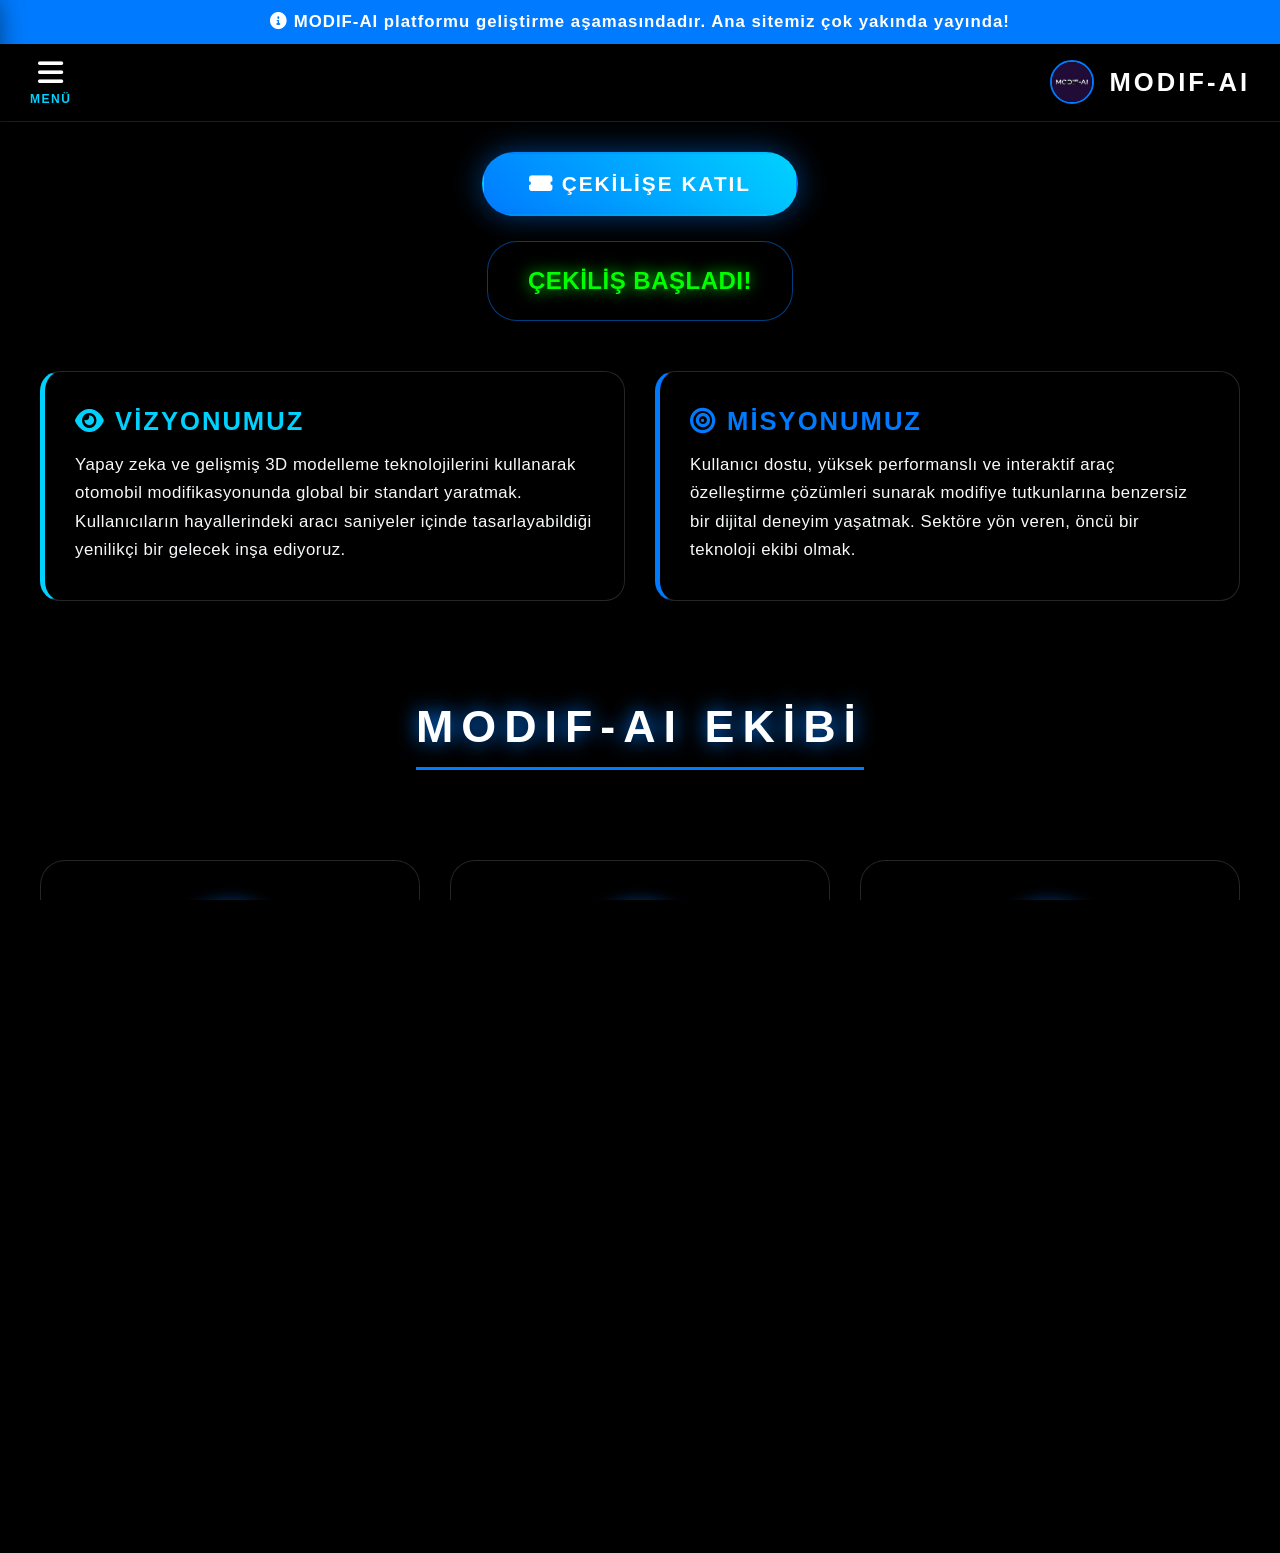
==== index.html @ bd285b69 "Update index.html" ====
<!DOCTYPE html>
<html lang="tr">
<head>
    <meta charset="UTF-8">
    <meta name="viewport" content="width=device-width, initial-scale=1.0">
    <title>MODIF-AI - Ekibimiz</title>
    <link rel="icon" href="logo.jpg" type="image/jpeg">
    <link rel="stylesheet" href="https://cdnjs.cloudflare.com/ajax/libs/font-awesome/6.0.0/css/all.min.css">
    
    <style>
        html { scroll-behavior: smooth; }
        /* Yazı tipi kalınlaştırıldı ve harf arası açıldı */
        body, html { margin: 0; padding: 0; height: 100%; font-family: 'Segoe UI', sans-serif; background-color: #000; color: white; overflow-x: hidden; transition: background-color 0.3s, color 0.3s; letter-spacing: 0.5px; }
        
        .bilgi-seridi { width: 100%; background-color: #007bff; color: white; text-align: center; padding: 12px 0; font-size: 1.05rem; font-weight: 600; letter-spacing: 1px; position: relative; z-index: 1000; }
        
        body { background-image: url('https://images.unsplash.com/photo-1503376780353-7e6692767b70?auto=format&fit=crop&q=80&w=1920'); background-size: cover; background-position: center; background-attachment: fixed; display: flex; flex-direction: column; align-items: center; }
        
        /* Arka plan biraz daha karartıldı ki yazılar parlasın */
        .garaj-katmani { position: fixed; top: 0; left: 0; width: 100%; height: 100%; background: rgba(0, 0, 0, 0.85); z-index: -1; transition: background 0.3s; }

        .ust-menu-cubugu { width: 100%; background: rgba(0, 0, 0, 0.6); backdrop-filter: blur(15px); border-bottom: 1px solid rgba(0, 123, 255, 0.3); display: flex; justify-content: space-between; align-items: center; padding: 15px 30px; box-sizing: border-box; position: sticky; top: 0; z-index: 900; transition: 0.3s; }
        
        /* LOGO TIKLANABİLİR YAPILDI */
        .ust-menu-sol { display: flex; align-items: center; gap: 15px; text-decoration: none; cursor: pointer; transition: 0.3s; }
        .ust-menu-sol:hover { transform: scale(1.02); }
        .ust-menu-logo { width: 40px; height: 40px; border-radius: 50%; border: 2px solid #007bff; }
        .ust-menu-baslik { font-size: 1.6rem; font-weight: 800; letter-spacing: 3px; color: white; text-shadow: 0 2px 5px rgba(0,0,0,0.8); transition: 0.3s; }
        
        .hamburger-buton { font-size: 1.8rem; color: white; transition: 0.3s; }
        
        /* YENİ EKLENEN MENÜ TETİKLEYİCİ STİLLERİ */
        .menu-tetikleyici { display: flex; flex-direction: column; align-items: center; cursor: pointer; }
        .menu-tetikleyici:hover .hamburger-buton { color: #00d2ff; transform: scale(1.1); }
        .menu-yazisi { font-size: 0.75rem; font-weight: 800; color: #00d2ff; letter-spacing: 1.5px; margin-top: 4px; }

        .yan-menu { position: fixed; top: 0; left: -320px; width: 300px; height: 100%; background: rgba(10, 10, 15, 0.95); backdrop-filter: blur(20px); border-right: 2px solid #007bff; box-shadow: 10px 0 30px rgba(0,0,0,0.8); z-index: 1000; transition: left 0.4s cubic-bezier(0.175, 0.885, 0.32, 1.275), background 0.3s; display: flex; flex-direction: column; padding-top: 80px; }
        .menu-kapat-buton { position: absolute; top: 25px; right: 25px; font-size: 2rem; color: white; cursor: pointer; transition: 0.3s; }
        .menu-kapat-buton:hover { color: red; transform: rotate(90deg); }
        .yan-menu a { color: white; text-decoration: none; font-size: 1.2rem; font-weight: 500; padding: 15px 30px; border-bottom: 1px solid rgba(255,255,255,0.05); transition: 0.3s; display: flex; align-items: center; gap: 15px; }
        .yan-menu a:hover { background: rgba(0, 123, 255, 0.2); padding-left: 40px; color: #00d2ff; border-left: 5px solid #00d2ff; }

        #ust_kisim { margin-top: 30px; text-align: center; z-index: 5; }
        .cekilis-yonlendirme-btn { display: inline-block; background: linear-gradient(45deg, #007bff, #00d2ff); color: white; text-decoration: none; padding: 18px 45px; border-radius: 50px; font-size: 1.3rem; font-weight: bold; letter-spacing: 2px; box-shadow: 0 0 30px rgba(0, 123, 255, 0.5); border: 2px solid transparent; transition: 0.3s; margin-bottom: 25px; }
        .cekilis-yonlendirme-btn:hover { transform: scale(1.1); box-shadow: 0 0 50px rgba(0, 123, 255, 0.8); border-color: white; }

        .geri-sayim-alani { background: rgba(0, 0, 0, 0.4); padding: 25px 40px; border-radius: 30px; border: 1px solid rgba(0, 123, 255, 0.5); backdrop-filter: blur(15px); display: inline-block; box-shadow: 0 10px 40px rgba(0,0,0,0.8); transition: 0.3s; }
        .sayac-baslik { font-size: 1rem; color: #00d2ff; letter-spacing: 4px; margin-bottom: 20px; text-transform: uppercase; font-weight: 800; text-shadow: 0 2px 4px rgba(0,0,0,0.8); }
        .ust-birim span { font-size: 4.5rem; font-weight: bold; color: white; text-shadow: 0 0 20px rgba(0, 123, 255, 1); line-height: 1; transition: 0.3s; }
        .alt-birimler { display: flex; gap: 30px; margin-top: 10px; }
        .alt-birim span { font-size: 2.2rem; font-weight: bold; color: #00d2ff; text-shadow: 0 2px 5px rgba(0,0,0,0.8); }
        .alt-birim small { font-weight: 600; color: #ccc; }

        .vizyon-misyon-alani { display: flex; justify-content: center; gap: 30px; width: 95%; max-width: 1200px; margin: 50px auto 20px; z-index: 5; }
        .v-m-kutu { background: rgba(0, 0, 0, 0.4); backdrop-filter: blur(15px); border: 1px solid rgba(255, 255, 255, 0.15); border-radius: 20px; padding: 35px 30px; flex: 1; box-shadow: 0 10px 30px rgba(0, 0, 0, 0.7); transition: 0.4s; text-align: left; }
        .v-m-kutu:hover { transform: translateY(-5px); box-shadow: 0 0 25px rgba(0, 123, 255, 0.4); border-color: rgba(0, 123, 255, 0.5); }
        .vizyon-kutu { border-left: 5px solid #00d2ff; }
        .misyon-kutu { border-left: 5px solid #007bff; } 
        .v-m-kutu h2 { font-size: 1.6rem; font-weight: 800; letter-spacing: 2px; margin-top: 0; margin-bottom: 15px; text-shadow: 0 2px 4px rgba(0,0,0,0.8); }
        .vizyon-kutu h2 { color: #00d2ff; }
        .misyon-kutu h2 { color: #007bff; }
        
        /* PARAGRAF METİNLERİ (DAHA NET VE PARLAK) */
        .v-m-kutu p { font-size: 1.05rem; font-weight: 500; line-height: 1.7; color: #f8f9fa; margin: 0; transition: 0.3s; text-shadow: 0 2px 4px rgba(0,0,0,0.8); }

        header { margin-top: 50px; margin-bottom: 40px; text-align: center; }
        .baslik { font-size: 2.8rem; font-weight: 800; letter-spacing: 8px; text-shadow: 0 0 20px #007bff; border-bottom: 3px solid #007bff; padding-bottom: 15px; display: inline-block; }

        .konteynir { display: flex; justify-content: center; gap: 30px; width: 95%; max-width: 1200px; padding: 20px; margin-bottom: 50px; }
        .kart { background: rgba(0, 0, 0, 0.4); backdrop-filter: blur(15px); border: 1px solid rgba(255, 255, 255, 0.15); border-radius: 25px; padding: 40px 30px; flex: 1; text-align: center; transition: 0.4s cubic-bezier(0.175, 0.885, 0.32, 1.275); box-shadow: 0 15px 35px rgba(0, 0, 0, 0.8); }
        .kart:hover { transform: translateY(-20px) scale(1.05); border-color: #00d2ff; box-shadow: 0 0 45px rgba(0, 210, 255, 0.6); }
        .profil-foto { width: 130px; height: 130px; border-radius: 50%; object-fit: cover; border: 3px solid #007bff; margin-bottom: 20px; box-shadow: 0 0 15px rgba(0,123,255,0.5); }
        .kart h2 { font-size: 1.8rem; font-weight: 700; margin-bottom: 5px; color: #fff; text-shadow: 0 2px 4px rgba(0,0,0,0.8); transition: 0.3s; }
        
        /* UNVAN (Görevler) STİLİ */
        .unvan { color: #00d2ff; font-size: 1.1rem; font-weight: 600; margin-top: 0; margin-bottom: 25px; letter-spacing: 1px; text-shadow: 0 1px 3px rgba(0,0,0,0.8); }

        .iletisim-baglantilari a { color: #fff; font-weight: 600; text-decoration: none; background: rgba(255, 255, 255, 0.1); padding: 12px; border-radius: 12px; transition: 0.3s; display: flex; align-items: center; justify-content: center; gap: 10px; margin-bottom: 10px; border: 1px solid rgba(255,255,255,0.05); }
        .iletisim-baglantilari a:hover { background: #007bff; transform: scale(1.05); border-color: #00d2ff; }

        footer { margin-top: auto; padding: 30px 20px; background: rgba(0,0,0,0.9); border-top: 1px solid #007bff; width: 100%; text-align: center; box-sizing: border-box; z-index: 5; transition: 0.3s; }
        .footer-metin { color: #bbb; font-size: 1rem; font-weight: 500; letter-spacing: 1px; transition: 0.3s; }
        .footer-metin span { color: white; font-weight: 800; transition: 0.3s; }

        /* --- AÇIK TEMA KODLARI --- */
        body.acik-tema { color: #111; font-weight: 600; }
        body.acik-tema .garaj-katmani { background: rgba(240, 245, 255, 0.95); }
        body.acik-tema .ust-menu-cubugu { background: rgba(255, 255, 255, 0.95); border-bottom: 2px solid #ccc; box-shadow: 0 5px 15px rgba(0,0,0,0.1); }
        body.acik-tema .ust-menu-baslik, body.acik-tema .hamburger-buton, body.acik-tema .menu-kapat-buton, body.acik-tema .menu-yazisi { color: #007bff; text-shadow: none; }
        body.acik-tema .yan-menu { background: rgba(255, 255, 255, 0.98); border-right: 2px solid #007bff; box-shadow: 10px 0 30px rgba(0,0,0,0.1); }
        body.acik-tema .yan-menu a { color: #222; border-bottom: 1px solid #ddd; font-weight: 600; }
        body.acik-tema .yan-menu a:hover { background: #e6f2ff; color: #007bff; }
        
        body.acik-tema .geri-sayim-alani, body.acik-tema .v-m-kutu, body.acik-tema .kart { background: rgba(255, 255, 255, 0.9); border: 1px solid #ccc; box-shadow: 0 10px 30px rgba(0,0,0,0.1); }
        body.acik-tema .v-m-kutu p { color: #333; text-shadow: none; font-weight: 600; }
        body.acik-tema .v-m-kutu h2 { text-shadow: none; }
        body.acik-tema .ust-birim span { color: #111; text-shadow: none; }
        body.acik-tema .alt-birim span { text-shadow: none; }
        body.acik-tema .alt-birim small { color: #555; }
        body.acik-tema .kart h2 { color: #111; text-shadow: none; }
        body.acik-tema .unvan { color: #007bff; text-shadow: none; }
        body.acik-tema .iletisim-baglantilari a { background: #f8f9fa; color: #222; border: 1px solid #ccc; }
        
        body.acik-tema footer { background: #ffffff; border-top: 2px solid #ddd; }
        body.acik-tema .footer-metin { color: #444; }
        body.acik-tema .footer-metin span { color: #007bff; }
        body.acik-tema .baslik { color: #111; text-shadow: none; border-bottom: 3px solid #007bff; }

        @media (max-width: 900px) { .konteynir, .vizyon-misyon-alani { flex-direction: column; align-items: center; } .kart { width: 100%; max-width: 350px; } }
    </style>
</head>
<body>

    <script>
        let a = localStorage.getItem("tema_gecici");
        if(a === "acik") { document.body.classList.add("acik-tema"); }
    </script>

    <div class="bilgi-seridi">
        <i class="fas fa-info-circle"></i> MODIF-AI platformu geliştirme aşamasındadır. Ana sitemiz çok yakında yayında!
    </div>

    <nav class="ust-menu-cubugu">
        <div class="menu-tetikleyici" onclick="menuKontrol_dugum()">
            <i class="fas fa-bars hamburger-buton"></i>
            <span class="menu-yazisi">MENÜ</span>
        </div>
        
        <a href="index.html" class="ust-menu-sol">
            <img src="logo.jpg" alt="Logo" class="ust-menu-logo">
            <span class="ust-menu-baslik">MODIF-AI</span>
        </a>
    </nav>

    <div id="yan_menu_dugum" class="yan-menu">
        <i class="fas fa-times menu-kapat-buton" onclick="menuKontrol_dugum()"></i>
        <a href="index.html" onclick="menuKontrol_dugum()"><i class="fas fa-home"></i> Ana Sayfa</a>
        <a href="detaylar.html"><i class="fas fa-rocket"></i> Proje Detayları</a>
        <a href="tasarimlar.html"><i class="fas fa-images"></i> Örnek Tasarımlar</a>
        <a href="mimari.html"><i class="fas fa-server"></i> Sistem Mimarisi</a>
        <a href="#ekip_alani" onclick="menuKontrol_dugum()"><i class="fas fa-users"></i> Geliştirici Ekip</a>
        <a href="oneriler.html"><i class="fas fa-lightbulb"></i> Önerileriniz</a>
        <a href="cekilis.html"><i class="fas fa-gift"></i> Büyük Çekiliş</a>
        <a href="sss.html"><i class="fas fa-question-circle"></i> SSS (Sıkça Sorulan Sorular)</a>
        <a href="ayarlar.html"><i class="fas fa-cog"></i> Ayarlar</a>
    </div>

    <div class="garaj-katmani"></div>

    <div id="ust_kisim" class="ust-aksiyon-alani">
        <a href="cekilis.html" class="cekilis-yonlendirme-btn">
            <i class="fas fa-ticket-alt"></i> ÇEKİLİŞE KATIL
        </a>
        <br>
        <div class="geri-sayim-alani" id="sayac_alani_dugum">
            <p class="sayac-baslik">Büyük Çekilişe Kalan Süre</p>
            <div class="sayac-merkez">
                <div class="ust-birim">
                    <span id="gun_dugum">0</span>
                    <small>GÜN</small>
                </div>
                <div class="alt-birimler">
                    <div class="alt-birim">
                        <span id="saat_dugum">00</span>
                        <small>SAAT</small>
                    </div>
                    <div class="alt-birim">
                        <span id="dakika_dugum">00</span>
                        <small>DAKİKA</small>
                    </div>
                    <div class="alt-birim">
                        <span id="saniye_dugum">00</span>
                        <small>SANİYE</small>
                    </div>
                </div>
            </div>
        </div>
    </div>

    <div class="vizyon-misyon-alani">
        <div class="v-m-kutu vizyon-kutu">
            <h2><i class="fas fa-eye"></i> VİZYONUMUZ</h2>
            <p>Yapay zeka ve gelişmiş 3D modelleme teknolojilerini kullanarak otomobil modifikasyonunda global bir standart yaratmak. Kullanıcıların hayallerindeki aracı saniyeler içinde tasarlayabildiği yenilikçi bir gelecek inşa ediyoruz.</p>
        </div>
        <div class="v-m-kutu misyon-kutu">
            <h2><i class="fas fa-bullseye"></i> MİSYONUMUZ</h2>
            <p>Kullanıcı dostu, yüksek performanslı ve interaktif araç özelleştirme çözümleri sunarak modifiye tutkunlarına benzersiz bir dijital deneyim yaşatmak. Sektöre yön veren, öncü bir teknoloji ekibi olmak.</p>
        </div>
    </div>

    <header id="ekip_alani">
        <h1 class="baslik">MODIF-AI EKİBİ</h1>
    </header>

    <div class="konteynir">
        <div class="kart">
            <img src="tevfik.jpeg" alt="Tevfik Üner" class="profil-foto">
            <h2>Tevfik Üner</h2>
            <p class="unvan">Frontend Developer</p>
            <div class="iletisim-baglantilari">
                <a href="mailto:tevfikuner0@gmail.com"><i class="fas fa-envelope"></i> Mail</a>
                <a href="https://www.linkedin.com/in/tevfikuner" target="_blank"><i class="fab fa-linkedin"></i> LinkedIn</a>
                <a href="https://github.com/TevfikUner" target="_blank"><i class="fab fa-github"></i> GitHub</a>
            </div>
        </div>
        <div class="kart">
            <img src="emirhan.jpeg" alt="Emirhan Kar" class="profil-foto">
            <h2>Emirhan Kar</h2>
            <p class="unvan">Backend Developer</p>
            <div class="iletisim-baglantilari">
                <a href="mailto:emirhankar5434@gmail.com"><i class="fas fa-envelope"></i> Mail</a>
                <a href="https://www.linkedin.com/in/emirhan-kar-9b9662208/" target="_blank"><i class="fab fa-linkedin"></i> LinkedIn</a>
                <a href="https://github.com/EmirhanKar" target="_blank"><i class="fab fa-github"></i> GitHub</a>
            </div>
        </div>
        <div class="kart">
            <img src="furkan.jpeg" alt="Furkan Genç" class="profil-foto">
            <h2>Furkan Genç</h2>
            <p class="unvan">Computer Vision Engineer</p>
            <div class="iletisim-baglantilari">
                <a href="mailto:furkann.gencc7@gmail.com"><i class="fas fa-envelope"></i> Mail</a>
                <a href="https://www.linkedin.com/in/furkan-gen%C3%A7-9b0784228/" target="_blank"><i class="fab fa-linkedin"></i> LinkedIn</a>
                <a href="https://github.com/FurkanGencc" target="_blank"><i class="fab fa-github"></i> GitHub</a>
            </div>
        </div>
    </div>

    <footer>
        <p class="footer-metin">
            &copy; 2026 MODIF-AI Tüm Hakları Saklıdır. | Designed & Developed by MODIF-AI TEAM
        </p>
    </footer>

    <script>
        function menuKontrol_dugum() {
            let dugum = document.getElementById("yan_menu_dugum");
            dugum.style.left = (dugum.style.left === "0px") ? "-320px" : "0px";
        }

        const hedefTarih = new Date("May 13, 2026 17:00:00 +0300").getTime(); 
        const sayacGecici = setInterval(function() {
            const simdi = new Date().getTime();
            const kalanZaman = hedefTarih - simdi;

            if (kalanZaman < 0) {
                clearInterval(sayacGecici);
                document.getElementById("sayac_alani_dugum").innerHTML = "<h2 style='color:#00ff00; margin:0; text-shadow: 0 0 15px #00ff00;'>ÇEKİLİŞ BAŞLADI!</h2>";
                return;
            }

            const gun = Math.floor(kalanZaman / (1000 * 60 * 60 * 24));
            const saat = Math.floor((kalanZaman % (1000 * 60 * 60 * 24)) / (1000 * 60 * 60));
            const dakika = Math.floor((kalanZaman % (1000 * 60 * 60)) / (1000 * 60));
            const saniye = Math.floor((kalanZaman % (1000 * 60)) / 1000);

            document.getElementById("gun_dugum").innerText = gun;
            document.getElementById("saat_dugum").innerText = saat < 10 ? "0" + saat : saat;
            document.getElementById("dakika_dugum").innerText = dakika < 10 ? "0" + dakika : dakika;
            document.getElementById("saniye_dugum").innerText = saniye < 10 ? "0" + saniye : saniye;
        }, 1000); 
    </script>
</body>
</html>
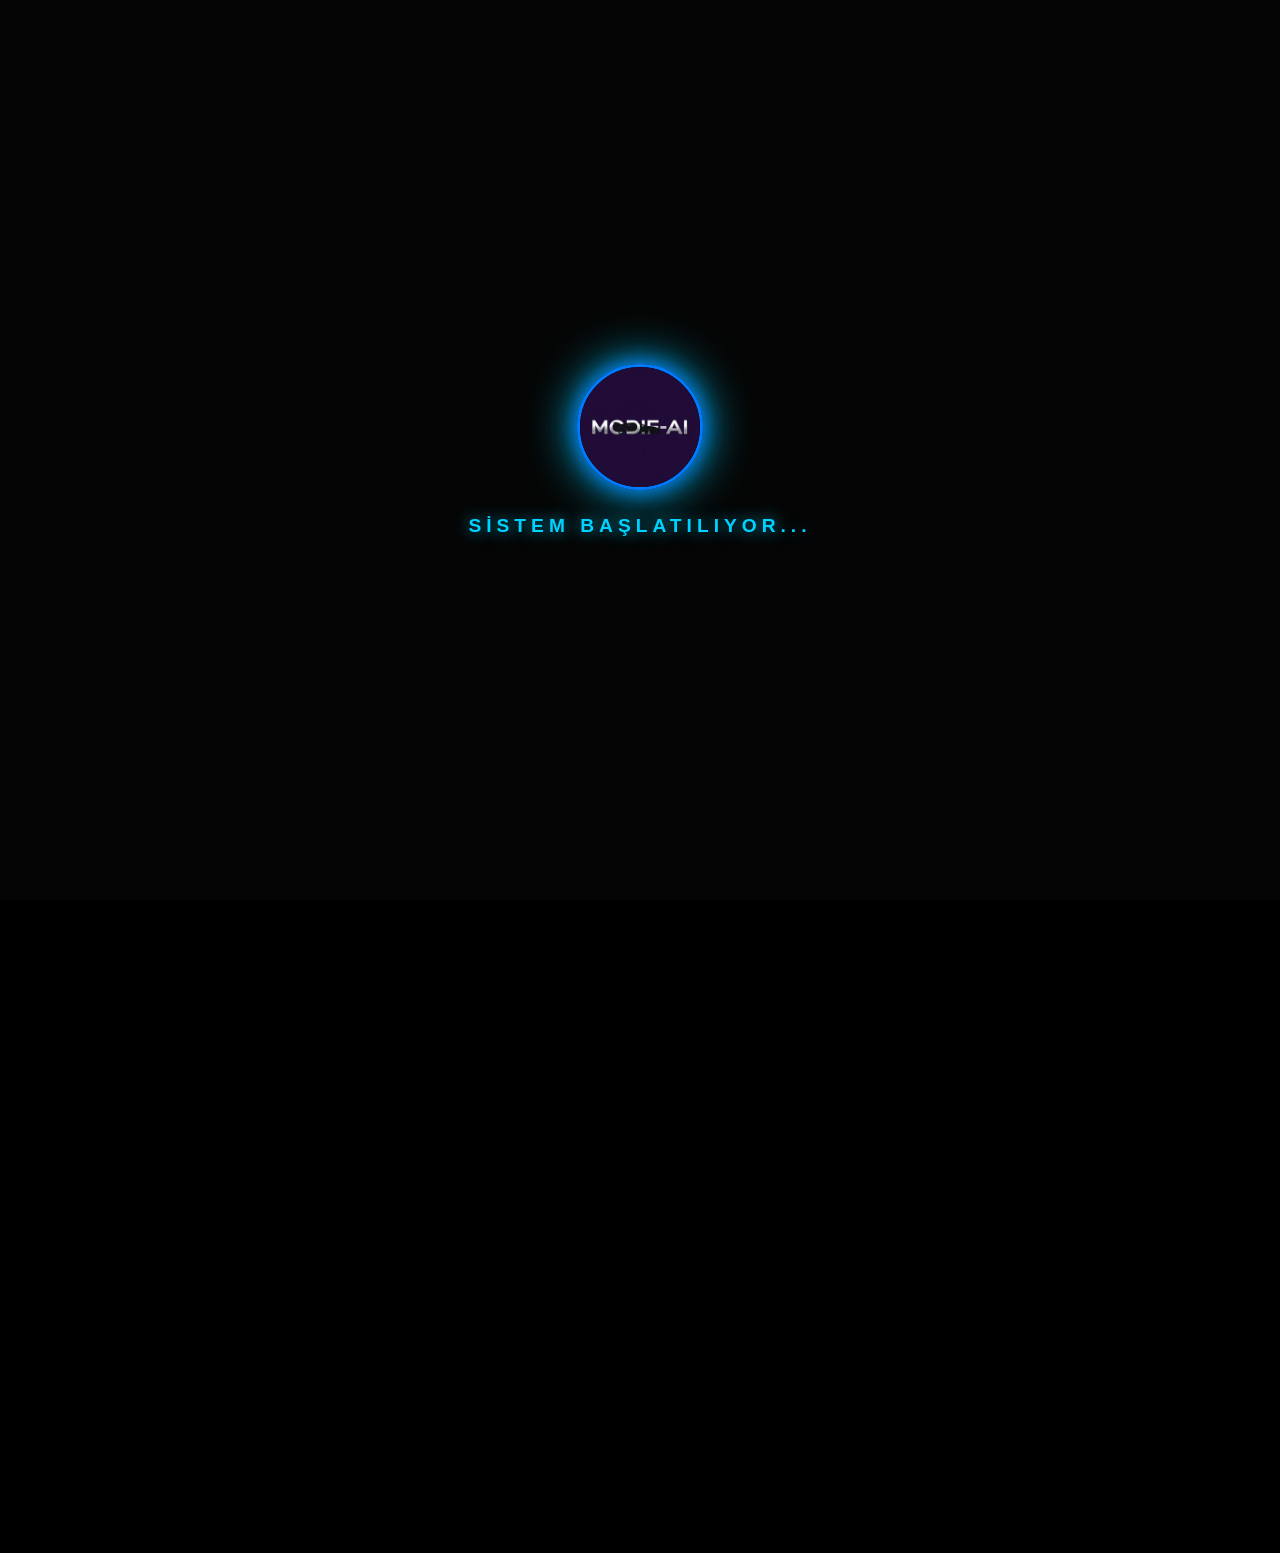
==== commit 56954536: "Update index.html" ====
--- a/index.html
+++ b/index.html
@@ -82,6 +82,20 @@
         .footer-metin { color: #bbb; font-size: 1rem; font-weight: 500; letter-spacing: 1px; transition: 0.3s; }
         .footer-metin span { color: white; font-weight: 800; transition: 0.3s; }
 
+        /* --- YENİ EKLENEN: SAYFA YÜKLEYİCİ (PRELOADER) STİLLERİ --- */
+        #sayfa_yukleyici { position: fixed; top: 0; left: 0; width: 100%; height: 100%; background: #050505; z-index: 9999; display: flex; flex-direction: column; justify-content: center; align-items: center; transition: opacity 0.8s ease, visibility 0.8s ease; }
+        .yukleyici-logo { width: 120px; height: 120px; border-radius: 50%; border: 3px solid #007bff; box-shadow: 0 0 20px #007bff, 0 0 50px #00d2ff; animation: nefes_alma 1.2s infinite alternate; margin-bottom: 25px; }
+        .yukleyici-metin { color: #00d2ff; font-size: 1.2rem; font-weight: 800; letter-spacing: 5px; text-shadow: 0 0 15px rgba(0, 210, 255, 0.8); animation: yazi_parlama 1.2s infinite alternate; }
+        
+        @keyframes nefes_alma {
+            0% { transform: scale(0.9); box-shadow: 0 0 15px #007bff, 0 0 30px #00d2ff; }
+            100% { transform: scale(1.1); box-shadow: 0 0 40px #007bff, 0 0 80px #00d2ff; }
+        }
+        @keyframes yazi_parlama {
+            0% { opacity: 0.5; }
+            100% { opacity: 1; }
+        }
+
         /* --- AÇIK TEMA KODLARI --- */
         body.acik-tema { color: #111; font-weight: 600; }
         body.acik-tema .garaj-katmani { background: rgba(240, 245, 255, 0.95); }
@@ -105,6 +119,9 @@
         body.acik-tema .footer-metin { color: #444; }
         body.acik-tema .footer-metin span { color: #007bff; }
         body.acik-tema .baslik { color: #111; text-shadow: none; border-bottom: 3px solid #007bff; }
+        
+        /* Açık Tema Yükleyici Arka Planı */
+        body.acik-tema #sayfa_yukleyici { background: #f4f7f6; }
 
         @media (max-width: 900px) { .konteynir, .vizyon-misyon-alani { flex-direction: column; align-items: center; } .kart { width: 100%; max-width: 350px; } }
     </style>
@@ -115,6 +132,11 @@
         let a = localStorage.getItem("tema_gecici");
         if(a === "acik") { document.body.classList.add("acik-tema"); }
     </script>
+
+    <div id="sayfa_yukleyici">
+        <img src="logo.jpg" alt="MODIF-AI" class="yukleyici-logo">
+        <div class="yukleyici-metin">SİSTEM BAŞLATILIYOR...</div>
+    </div>
 
     <div class="bilgi-seridi">
         <i class="fas fa-info-circle"></i> MODIF-AI platformu geliştirme aşamasındadır. Ana sitemiz çok yakında yayında!
@@ -258,6 +280,17 @@
             document.getElementById("dakika_dugum").innerText = dakika < 10 ? "0" + dakika : dakika;
             document.getElementById("saniye_dugum").innerText = saniye < 10 ? "0" + saniye : saniye;
         }, 1000); 
+
+        // YENİ EKLENEN: Yükleme Ekranı (Preloader) Kapatma İşlemi
+        window.addEventListener('load', function() {
+            // Sitenin hazır olması için çok kısa bir süre bekliyoruz
+            setTimeout(function() {
+                let yukleyici = document.getElementById("sayfa_yukleyici");
+                yukleyici.style.opacity = "0";
+                // Saydamlaştıktan sonra HTML'den tamamen gizliyoruz ki alttaki butonlara tıklanabilsin
+                setTimeout(() => { yukleyici.style.visibility = "hidden"; }, 800);
+            }, 1500); // Ekran 1.5 saniye boyunca tam kapasite görünsün
+        });
     </script>
 </body>
 </html>
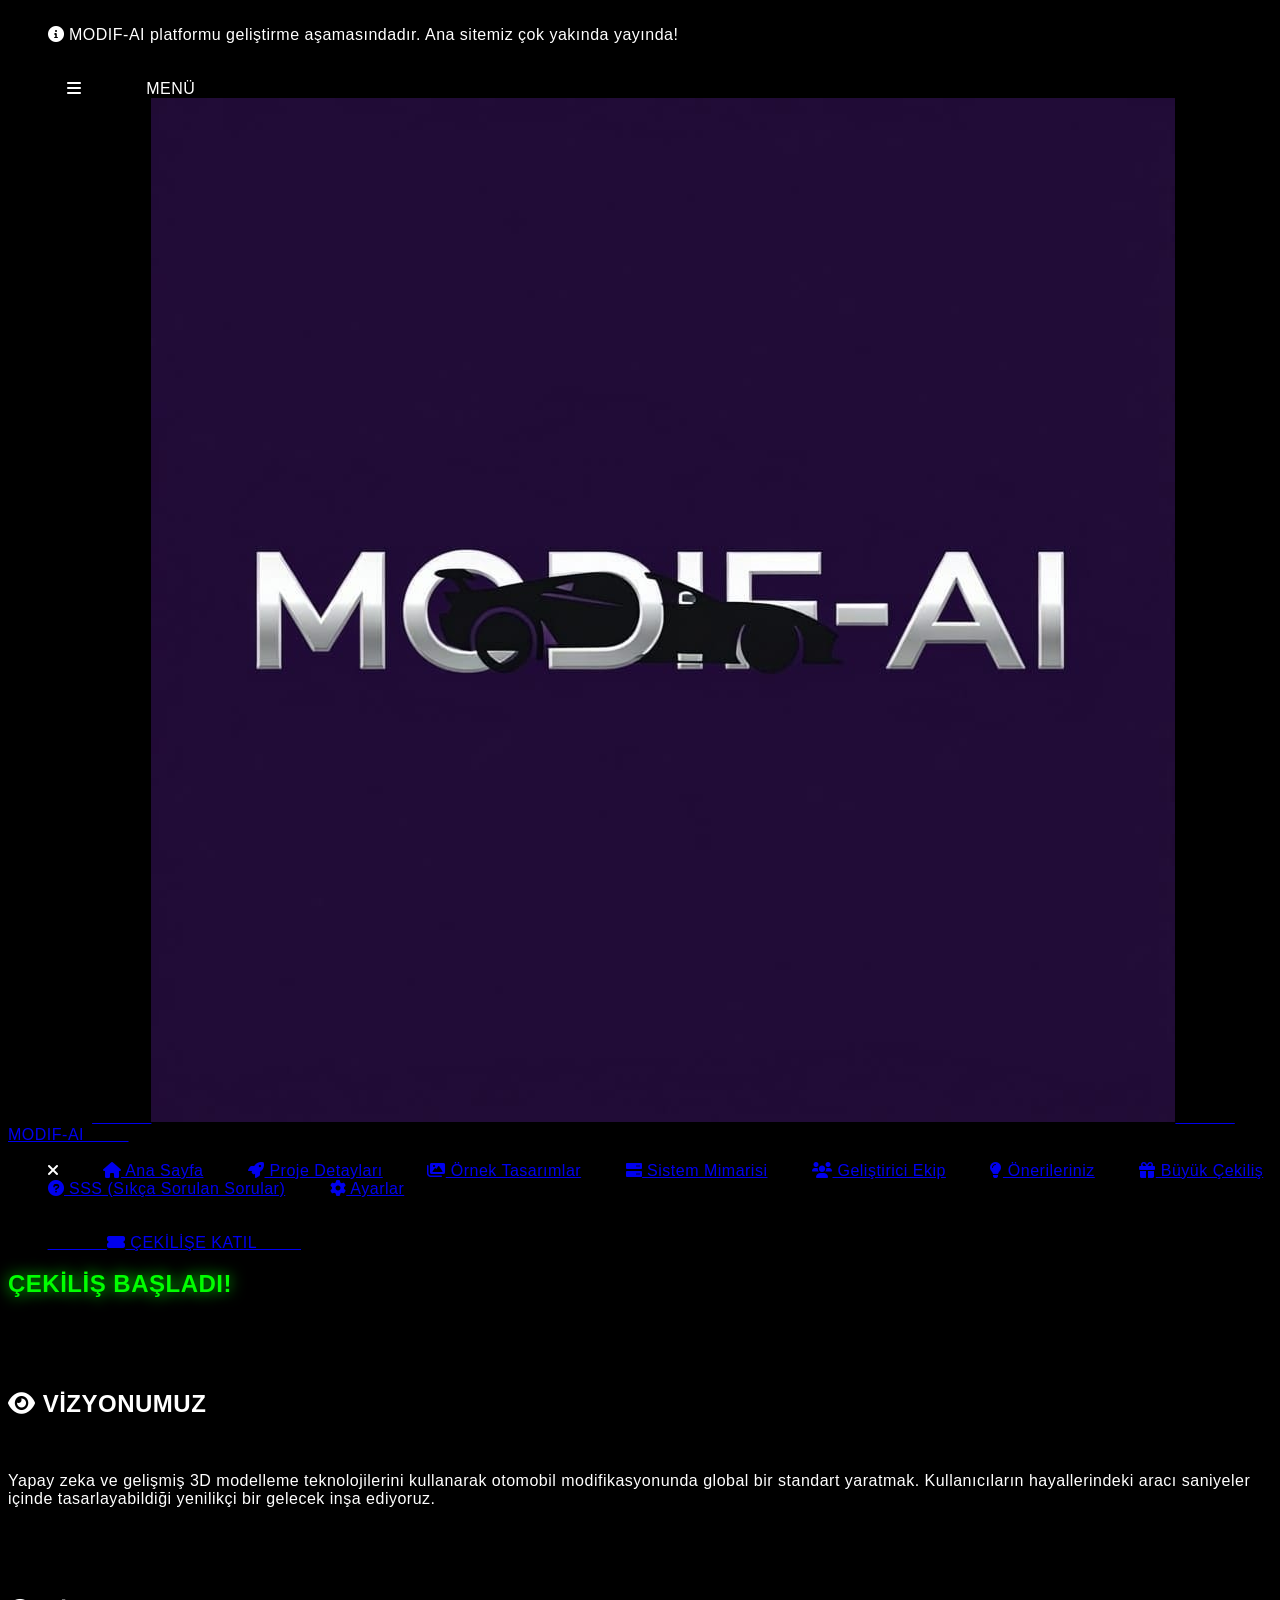
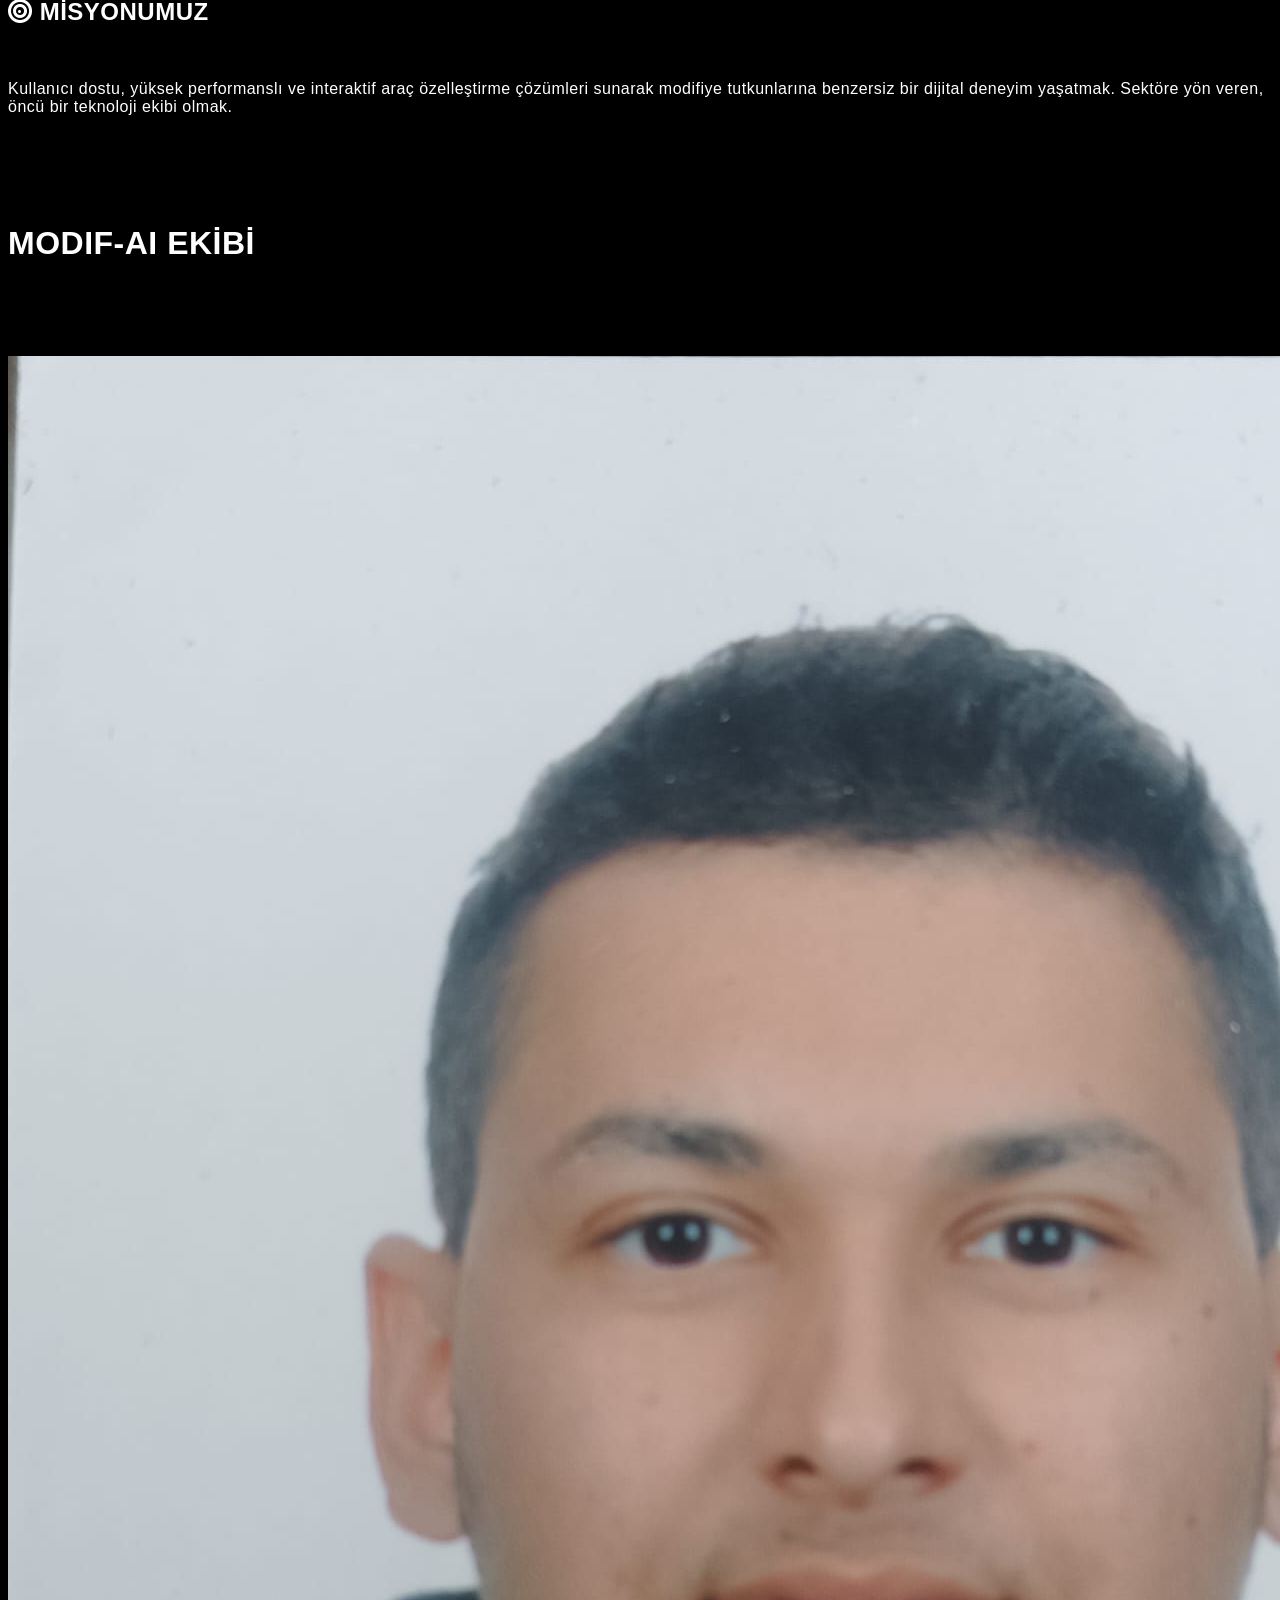
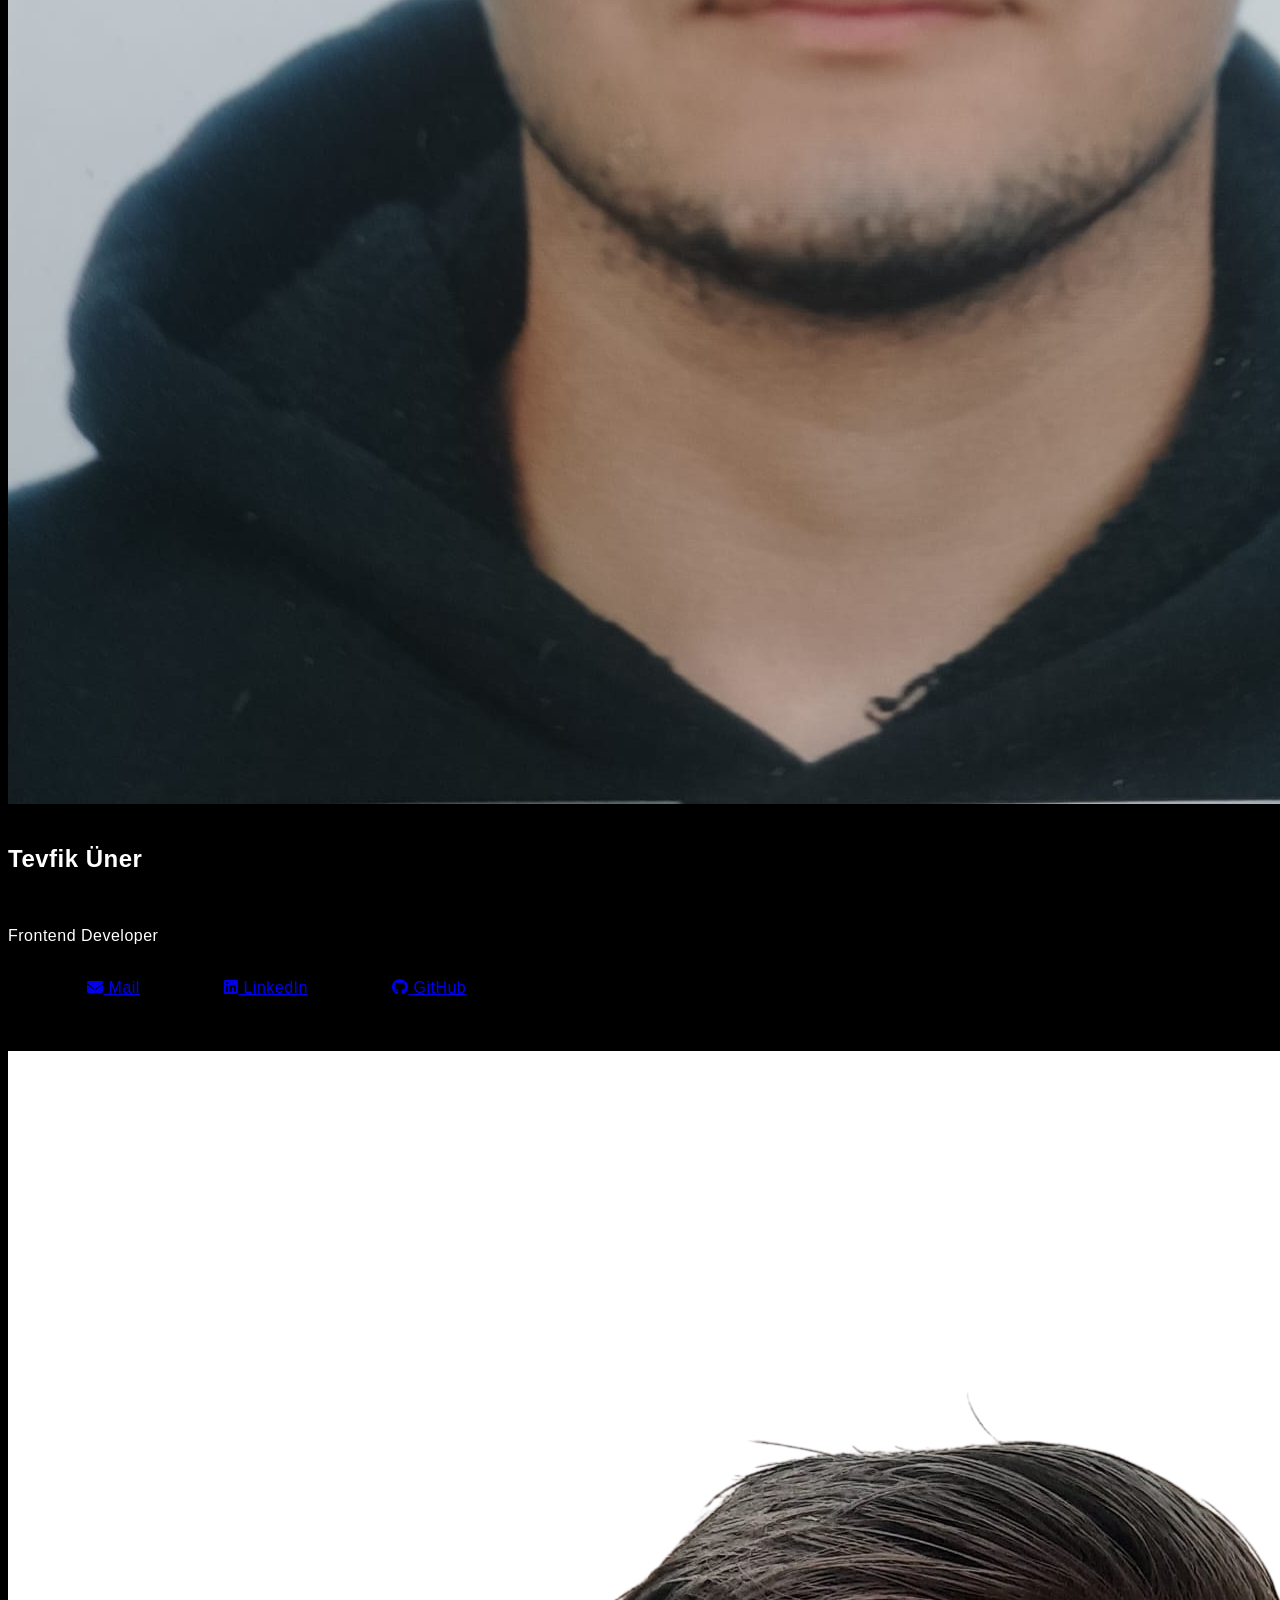
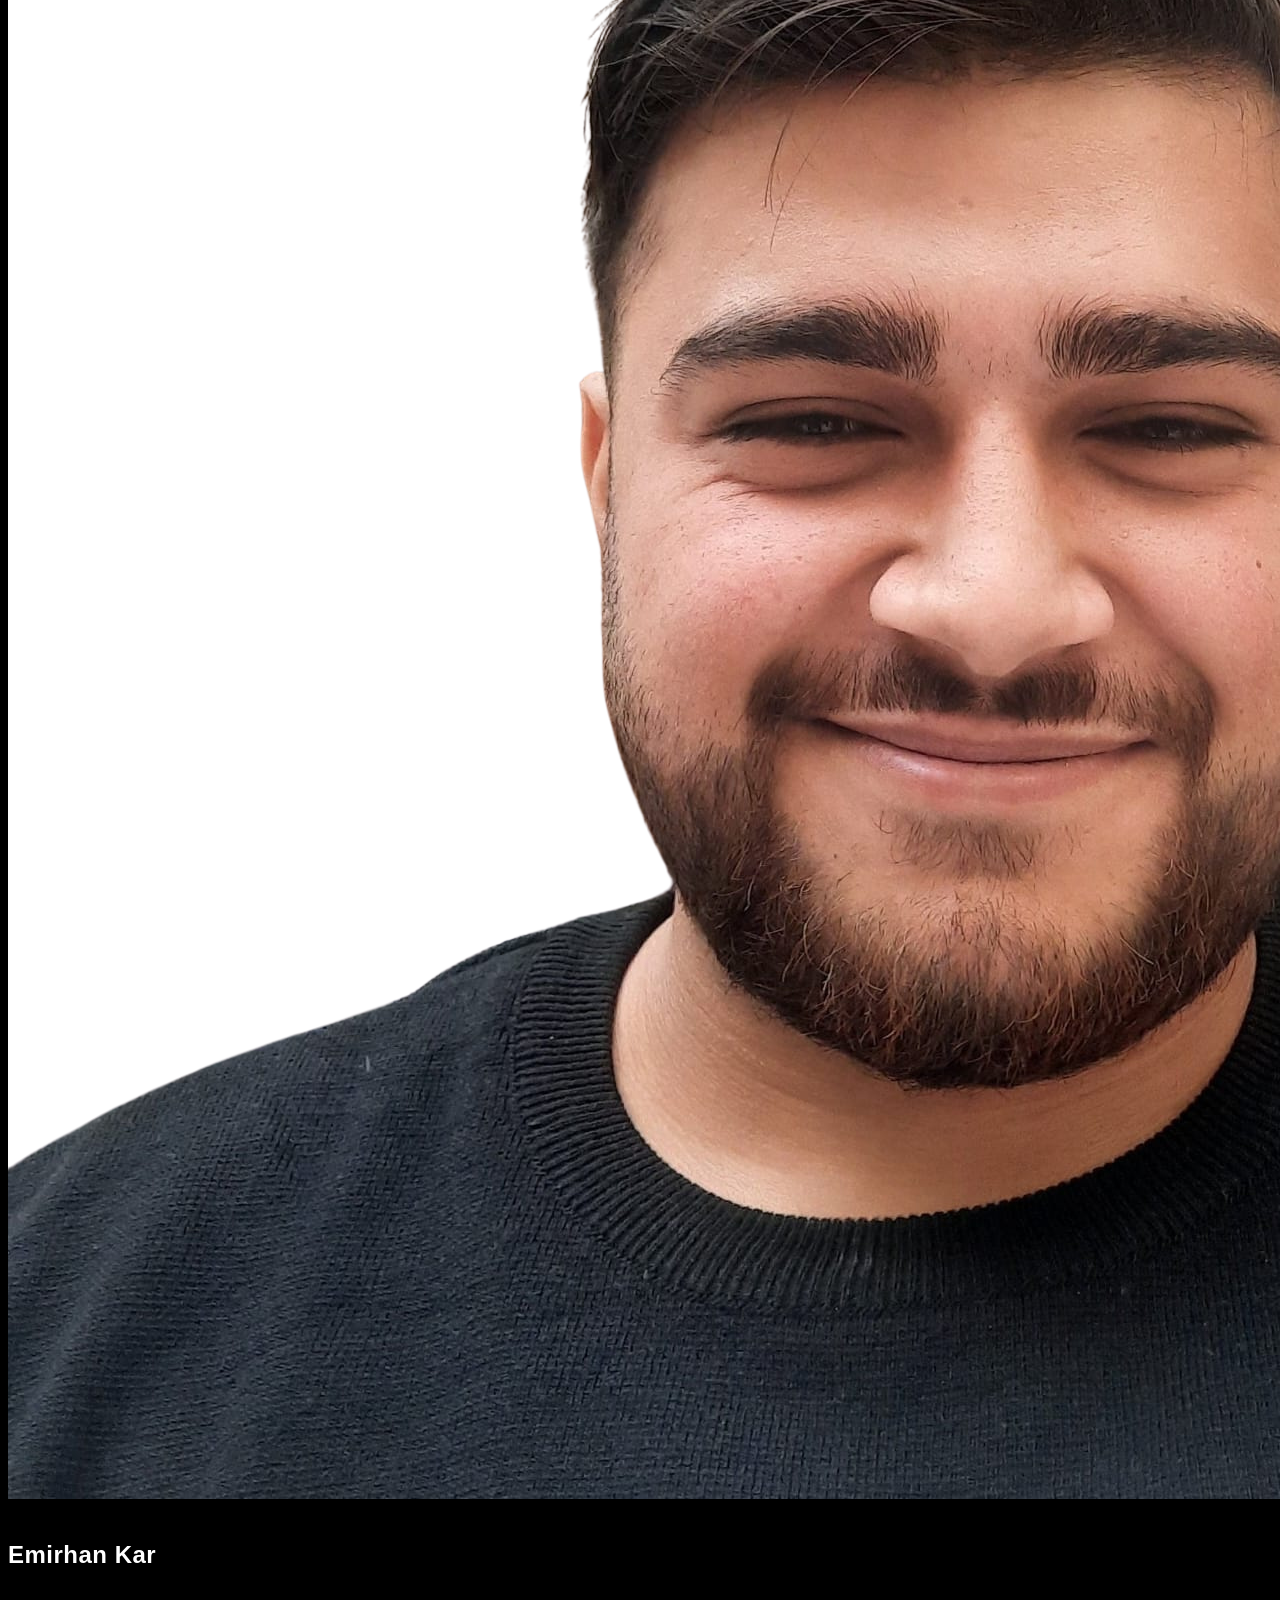
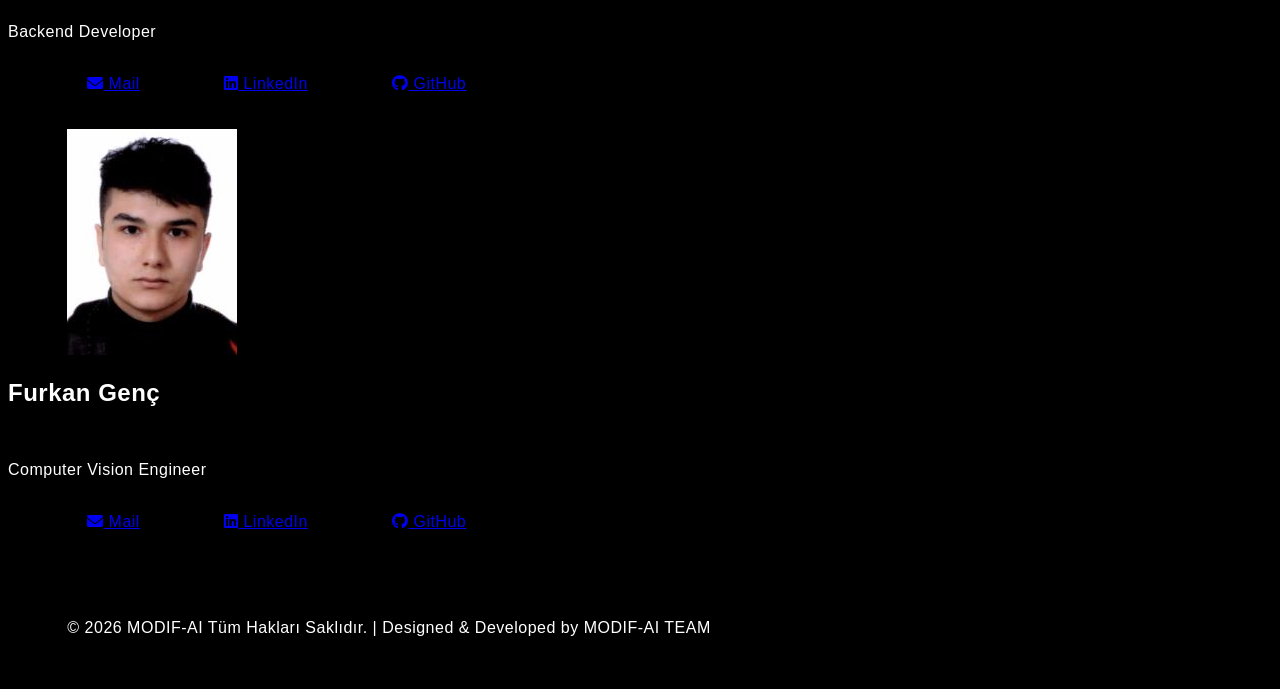
==== commit 18a0fcd1: "Update index.html" ====
--- a/index.html
+++ b/index.html
@@ -1,296 +1,263 @@
 <!DOCTYPE html>
 <html lang="tr">
 <head>
-    <meta charset="UTF-8">
-    <meta name="viewport" content="width=device-width, initial-scale=1.0">
-    <title>MODIF-AI - Ekibimiz</title>
-    <link rel="icon" href="logo.jpg" type="image/jpeg">
-    <link rel="stylesheet" href="https://cdnjs.cloudflare.com/ajax/libs/font-awesome/6.0.0/css/all.min.css">
-    
-    <style>
-        html { scroll-behavior: smooth; }
-        /* Yazı tipi kalınlaştırıldı ve harf arası açıldı */
-        body, html { margin: 0; padding: 0; height: 100%; font-family: 'Segoe UI', sans-serif; background-color: #000; color: white; overflow-x: hidden; transition: background-color 0.3s, color 0.3s; letter-spacing: 0.5px; }
-        
-        .bilgi-seridi { width: 100%; background-color: #007bff; color: white; text-align: center; padding: 12px 0; font-size: 1.05rem; font-weight: 600; letter-spacing: 1px; position: relative; z-index: 1000; }
-        
-        body { background-image: url('https://images.unsplash.com/photo-1503376780353-7e6692767b70?auto=format&fit=crop&q=80&w=1920'); background-size: cover; background-position: center; background-attachment: fixed; display: flex; flex-direction: column; align-items: center; }
-        
-        /* Arka plan biraz daha karartıldı ki yazılar parlasın */
-        .garaj-katmani { position: fixed; top: 0; left: 0; width: 100%; height: 100%; background: rgba(0, 0, 0, 0.85); z-index: -1; transition: background 0.3s; }
-
-        .ust-menu-cubugu { width: 100%; background: rgba(0, 0, 0, 0.6); backdrop-filter: blur(15px); border-bottom: 1px solid rgba(0, 123, 255, 0.3); display: flex; justify-content: space-between; align-items: center; padding: 15px 30px; box-sizing: border-box; position: sticky; top: 0; z-index: 900; transition: 0.3s; }
-        
-        /* LOGO TIKLANABİLİR YAPILDI */
-        .ust-menu-sol { display: flex; align-items: center; gap: 15px; text-decoration: none; cursor: pointer; transition: 0.3s; }
-        .ust-menu-sol:hover { transform: scale(1.02); }
-        .ust-menu-logo { width: 40px; height: 40px; border-radius: 50%; border: 2px solid #007bff; }
-        .ust-menu-baslik { font-size: 1.6rem; font-weight: 800; letter-spacing: 3px; color: white; text-shadow: 0 2px 5px rgba(0,0,0,0.8); transition: 0.3s; }
-        
-        .hamburger-buton { font-size: 1.8rem; color: white; transition: 0.3s; }
-        
-        /* YENİ EKLENEN MENÜ TETİKLEYİCİ STİLLERİ */
-        .menu-tetikleyici { display: flex; flex-direction: column; align-items: center; cursor: pointer; }
-        .menu-tetikleyici:hover .hamburger-buton { color: #00d2ff; transform: scale(1.1); }
-        .menu-yazisi { font-size: 0.75rem; font-weight: 800; color: #00d2ff; letter-spacing: 1.5px; margin-top: 4px; }
-
-        .yan-menu { position: fixed; top: 0; left: -320px; width: 300px; height: 100%; background: rgba(10, 10, 15, 0.95); backdrop-filter: blur(20px); border-right: 2px solid #007bff; box-shadow: 10px 0 30px rgba(0,0,0,0.8); z-index: 1000; transition: left 0.4s cubic-bezier(0.175, 0.885, 0.32, 1.275), background 0.3s; display: flex; flex-direction: column; padding-top: 80px; }
-        .menu-kapat-buton { position: absolute; top: 25px; right: 25px; font-size: 2rem; color: white; cursor: pointer; transition: 0.3s; }
-        .menu-kapat-buton:hover { color: red; transform: rotate(90deg); }
-        .yan-menu a { color: white; text-decoration: none; font-size: 1.2rem; font-weight: 500; padding: 15px 30px; border-bottom: 1px solid rgba(255,255,255,0.05); transition: 0.3s; display: flex; align-items: center; gap: 15px; }
-        .yan-menu a:hover { background: rgba(0, 123, 255, 0.2); padding-left: 40px; color: #00d2ff; border-left: 5px solid #00d2ff; }
-
-        #ust_kisim { margin-top: 30px; text-align: center; z-index: 5; }
-        .cekilis-yonlendirme-btn { display: inline-block; background: linear-gradient(45deg, #007bff, #00d2ff); color: white; text-decoration: none; padding: 18px 45px; border-radius: 50px; font-size: 1.3rem; font-weight: bold; letter-spacing: 2px; box-shadow: 0 0 30px rgba(0, 123, 255, 0.5); border: 2px solid transparent; transition: 0.3s; margin-bottom: 25px; }
-        .cekilis-yonlendirme-btn:hover { transform: scale(1.1); box-shadow: 0 0 50px rgba(0, 123, 255, 0.8); border-color: white; }
-
-        .geri-sayim-alani { background: rgba(0, 0, 0, 0.4); padding: 25px 40px; border-radius: 30px; border: 1px solid rgba(0, 123, 255, 0.5); backdrop-filter: blur(15px); display: inline-block; box-shadow: 0 10px 40px rgba(0,0,0,0.8); transition: 0.3s; }
-        .sayac-baslik { font-size: 1rem; color: #00d2ff; letter-spacing: 4px; margin-bottom: 20px; text-transform: uppercase; font-weight: 800; text-shadow: 0 2px 4px rgba(0,0,0,0.8); }
-        .ust-birim span { font-size: 4.5rem; font-weight: bold; color: white; text-shadow: 0 0 20px rgba(0, 123, 255, 1); line-height: 1; transition: 0.3s; }
-        .alt-birimler { display: flex; gap: 30px; margin-top: 10px; }
-        .alt-birim span { font-size: 2.2rem; font-weight: bold; color: #00d2ff; text-shadow: 0 2px 5px rgba(0,0,0,0.8); }
-        .alt-birim small { font-weight: 600; color: #ccc; }
-
-        .vizyon-misyon-alani { display: flex; justify-content: center; gap: 30px; width: 95%; max-width: 1200px; margin: 50px auto 20px; z-index: 5; }
-        .v-m-kutu { background: rgba(0, 0, 0, 0.4); backdrop-filter: blur(15px); border: 1px solid rgba(255, 255, 255, 0.15); border-radius: 20px; padding: 35px 30px; flex: 1; box-shadow: 0 10px 30px rgba(0, 0, 0, 0.7); transition: 0.4s; text-align: left; }
-        .v-m-kutu:hover { transform: translateY(-5px); box-shadow: 0 0 25px rgba(0, 123, 255, 0.4); border-color: rgba(0, 123, 255, 0.5); }
-        .vizyon-kutu { border-left: 5px solid #00d2ff; }
-        .misyon-kutu { border-left: 5px solid #007bff; } 
-        .v-m-kutu h2 { font-size: 1.6rem; font-weight: 800; letter-spacing: 2px; margin-top: 0; margin-bottom: 15px; text-shadow: 0 2px 4px rgba(0,0,0,0.8); }
-        .vizyon-kutu h2 { color: #00d2ff; }
-        .misyon-kutu h2 { color: #007bff; }
-        
-        /* PARAGRAF METİNLERİ (DAHA NET VE PARLAK) */
-        .v-m-kutu p { font-size: 1.05rem; font-weight: 500; line-height: 1.7; color: #f8f9fa; margin: 0; transition: 0.3s; text-shadow: 0 2px 4px rgba(0,0,0,0.8); }
-
-        header { margin-top: 50px; margin-bottom: 40px; text-align: center; }
-        .baslik { font-size: 2.8rem; font-weight: 800; letter-spacing: 8px; text-shadow: 0 0 20px #007bff; border-bottom: 3px solid #007bff; padding-bottom: 15px; display: inline-block; }
-
-        .konteynir { display: flex; justify-content: center; gap: 30px; width: 95%; max-width: 1200px; padding: 20px; margin-bottom: 50px; }
-        .kart { background: rgba(0, 0, 0, 0.4); backdrop-filter: blur(15px); border: 1px solid rgba(255, 255, 255, 0.15); border-radius: 25px; padding: 40px 30px; flex: 1; text-align: center; transition: 0.4s cubic-bezier(0.175, 0.885, 0.32, 1.275); box-shadow: 0 15px 35px rgba(0, 0, 0, 0.8); }
-        .kart:hover { transform: translateY(-20px) scale(1.05); border-color: #00d2ff; box-shadow: 0 0 45px rgba(0, 210, 255, 0.6); }
-        .profil-foto { width: 130px; height: 130px; border-radius: 50%; object-fit: cover; border: 3px solid #007bff; margin-bottom: 20px; box-shadow: 0 0 15px rgba(0,123,255,0.5); }
-        .kart h2 { font-size: 1.8rem; font-weight: 700; margin-bottom: 5px; color: #fff; text-shadow: 0 2px 4px rgba(0,0,0,0.8); transition: 0.3s; }
-        
-        /* UNVAN (Görevler) STİLİ */
-        .unvan { color: #00d2ff; font-size: 1.1rem; font-weight: 600; margin-top: 0; margin-bottom: 25px; letter-spacing: 1px; text-shadow: 0 1px 3px rgba(0,0,0,0.8); }
-
-        .iletisim-baglantilari a { color: #fff; font-weight: 600; text-decoration: none; background: rgba(255, 255, 255, 0.1); padding: 12px; border-radius: 12px; transition: 0.3s; display: flex; align-items: center; justify-content: center; gap: 10px; margin-bottom: 10px; border: 1px solid rgba(255,255,255,0.05); }
-        .iletisim-baglantilari a:hover { background: #007bff; transform: scale(1.05); border-color: #00d2ff; }
-
-        footer { margin-top: auto; padding: 30px 20px; background: rgba(0,0,0,0.9); border-top: 1px solid #007bff; width: 100%; text-align: center; box-sizing: border-box; z-index: 5; transition: 0.3s; }
-        .footer-metin { color: #bbb; font-size: 1rem; font-weight: 500; letter-spacing: 1px; transition: 0.3s; }
-        .footer-metin span { color: white; font-weight: 800; transition: 0.3s; }
-
-        /* --- YENİ EKLENEN: SAYFA YÜKLEYİCİ (PRELOADER) STİLLERİ --- */
-        #sayfa_yukleyici { position: fixed; top: 0; left: 0; width: 100%; height: 100%; background: #050505; z-index: 9999; display: flex; flex-direction: column; justify-content: center; align-items: center; transition: opacity 0.8s ease, visibility 0.8s ease; }
-        .yukleyici-logo { width: 120px; height: 120px; border-radius: 50%; border: 3px solid #007bff; box-shadow: 0 0 20px #007bff, 0 0 50px #00d2ff; animation: nefes_alma 1.2s infinite alternate; margin-bottom: 25px; }
-        .yukleyici-metin { color: #00d2ff; font-size: 1.2rem; font-weight: 800; letter-spacing: 5px; text-shadow: 0 0 15px rgba(0, 210, 255, 0.8); animation: yazi_parlama 1.2s infinite alternate; }
-        
-        @keyframes nefes_alma {
-            0% { transform: scale(0.9); box-shadow: 0 0 15px #007bff, 0 0 30px #00d2ff; }
-            100% { transform: scale(1.1); box-shadow: 0 0 40px #007bff, 0 0 80px #00d2ff; }
-        }
-        @keyframes yazi_parlama {
-            0% { opacity: 0.5; }
-            100% { opacity: 1; }
-        }
-
-        /* --- AÇIK TEMA KODLARI --- */
-        body.acik-tema { color: #111; font-weight: 600; }
-        body.acik-tema .garaj-katmani { background: rgba(240, 245, 255, 0.95); }
-        body.acik-tema .ust-menu-cubugu { background: rgba(255, 255, 255, 0.95); border-bottom: 2px solid #ccc; box-shadow: 0 5px 15px rgba(0,0,0,0.1); }
-        body.acik-tema .ust-menu-baslik, body.acik-tema .hamburger-buton, body.acik-tema .menu-kapat-buton, body.acik-tema .menu-yazisi { color: #007bff; text-shadow: none; }
-        body.acik-tema .yan-menu { background: rgba(255, 255, 255, 0.98); border-right: 2px solid #007bff; box-shadow: 10px 0 30px rgba(0,0,0,0.1); }
-        body.acik-tema .yan-menu a { color: #222; border-bottom: 1px solid #ddd; font-weight: 600; }
-        body.acik-tema .yan-menu a:hover { background: #e6f2ff; color: #007bff; }
-        
-        body.acik-tema .geri-sayim-alani, body.acik-tema .v-m-kutu, body.acik-tema .kart { background: rgba(255, 255, 255, 0.9); border: 1px solid #ccc; box-shadow: 0 10px 30px rgba(0,0,0,0.1); }
-        body.acik-tema .v-m-kutu p { color: #333; text-shadow: none; font-weight: 600; }
-        body.acik-tema .v-m-kutu h2 { text-shadow: none; }
-        body.acik-tema .ust-birim span { color: #111; text-shadow: none; }
-        body.acik-tema .alt-birim span { text-shadow: none; }
-        body.acik-tema .alt-birim small { color: #555; }
-        body.acik-tema .kart h2 { color: #111; text-shadow: none; }
-        body.acik-tema .unvan { color: #007bff; text-shadow: none; }
-        body.acik-tema .iletisim-baglantilari a { background: #f8f9fa; color: #222; border: 1px solid #ccc; }
-        
-        body.acik-tema footer { background: #ffffff; border-top: 2px solid #ddd; }
-        body.acik-tema .footer-metin { color: #444; }
-        body.acik-tema .footer-metin span { color: #007bff; }
-        body.acik-tema .baslik { color: #111; text-shadow: none; border-bottom: 3px solid #007bff; }
-        
-        /* Açık Tema Yükleyici Arka Planı */
-        body.acik-tema #sayfa_yukleyici { background: #f4f7f6; }
-
-        @media (max-width: 900px) { .konteynir, .vizyon-misyon-alani { flex-direction: column; align-items: center; } .kart { width: 100%; max-width: 350px; } }
-    </style>
+    <meta charset="UTF-8">
+    <meta name="viewport" content="width=device-width, initial-scale=1.0">
+    <title>MODIF-AI - Ekibimiz</title>
+    <link rel="icon" href="logo.jpg" type="image/jpeg">
+    <link rel="stylesheet" href="https://cdnjs.cloudflare.com/ajax/libs/font-awesome/6.0.0/css/all.min.css">
+    
+    <style>
+        html { scroll-behavior: smooth; }
+        /* Yazı tipi kalınlaştırıldı ve harf arası açıldı */
+        body, html { margin: 0; padding: 0; height: 100%; font-family: 'Segoe UI', sans-serif; background-color: #000; color: white; overflow-x: hidden; transition: background-color 0.3s, color 0.3s; letter-spacing: 0.5px; }
+        
+        .bilgi-seridi { width: 100%; background-color: #007bff; color: white; text-align: center; padding: 12px 0; font-size: 1.05rem; font-weight: 600; letter-spacing: 1px; position: relative; z-index: 1000; }
+        
+        body { background-image: url('https://images.unsplash.com/photo-1503376780353-7e6692767b70?auto=format&fit=crop&q=80&w=1920'); background-size: cover; background-position: center; background-attachment: fixed; display: flex; flex-direction: column; align-items: center; }
+        
+        /* Arka plan biraz daha karartıldı ki yazılar parlasın */
+        .garaj-katmani { position: fixed; top: 0; left: 0; width: 100%; height: 100%; background: rgba(0, 0, 0, 0.85); z-index: -1; transition: background 0.3s; }
+
+        .ust-menu-cubugu { width: 100%; background: rgba(0, 0, 0, 0.6); backdrop-filter: blur(15px); border-bottom: 1px solid rgba(0, 123, 255, 0.3); display: flex; justify-content: space-between; align-items: center; padding: 15px 30px; box-sizing: border-box; position: sticky; top: 0; z-index: 900; transition: 0.3s; }
+        
+        /* LOGO TIKLANABİLİR YAPILDI */
+        .ust-menu-sol { display: flex; align-items: center; gap: 15px; text-decoration: none; cursor: pointer; transition: 0.3s; }
+        .ust-menu-sol:hover { transform: scale(1.02); }
+        .ust-menu-logo { width: 40px; height: 40px; border-radius: 50%; border: 2px solid #007bff; }
+        .ust-menu-baslik { font-size: 1.6rem; font-weight: 800; letter-spacing: 3px; color: white; text-shadow: 0 2px 5px rgba(0,0,0,0.8); transition: 0.3s; }
+        
+        .hamburger-buton { font-size: 1.8rem; color: white; transition: 0.3s; }
+        
+        /* YENİ EKLENEN MENÜ TETİKLEYİCİ STİLLERİ */
+        .menu-tetikleyici { display: flex; flex-direction: column; align-items: center; cursor: pointer; }
+        .menu-tetikleyici:hover .hamburger-buton { color: #00d2ff; transform: scale(1.1); }
+        .menu-yazisi { font-size: 0.75rem; font-weight: 800; color: #00d2ff; letter-spacing: 1.5px; margin-top: 4px; }
+
+        .yan-menu { position: fixed; top: 0; left: -320px; width: 300px; height: 100%; background: rgba(10, 10, 15, 0.95); backdrop-filter: blur(20px); border-right: 2px solid #007bff; box-shadow: 10px 0 30px rgba(0,0,0,0.8); z-index: 1000; transition: left 0.4s cubic-bezier(0.175, 0.885, 0.32, 1.275), background 0.3s; display: flex; flex-direction: column; padding-top: 80px; }
+        .menu-kapat-buton { position: absolute; top: 25px; right: 25px; font-size: 2rem; color: white; cursor: pointer; transition: 0.3s; }
+        .menu-kapat-buton:hover { color: red; transform: rotate(90deg); }
+        .yan-menu a { color: white; text-decoration: none; font-size: 1.2rem; font-weight: 500; padding: 15px 30px; border-bottom: 1px solid rgba(255,255,255,0.05); transition: 0.3s; display: flex; align-items: center; gap: 15px; }
+        .yan-menu a:hover { background: rgba(0, 123, 255, 0.2); padding-left: 40px; color: #00d2ff; border-left: 5px solid #00d2ff; }
+
+        #ust_kisim { margin-top: 30px; text-align: center; z-index: 5; }
+        .cekilis-yonlendirme-btn { display: inline-block; background: linear-gradient(45deg, #007bff, #00d2ff); color: white; text-decoration: none; padding: 18px 45px; border-radius: 50px; font-size: 1.3rem; font-weight: bold; letter-spacing: 2px; box-shadow: 0 0 30px rgba(0, 123, 255, 0.5); border: 2px solid transparent; transition: 0.3s; margin-bottom: 25px; }
+        .cekilis-yonlendirme-btn:hover { transform: scale(1.1); box-shadow: 0 0 50px rgba(0, 123, 255, 0.8); border-color: white; }
+
+        .geri-sayim-alani { background: rgba(0, 0, 0, 0.4); padding: 25px 40px; border-radius: 30px; border: 1px solid rgba(0, 123, 255, 0.5); backdrop-filter: blur(15px); display: inline-block; box-shadow: 0 10px 40px rgba(0,0,0,0.8); transition: 0.3s; }
+        .sayac-baslik { font-size: 1rem; color: #00d2ff; letter-spacing: 4px; margin-bottom: 20px; text-transform: uppercase; font-weight: 800; text-shadow: 0 2px 4px rgba(0,0,0,0.8); }
+        .ust-birim span { font-size: 4.5rem; font-weight: bold; color: white; text-shadow: 0 0 20px rgba(0, 123, 255, 1); line-height: 1; transition: 0.3s; }
+        .alt-birimler { display: flex; gap: 30px; margin-top: 10px; }
+        .alt-birim span { font-size: 2.2rem; font-weight: bold; color: #00d2ff; text-shadow: 0 2px 5px rgba(0,0,0,0.8); }
+        .alt-birim small { font-weight: 600; color: #ccc; }
+
+        .vizyon-misyon-alani { display: flex; justify-content: center; gap: 30px; width: 95%; max-width: 1200px; margin: 50px auto 20px; z-index: 5; }
+        .v-m-kutu { background: rgba(0, 0, 0, 0.4); backdrop-filter: blur(15px); border: 1px solid rgba(255, 255, 255, 0.15); border-radius: 20px; padding: 35px 30px; flex: 1; box-shadow: 0 10px 30px rgba(0, 0, 0, 0.7); transition: 0.4s; text-align: left; }
+        .v-m-kutu:hover { transform: translateY(-5px); box-shadow: 0 0 25px rgba(0, 123, 255, 0.4); border-color: rgba(0, 123, 255, 0.5); }
+        .vizyon-kutu { border-left: 5px solid #00d2ff; }
+        .misyon-kutu { border-left: 5px solid #007bff; } 
+        .v-m-kutu h2 { font-size: 1.6rem; font-weight: 800; letter-spacing: 2px; margin-top: 0; margin-bottom: 15px; text-shadow: 0 2px 4px rgba(0,0,0,0.8); }
+        .vizyon-kutu h2 { color: #00d2ff; }
+        .misyon-kutu h2 { color: #007bff; }
+        
+        /* PARAGRAF METİNLERİ (DAHA NET VE PARLAK) */
+        .v-m-kutu p { font-size: 1.05rem; font-weight: 500; line-height: 1.7; color: #f8f9fa; margin: 0; transition: 0.3s; text-shadow: 0 2px 4px rgba(0,0,0,0.8); }
+
+        header { margin-top: 50px; margin-bottom: 40px; text-align: center; }
+        .baslik { font-size: 2.8rem; font-weight: 800; letter-spacing: 8px; text-shadow: 0 0 20px #007bff; border-bottom: 3px solid #007bff; padding-bottom: 15px; display: inline-block; }
+
+        .konteynir { display: flex; justify-content: center; gap: 30px; width: 95%; max-width: 1200px; padding: 20px; margin-bottom: 50px; }
+        .kart { background: rgba(0, 0, 0, 0.4); backdrop-filter: blur(15px); border: 1px solid rgba(255, 255, 255, 0.15); border-radius: 25px; padding: 40px 30px; flex: 1; text-align: center; transition: 0.4s cubic-bezier(0.175, 0.885, 0.32, 1.275); box-shadow: 0 15px 35px rgba(0, 0, 0, 0.8); }
+        .kart:hover { transform: translateY(-20px) scale(1.05); border-color: #00d2ff; box-shadow: 0 0 45px rgba(0, 210, 255, 0.6); }
+        .profil-foto { width: 130px; height: 130px; border-radius: 50%; object-fit: cover; border: 3px solid #007bff; margin-bottom: 20px; box-shadow: 0 0 15px rgba(0,123,255,0.5); }
+        .kart h2 { font-size: 1.8rem; font-weight: 700; margin-bottom: 5px; color: #fff; text-shadow: 0 2px 4px rgba(0,0,0,0.8); transition: 0.3s; }
+        
+        /* UNVAN (Görevler) STİLİ */
+        .unvan { color: #00d2ff; font-size: 1.1rem; font-weight: 600; margin-top: 0; margin-bottom: 25px; letter-spacing: 1px; text-shadow: 0 1px 3px rgba(0,0,0,0.8); }
+
+        .iletisim-baglantilari a { color: #fff; font-weight: 600; text-decoration: none; background: rgba(255, 255, 255, 0.1); padding: 12px; border-radius: 12px; transition: 0.3s; display: flex; align-items: center; justify-content: center; gap: 10px; margin-bottom: 10px; border: 1px solid rgba(255,255,255,0.05); }
+        .iletisim-baglantilari a:hover { background: #007bff; transform: scale(1.05); border-color: #00d2ff; }
+
+        footer { margin-top: auto; padding: 30px 20px; background: rgba(0,0,0,0.9); border-top: 1px solid #007bff; width: 100%; text-align: center; box-sizing: border-box; z-index: 5; transition: 0.3s; }
+        .footer-metin { color: #bbb; font-size: 1rem; font-weight: 500; letter-spacing: 1px; transition: 0.3s; }
+        .footer-metin span { color: white; font-weight: 800; transition: 0.3s; }
+
+        /* --- AÇIK TEMA KODLARI --- */
+        body.acik-tema { color: #111; font-weight: 600; }
+        body.acik-tema .garaj-katmani { background: rgba(240, 245, 255, 0.95); }
+        body.acik-tema .ust-menu-cubugu { background: rgba(255, 255, 255, 0.95); border-bottom: 2px solid #ccc; box-shadow: 0 5px 15px rgba(0,0,0,0.1); }
+        body.acik-tema .ust-menu-baslik, body.acik-tema .hamburger-buton, body.acik-tema .menu-kapat-buton, body.acik-tema .menu-yazisi { color: #007bff; text-shadow: none; }
+        body.acik-tema .yan-menu { background: rgba(255, 255, 255, 0.98); border-right: 2px solid #007bff; box-shadow: 10px 0 30px rgba(0,0,0,0.1); }
+        body.acik-tema .yan-menu a { color: #222; border-bottom: 1px solid #ddd; font-weight: 600; }
+        body.acik-tema .yan-menu a:hover { background: #e6f2ff; color: #007bff; }
+        
+        body.acik-tema .geri-sayim-alani, body.acik-tema .v-m-kutu, body.acik-tema .kart { background: rgba(255, 255, 255, 0.9); border: 1px solid #ccc; box-shadow: 0 10px 30px rgba(0,0,0,0.1); }
+        body.acik-tema .v-m-kutu p { color: #333; text-shadow: none; font-weight: 600; }
+        body.acik-tema .v-m-kutu h2 { text-shadow: none; }
+        body.acik-tema .ust-birim span { color: #111; text-shadow: none; }
+        body.acik-tema .alt-birim span { text-shadow: none; }
+        body.acik-tema .alt-birim small { color: #555; }
+        body.acik-tema .kart h2 { color: #111; text-shadow: none; }
+        body.acik-tema .unvan { color: #007bff; text-shadow: none; }
+        body.acik-tema .iletisim-baglantilari a { background: #f8f9fa; color: #222; border: 1px solid #ccc; }
+        
+        body.acik-tema footer { background: #ffffff; border-top: 2px solid #ddd; }
+        body.acik-tema .footer-metin { color: #444; }
+        body.acik-tema .footer-metin span { color: #007bff; }
+        body.acik-tema .baslik { color: #111; text-shadow: none; border-bottom: 3px solid #007bff; }
+
+        @media (max-width: 900px) { .konteynir, .vizyon-misyon-alani { flex-direction: column; align-items: center; } .kart { width: 100%; max-width: 350px; } }
+    </style>
 </head>
 <body>
 
-    <script>
-        let a = localStorage.getItem("tema_gecici");
-        if(a === "acik") { document.body.classList.add("acik-tema"); }
-    </script>
-
-    <div id="sayfa_yukleyici">
-        <img src="logo.jpg" alt="MODIF-AI" class="yukleyici-logo">
-        <div class="yukleyici-metin">SİSTEM BAŞLATILIYOR...</div>
-    </div>
-
-    <div class="bilgi-seridi">
-        <i class="fas fa-info-circle"></i> MODIF-AI platformu geliştirme aşamasındadır. Ana sitemiz çok yakında yayında!
-    </div>
-
-    <nav class="ust-menu-cubugu">
-        <div class="menu-tetikleyici" onclick="menuKontrol_dugum()">
-            <i class="fas fa-bars hamburger-buton"></i>
-            <span class="menu-yazisi">MENÜ</span>
-        </div>
-        
-        <a href="index.html" class="ust-menu-sol">
-            <img src="logo.jpg" alt="Logo" class="ust-menu-logo">
-            <span class="ust-menu-baslik">MODIF-AI</span>
-        </a>
-    </nav>
-
-    <div id="yan_menu_dugum" class="yan-menu">
-        <i class="fas fa-times menu-kapat-buton" onclick="menuKontrol_dugum()"></i>
-        <a href="index.html" onclick="menuKontrol_dugum()"><i class="fas fa-home"></i> Ana Sayfa</a>
-        <a href="detaylar.html"><i class="fas fa-rocket"></i> Proje Detayları</a>
-        <a href="tasarimlar.html"><i class="fas fa-images"></i> Örnek Tasarımlar</a>
-        <a href="mimari.html"><i class="fas fa-server"></i> Sistem Mimarisi</a>
-        <a href="#ekip_alani" onclick="menuKontrol_dugum()"><i class="fas fa-users"></i> Geliştirici Ekip</a>
-        <a href="oneriler.html"><i class="fas fa-lightbulb"></i> Önerileriniz</a>
-        <a href="cekilis.html"><i class="fas fa-gift"></i> Büyük Çekiliş</a>
-        <a href="sss.html"><i class="fas fa-question-circle"></i> SSS (Sıkça Sorulan Sorular)</a>
-        <a href="ayarlar.html"><i class="fas fa-cog"></i> Ayarlar</a>
-    </div>
-
-    <div class="garaj-katmani"></div>
-
-    <div id="ust_kisim" class="ust-aksiyon-alani">
-        <a href="cekilis.html" class="cekilis-yonlendirme-btn">
-            <i class="fas fa-ticket-alt"></i> ÇEKİLİŞE KATIL
-        </a>
-        <br>
-        <div class="geri-sayim-alani" id="sayac_alani_dugum">
-            <p class="sayac-baslik">Büyük Çekilişe Kalan Süre</p>
-            <div class="sayac-merkez">
-                <div class="ust-birim">
-                    <span id="gun_dugum">0</span>
-                    <small>GÜN</small>
-                </div>
-                <div class="alt-birimler">
-                    <div class="alt-birim">
-                        <span id="saat_dugum">00</span>
-                        <small>SAAT</small>
-                    </div>
-                    <div class="alt-birim">
-                        <span id="dakika_dugum">00</span>
-                        <small>DAKİKA</small>
-                    </div>
-                    <div class="alt-birim">
-                        <span id="saniye_dugum">00</span>
-                        <small>SANİYE</small>
-                    </div>
-                </div>
-            </div>
-        </div>
-    </div>
-
-    <div class="vizyon-misyon-alani">
-        <div class="v-m-kutu vizyon-kutu">
-            <h2><i class="fas fa-eye"></i> VİZYONUMUZ</h2>
-            <p>Yapay zeka ve gelişmiş 3D modelleme teknolojilerini kullanarak otomobil modifikasyonunda global bir standart yaratmak. Kullanıcıların hayallerindeki aracı saniyeler içinde tasarlayabildiği yenilikçi bir gelecek inşa ediyoruz.</p>
-        </div>
-        <div class="v-m-kutu misyon-kutu">
-            <h2><i class="fas fa-bullseye"></i> MİSYONUMUZ</h2>
-            <p>Kullanıcı dostu, yüksek performanslı ve interaktif araç özelleştirme çözümleri sunarak modifiye tutkunlarına benzersiz bir dijital deneyim yaşatmak. Sektöre yön veren, öncü bir teknoloji ekibi olmak.</p>
-        </div>
-    </div>
-
-    <header id="ekip_alani">
-        <h1 class="baslik">MODIF-AI EKİBİ</h1>
-    </header>
-
-    <div class="konteynir">
-        <div class="kart">
-            <img src="tevfik.jpeg" alt="Tevfik Üner" class="profil-foto">
-            <h2>Tevfik Üner</h2>
-            <p class="unvan">Frontend Developer</p>
-            <div class="iletisim-baglantilari">
-                <a href="mailto:tevfikuner0@gmail.com"><i class="fas fa-envelope"></i> Mail</a>
-                <a href="https://www.linkedin.com/in/tevfikuner" target="_blank"><i class="fab fa-linkedin"></i> LinkedIn</a>
-                <a href="https://github.com/TevfikUner" target="_blank"><i class="fab fa-github"></i> GitHub</a>
-            </div>
-        </div>
-        <div class="kart">
-            <img src="emirhan.jpeg" alt="Emirhan Kar" class="profil-foto">
-            <h2>Emirhan Kar</h2>
-            <p class="unvan">Backend Developer</p>
-            <div class="iletisim-baglantilari">
-                <a href="mailto:emirhankar5434@gmail.com"><i class="fas fa-envelope"></i> Mail</a>
-                <a href="https://www.linkedin.com/in/emirhan-kar-9b9662208/" target="_blank"><i class="fab fa-linkedin"></i> LinkedIn</a>
-                <a href="https://github.com/EmirhanKar" target="_blank"><i class="fab fa-github"></i> GitHub</a>
-            </div>
-        </div>
-        <div class="kart">
-            <img src="furkan.jpeg" alt="Furkan Genç" class="profil-foto">
-            <h2>Furkan Genç</h2>
-            <p class="unvan">Computer Vision Engineer</p>
-            <div class="iletisim-baglantilari">
-                <a href="mailto:furkann.gencc7@gmail.com"><i class="fas fa-envelope"></i> Mail</a>
-                <a href="https://www.linkedin.com/in/furkan-gen%C3%A7-9b0784228/" target="_blank"><i class="fab fa-linkedin"></i> LinkedIn</a>
-                <a href="https://github.com/FurkanGencc" target="_blank"><i class="fab fa-github"></i> GitHub</a>
-            </div>
-        </div>
-    </div>
-
-    <footer>
-        <p class="footer-metin">
-            &copy; 2026 MODIF-AI Tüm Hakları Saklıdır. | Designed & Developed by MODIF-AI TEAM
-        </p>
-    </footer>
-
-    <script>
-        function menuKontrol_dugum() {
-            let dugum = document.getElementById("yan_menu_dugum");
-            dugum.style.left = (dugum.style.left === "0px") ? "-320px" : "0px";
-        }
-
-        const hedefTarih = new Date("May 13, 2026 17:00:00 +0300").getTime(); 
-        const sayacGecici = setInterval(function() {
-            const simdi = new Date().getTime();
-            const kalanZaman = hedefTarih - simdi;
-
-            if (kalanZaman < 0) {
-                clearInterval(sayacGecici);
-                document.getElementById("sayac_alani_dugum").innerHTML = "<h2 style='color:#00ff00; margin:0; text-shadow: 0 0 15px #00ff00;'>ÇEKİLİŞ BAŞLADI!</h2>";
-                return;
-            }
-
-            const gun = Math.floor(kalanZaman / (1000 * 60 * 60 * 24));
-            const saat = Math.floor((kalanZaman % (1000 * 60 * 60 * 24)) / (1000 * 60 * 60));
-            const dakika = Math.floor((kalanZaman % (1000 * 60 * 60)) / (1000 * 60));
-            const saniye = Math.floor((kalanZaman % (1000 * 60)) / 1000);
-
-            document.getElementById("gun_dugum").innerText = gun;
-            document.getElementById("saat_dugum").innerText = saat < 10 ? "0" + saat : saat;
-            document.getElementById("dakika_dugum").innerText = dakika < 10 ? "0" + dakika : dakika;
-            document.getElementById("saniye_dugum").innerText = saniye < 10 ? "0" + saniye : saniye;
-        }, 1000); 
-
-        // YENİ EKLENEN: Yükleme Ekranı (Preloader) Kapatma İşlemi
-        window.addEventListener('load', function() {
-            // Sitenin hazır olması için çok kısa bir süre bekliyoruz
-            setTimeout(function() {
-                let yukleyici = document.getElementById("sayfa_yukleyici");
-                yukleyici.style.opacity = "0";
-                // Saydamlaştıktan sonra HTML'den tamamen gizliyoruz ki alttaki butonlara tıklanabilsin
-                setTimeout(() => { yukleyici.style.visibility = "hidden"; }, 800);
-            }, 1500); // Ekran 1.5 saniye boyunca tam kapasite görünsün
-        });
-    </script>
+    <script>
+        let a = localStorage.getItem("tema_gecici");
+        if(a === "acik") { document.body.classList.add("acik-tema"); }
+    </script>
+
+    <div class="bilgi-seridi">
+        <i class="fas fa-info-circle"></i> MODIF-AI platformu geliştirme aşamasındadır. Ana sitemiz çok yakında yayında!
+    </div>
+
+    <nav class="ust-menu-cubugu">
+        <div class="menu-tetikleyici" onclick="menuKontrol_dugum()">
+            <i class="fas fa-bars hamburger-buton"></i>
+            <span class="menu-yazisi">MENÜ</span>
+        </div>
+        
+        <a href="index.html" class="ust-menu-sol">
+            <img src="logo.jpg" alt="Logo" class="ust-menu-logo">
+            <span class="ust-menu-baslik">MODIF-AI</span>
+        </a>
+    </nav>
+
+    <div id="yan_menu_dugum" class="yan-menu">
+        <i class="fas fa-times menu-kapat-buton" onclick="menuKontrol_dugum()"></i>
+        <a href="index.html" onclick="menuKontrol_dugum()"><i class="fas fa-home"></i> Ana Sayfa</a>
+        <a href="detaylar.html"><i class="fas fa-rocket"></i> Proje Detayları</a>
+        <a href="tasarimlar.html"><i class="fas fa-images"></i> Örnek Tasarımlar</a>
+        <a href="mimari.html"><i class="fas fa-server"></i> Sistem Mimarisi</a>
+        <a href="#ekip_alani" onclick="menuKontrol_dugum()"><i class="fas fa-users"></i> Geliştirici Ekip</a>
+        <a href="oneriler.html"><i class="fas fa-lightbulb"></i> Önerileriniz</a>
+        <a href="cekilis.html"><i class="fas fa-gift"></i> Büyük Çekiliş</a>
+        <a href="sss.html"><i class="fas fa-question-circle"></i> SSS (Sıkça Sorulan Sorular)</a>
+        <a href="ayarlar.html"><i class="fas fa-cog"></i> Ayarlar</a>
+    </div>
+
+    <div class="garaj-katmani"></div>
+
+    <div id="ust_kisim" class="ust-aksiyon-alani">
+        <a href="cekilis.html" class="cekilis-yonlendirme-btn">
+            <i class="fas fa-ticket-alt"></i> ÇEKİLİŞE KATIL
+        </a>
+        <br>
+        <div class="geri-sayim-alani" id="sayac_alani_dugum">
+            <p class="sayac-baslik">Büyük Çekilişe Kalan Süre</p>
+            <div class="sayac-merkez">
+                <div class="ust-birim">
+                    <span id="gun_dugum">0</span>
+                    <small>GÜN</small>
+                </div>
+                <div class="alt-birimler">
+                    <div class="alt-birim">
+                        <span id="saat_dugum">00</span>
+                        <small>SAAT</small>
+                    </div>
+                    <div class="alt-birim">
+                        <span id="dakika_dugum">00</span>
+                        <small>DAKİKA</small>
+                    </div>
+                    <div class="alt-birim">
+                        <span id="saniye_dugum">00</span>
+                        <small>SANİYE</small>
+                    </div>
+                </div>
+            </div>
+        </div>
+    </div>
+
+    <div class="vizyon-misyon-alani">
+        <div class="v-m-kutu vizyon-kutu">
+            <h2><i class="fas fa-eye"></i> VİZYONUMUZ</h2>
+            <p>Yapay zeka ve gelişmiş 3D modelleme teknolojilerini kullanarak otomobil modifikasyonunda global bir standart yaratmak. Kullanıcıların hayallerindeki aracı saniyeler içinde tasarlayabildiği yenilikçi bir gelecek inşa ediyoruz.</p>
+        </div>
+        <div class="v-m-kutu misyon-kutu">
+            <h2><i class="fas fa-bullseye"></i> MİSYONUMUZ</h2>
+            <p>Kullanıcı dostu, yüksek performanslı ve interaktif araç özelleştirme çözümleri sunarak modifiye tutkunlarına benzersiz bir dijital deneyim yaşatmak. Sektöre yön veren, öncü bir teknoloji ekibi olmak.</p>
+        </div>
+    </div>
+
+    <header id="ekip_alani">
+        <h1 class="baslik">MODIF-AI EKİBİ</h1>
+    </header>
+
+    <div class="konteynir">
+        <div class="kart">
+            <img src="tevfik.jpeg" alt="Tevfik Üner" class="profil-foto">
+            <h2>Tevfik Üner</h2>
+            <p class="unvan">Frontend Developer</p>
+            <div class="iletisim-baglantilari">
+                <a href="mailto:tevfikuner0@gmail.com"><i class="fas fa-envelope"></i> Mail</a>
+                <a href="https://www.linkedin.com/in/tevfikuner" target="_blank"><i class="fab fa-linkedin"></i> LinkedIn</a>
+                <a href="https://github.com/TevfikUner" target="_blank"><i class="fab fa-github"></i> GitHub</a>
+            </div>
+        </div>
+        <div class="kart">
+            <img src="emirhan.jpeg" alt="Emirhan Kar" class="profil-foto">
+            <h2>Emirhan Kar</h2>
+            <p class="unvan">Backend Developer</p>
+            <div class="iletisim-baglantilari">
+                <a href="mailto:emirhankar5434@gmail.com"><i class="fas fa-envelope"></i> Mail</a>
+                <a href="https://www.linkedin.com/in/emirhan-kar-9b9662208/" target="_blank"><i class="fab fa-linkedin"></i> LinkedIn</a>
+                <a href="https://github.com/EmirhanKar" target="_blank"><i class="fab fa-github"></i> GitHub</a>
+            </div>
+        </div>
+        <div class="kart">
+            <img src="furkan.jpeg" alt="Furkan Genç" class="profil-foto">
+            <h2>Furkan Genç</h2>
+            <p class="unvan">Computer Vision Engineer</p>
+            <div class="iletisim-baglantilari">
+                <a href="mailto:furkann.gencc7@gmail.com"><i class="fas fa-envelope"></i> Mail</a>
+                <a href="https://www.linkedin.com/in/furkan-gen%C3%A7-9b0784228/" target="_blank"><i class="fab fa-linkedin"></i> LinkedIn</a>
+                <a href="https://github.com/FurkanGencc" target="_blank"><i class="fab fa-github"></i> GitHub</a>
+            </div>
+        </div>
+    </div>
+
+    <footer>
+        <p class="footer-metin">
+            &copy; 2026 MODIF-AI Tüm Hakları Saklıdır. | Designed & Developed by MODIF-AI TEAM
+        </p>
+    </footer>
+
+    <script>
+        function menuKontrol_dugum() {
+            let dugum = document.getElementById("yan_menu_dugum");
+            dugum.style.left = (dugum.style.left === "0px") ? "-320px" : "0px";
+        }
+
+        const hedefTarih = new Date("May 13, 2026 17:00:00 +0300").getTime(); 
+        const sayacGecici = setInterval(function() {
+            const simdi = new Date().getTime();
+            const kalanZaman = hedefTarih - simdi;
+
+            if (kalanZaman < 0) {
+                clearInterval(sayacGecici);
+                document.getElementById("sayac_alani_dugum").innerHTML = "<h2 style='color:#00ff00; margin:0; text-shadow: 0 0 15px #00ff00;'>ÇEKİLİŞ BAŞLADI!</h2>";
+                return;
+            }
+
+            const gun = Math.floor(kalanZaman / (1000 * 60 * 60 * 24));
+            const saat = Math.floor((kalanZaman % (1000 * 60 * 60 * 24)) / (1000 * 60 * 60));
+            const dakika = Math.floor((kalanZaman % (1000 * 60 * 60)) / (1000 * 60));
+            const saniye = Math.floor((kalanZaman % (1000 * 60)) / 1000);
+
+            document.getElementById("gun_dugum").innerText = gun;
+            document.getElementById("saat_dugum").innerText = saat < 10 ? "0" + saat : saat;
+            document.getElementById("dakika_dugum").innerText = dakika < 10 ? "0" + dakika : dakika;
+            document.getElementById("saniye_dugum").innerText = saniye < 10 ? "0" + saniye : saniye;
+        }, 1000); 
+    </script>
 </body>
 </html>
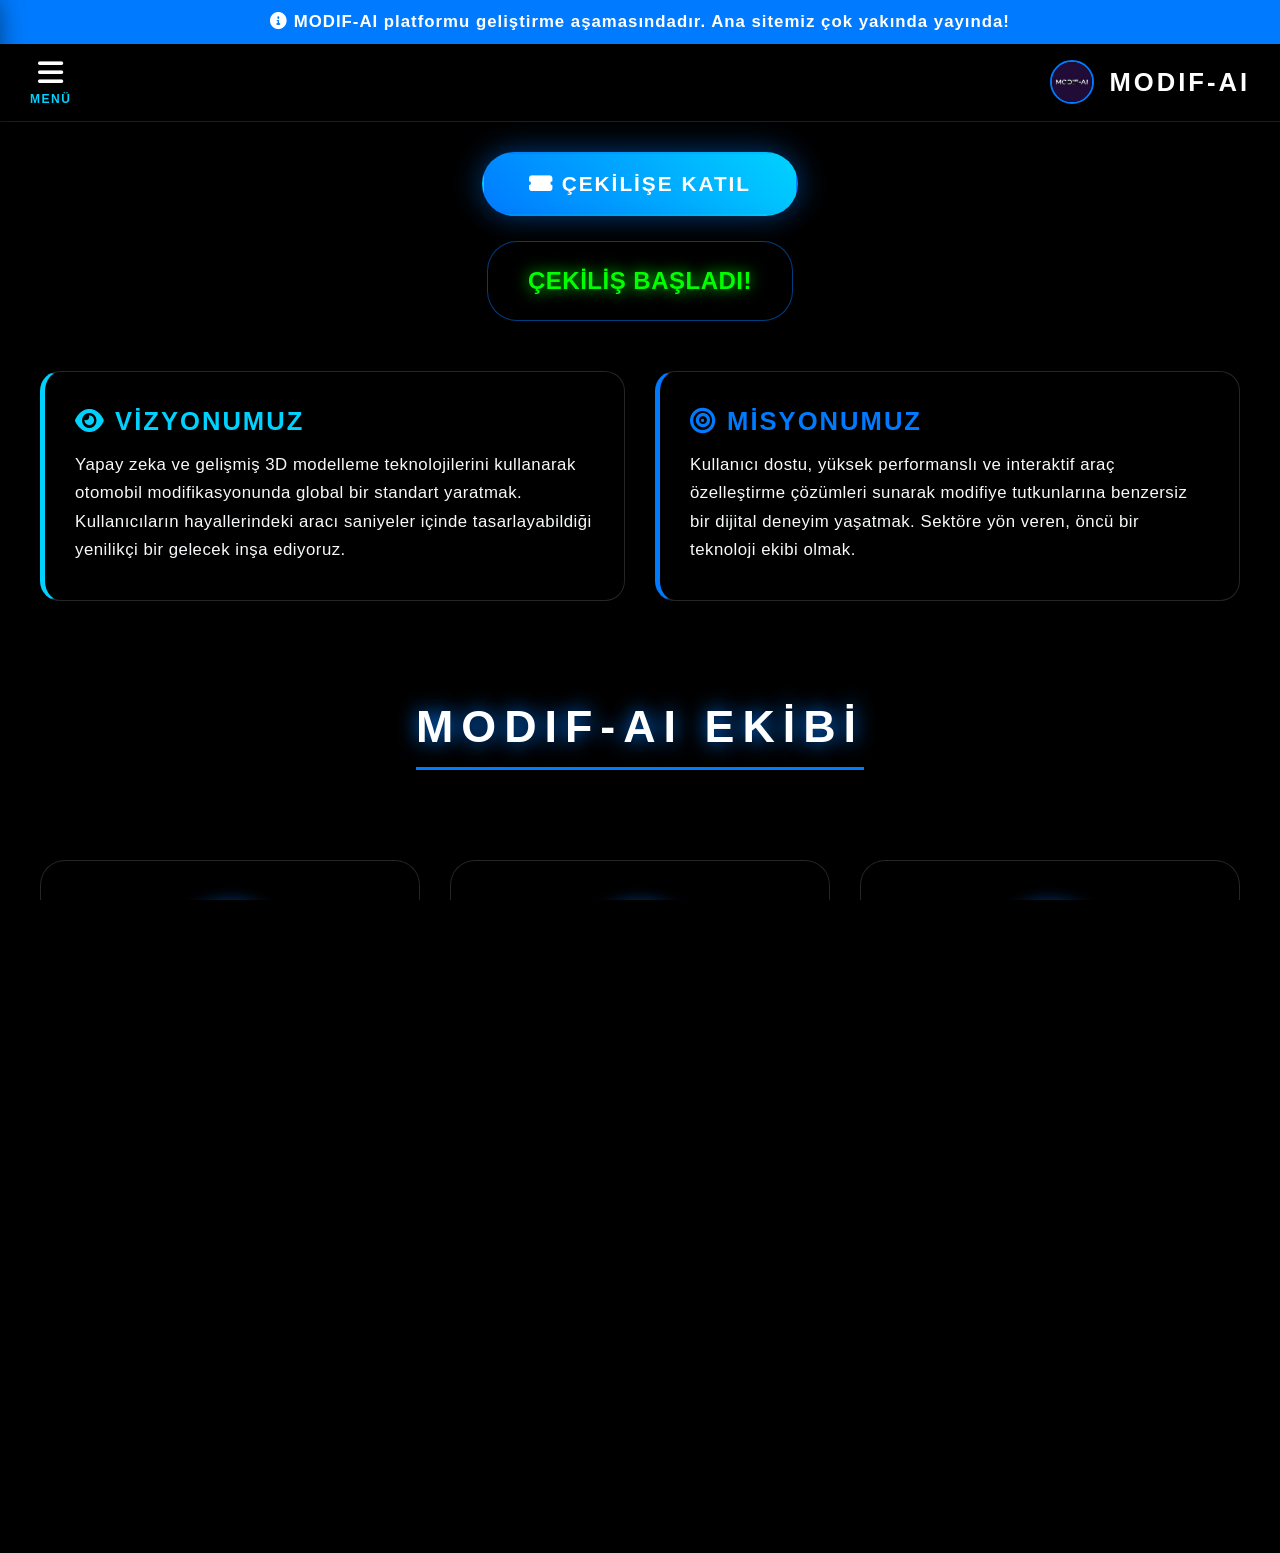
==== commit 53a5091f: "Update print statement from 'Hello' to 'Goodbye'" ====
--- a/index.html
+++ b/index.html
@@ -1,263 +1,263 @@
 <!DOCTYPE html>
 <html lang="tr">
 <head>
-    <meta charset="UTF-8">
-    <meta name="viewport" content="width=device-width, initial-scale=1.0">
-    <title>MODIF-AI - Ekibimiz</title>
-    <link rel="icon" href="logo.jpg" type="image/jpeg">
-    <link rel="stylesheet" href="https://cdnjs.cloudflare.com/ajax/libs/font-awesome/6.0.0/css/all.min.css">
-    
-    <style>
-        html { scroll-behavior: smooth; }
-        /* Yazı tipi kalınlaştırıldı ve harf arası açıldı */
-        body, html { margin: 0; padding: 0; height: 100%; font-family: 'Segoe UI', sans-serif; background-color: #000; color: white; overflow-x: hidden; transition: background-color 0.3s, color 0.3s; letter-spacing: 0.5px; }
-        
-        .bilgi-seridi { width: 100%; background-color: #007bff; color: white; text-align: center; padding: 12px 0; font-size: 1.05rem; font-weight: 600; letter-spacing: 1px; position: relative; z-index: 1000; }
-        
-        body { background-image: url('https://images.unsplash.com/photo-1503376780353-7e6692767b70?auto=format&fit=crop&q=80&w=1920'); background-size: cover; background-position: center; background-attachment: fixed; display: flex; flex-direction: column; align-items: center; }
-        
-        /* Arka plan biraz daha karartıldı ki yazılar parlasın */
-        .garaj-katmani { position: fixed; top: 0; left: 0; width: 100%; height: 100%; background: rgba(0, 0, 0, 0.85); z-index: -1; transition: background 0.3s; }
-
-        .ust-menu-cubugu { width: 100%; background: rgba(0, 0, 0, 0.6); backdrop-filter: blur(15px); border-bottom: 1px solid rgba(0, 123, 255, 0.3); display: flex; justify-content: space-between; align-items: center; padding: 15px 30px; box-sizing: border-box; position: sticky; top: 0; z-index: 900; transition: 0.3s; }
-        
-        /* LOGO TIKLANABİLİR YAPILDI */
-        .ust-menu-sol { display: flex; align-items: center; gap: 15px; text-decoration: none; cursor: pointer; transition: 0.3s; }
-        .ust-menu-sol:hover { transform: scale(1.02); }
-        .ust-menu-logo { width: 40px; height: 40px; border-radius: 50%; border: 2px solid #007bff; }
-        .ust-menu-baslik { font-size: 1.6rem; font-weight: 800; letter-spacing: 3px; color: white; text-shadow: 0 2px 5px rgba(0,0,0,0.8); transition: 0.3s; }
-        
-        .hamburger-buton { font-size: 1.8rem; color: white; transition: 0.3s; }
-        
-        /* YENİ EKLENEN MENÜ TETİKLEYİCİ STİLLERİ */
-        .menu-tetikleyici { display: flex; flex-direction: column; align-items: center; cursor: pointer; }
-        .menu-tetikleyici:hover .hamburger-buton { color: #00d2ff; transform: scale(1.1); }
-        .menu-yazisi { font-size: 0.75rem; font-weight: 800; color: #00d2ff; letter-spacing: 1.5px; margin-top: 4px; }
-
-        .yan-menu { position: fixed; top: 0; left: -320px; width: 300px; height: 100%; background: rgba(10, 10, 15, 0.95); backdrop-filter: blur(20px); border-right: 2px solid #007bff; box-shadow: 10px 0 30px rgba(0,0,0,0.8); z-index: 1000; transition: left 0.4s cubic-bezier(0.175, 0.885, 0.32, 1.275), background 0.3s; display: flex; flex-direction: column; padding-top: 80px; }
-        .menu-kapat-buton { position: absolute; top: 25px; right: 25px; font-size: 2rem; color: white; cursor: pointer; transition: 0.3s; }
-        .menu-kapat-buton:hover { color: red; transform: rotate(90deg); }
-        .yan-menu a { color: white; text-decoration: none; font-size: 1.2rem; font-weight: 500; padding: 15px 30px; border-bottom: 1px solid rgba(255,255,255,0.05); transition: 0.3s; display: flex; align-items: center; gap: 15px; }
-        .yan-menu a:hover { background: rgba(0, 123, 255, 0.2); padding-left: 40px; color: #00d2ff; border-left: 5px solid #00d2ff; }
-
-        #ust_kisim { margin-top: 30px; text-align: center; z-index: 5; }
-        .cekilis-yonlendirme-btn { display: inline-block; background: linear-gradient(45deg, #007bff, #00d2ff); color: white; text-decoration: none; padding: 18px 45px; border-radius: 50px; font-size: 1.3rem; font-weight: bold; letter-spacing: 2px; box-shadow: 0 0 30px rgba(0, 123, 255, 0.5); border: 2px solid transparent; transition: 0.3s; margin-bottom: 25px; }
-        .cekilis-yonlendirme-btn:hover { transform: scale(1.1); box-shadow: 0 0 50px rgba(0, 123, 255, 0.8); border-color: white; }
-
-        .geri-sayim-alani { background: rgba(0, 0, 0, 0.4); padding: 25px 40px; border-radius: 30px; border: 1px solid rgba(0, 123, 255, 0.5); backdrop-filter: blur(15px); display: inline-block; box-shadow: 0 10px 40px rgba(0,0,0,0.8); transition: 0.3s; }
-        .sayac-baslik { font-size: 1rem; color: #00d2ff; letter-spacing: 4px; margin-bottom: 20px; text-transform: uppercase; font-weight: 800; text-shadow: 0 2px 4px rgba(0,0,0,0.8); }
-        .ust-birim span { font-size: 4.5rem; font-weight: bold; color: white; text-shadow: 0 0 20px rgba(0, 123, 255, 1); line-height: 1; transition: 0.3s; }
-        .alt-birimler { display: flex; gap: 30px; margin-top: 10px; }
-        .alt-birim span { font-size: 2.2rem; font-weight: bold; color: #00d2ff; text-shadow: 0 2px 5px rgba(0,0,0,0.8); }
-        .alt-birim small { font-weight: 600; color: #ccc; }
-
-        .vizyon-misyon-alani { display: flex; justify-content: center; gap: 30px; width: 95%; max-width: 1200px; margin: 50px auto 20px; z-index: 5; }
-        .v-m-kutu { background: rgba(0, 0, 0, 0.4); backdrop-filter: blur(15px); border: 1px solid rgba(255, 255, 255, 0.15); border-radius: 20px; padding: 35px 30px; flex: 1; box-shadow: 0 10px 30px rgba(0, 0, 0, 0.7); transition: 0.4s; text-align: left; }
-        .v-m-kutu:hover { transform: translateY(-5px); box-shadow: 0 0 25px rgba(0, 123, 255, 0.4); border-color: rgba(0, 123, 255, 0.5); }
-        .vizyon-kutu { border-left: 5px solid #00d2ff; }
-        .misyon-kutu { border-left: 5px solid #007bff; } 
-        .v-m-kutu h2 { font-size: 1.6rem; font-weight: 800; letter-spacing: 2px; margin-top: 0; margin-bottom: 15px; text-shadow: 0 2px 4px rgba(0,0,0,0.8); }
-        .vizyon-kutu h2 { color: #00d2ff; }
-        .misyon-kutu h2 { color: #007bff; }
-        
-        /* PARAGRAF METİNLERİ (DAHA NET VE PARLAK) */
-        .v-m-kutu p { font-size: 1.05rem; font-weight: 500; line-height: 1.7; color: #f8f9fa; margin: 0; transition: 0.3s; text-shadow: 0 2px 4px rgba(0,0,0,0.8); }
-
-        header { margin-top: 50px; margin-bottom: 40px; text-align: center; }
-        .baslik { font-size: 2.8rem; font-weight: 800; letter-spacing: 8px; text-shadow: 0 0 20px #007bff; border-bottom: 3px solid #007bff; padding-bottom: 15px; display: inline-block; }
-
-        .konteynir { display: flex; justify-content: center; gap: 30px; width: 95%; max-width: 1200px; padding: 20px; margin-bottom: 50px; }
-        .kart { background: rgba(0, 0, 0, 0.4); backdrop-filter: blur(15px); border: 1px solid rgba(255, 255, 255, 0.15); border-radius: 25px; padding: 40px 30px; flex: 1; text-align: center; transition: 0.4s cubic-bezier(0.175, 0.885, 0.32, 1.275); box-shadow: 0 15px 35px rgba(0, 0, 0, 0.8); }
-        .kart:hover { transform: translateY(-20px) scale(1.05); border-color: #00d2ff; box-shadow: 0 0 45px rgba(0, 210, 255, 0.6); }
-        .profil-foto { width: 130px; height: 130px; border-radius: 50%; object-fit: cover; border: 3px solid #007bff; margin-bottom: 20px; box-shadow: 0 0 15px rgba(0,123,255,0.5); }
-        .kart h2 { font-size: 1.8rem; font-weight: 700; margin-bottom: 5px; color: #fff; text-shadow: 0 2px 4px rgba(0,0,0,0.8); transition: 0.3s; }
-        
-        /* UNVAN (Görevler) STİLİ */
-        .unvan { color: #00d2ff; font-size: 1.1rem; font-weight: 600; margin-top: 0; margin-bottom: 25px; letter-spacing: 1px; text-shadow: 0 1px 3px rgba(0,0,0,0.8); }
-
-        .iletisim-baglantilari a { color: #fff; font-weight: 600; text-decoration: none; background: rgba(255, 255, 255, 0.1); padding: 12px; border-radius: 12px; transition: 0.3s; display: flex; align-items: center; justify-content: center; gap: 10px; margin-bottom: 10px; border: 1px solid rgba(255,255,255,0.05); }
-        .iletisim-baglantilari a:hover { background: #007bff; transform: scale(1.05); border-color: #00d2ff; }
-
-        footer { margin-top: auto; padding: 30px 20px; background: rgba(0,0,0,0.9); border-top: 1px solid #007bff; width: 100%; text-align: center; box-sizing: border-box; z-index: 5; transition: 0.3s; }
-        .footer-metin { color: #bbb; font-size: 1rem; font-weight: 500; letter-spacing: 1px; transition: 0.3s; }
-        .footer-metin span { color: white; font-weight: 800; transition: 0.3s; }
-
-        /* --- AÇIK TEMA KODLARI --- */
-        body.acik-tema { color: #111; font-weight: 600; }
-        body.acik-tema .garaj-katmani { background: rgba(240, 245, 255, 0.95); }
-        body.acik-tema .ust-menu-cubugu { background: rgba(255, 255, 255, 0.95); border-bottom: 2px solid #ccc; box-shadow: 0 5px 15px rgba(0,0,0,0.1); }
-        body.acik-tema .ust-menu-baslik, body.acik-tema .hamburger-buton, body.acik-tema .menu-kapat-buton, body.acik-tema .menu-yazisi { color: #007bff; text-shadow: none; }
-        body.acik-tema .yan-menu { background: rgba(255, 255, 255, 0.98); border-right: 2px solid #007bff; box-shadow: 10px 0 30px rgba(0,0,0,0.1); }
-        body.acik-tema .yan-menu a { color: #222; border-bottom: 1px solid #ddd; font-weight: 600; }
-        body.acik-tema .yan-menu a:hover { background: #e6f2ff; color: #007bff; }
-        
-        body.acik-tema .geri-sayim-alani, body.acik-tema .v-m-kutu, body.acik-tema .kart { background: rgba(255, 255, 255, 0.9); border: 1px solid #ccc; box-shadow: 0 10px 30px rgba(0,0,0,0.1); }
-        body.acik-tema .v-m-kutu p { color: #333; text-shadow: none; font-weight: 600; }
-        body.acik-tema .v-m-kutu h2 { text-shadow: none; }
-        body.acik-tema .ust-birim span { color: #111; text-shadow: none; }
-        body.acik-tema .alt-birim span { text-shadow: none; }
-        body.acik-tema .alt-birim small { color: #555; }
-        body.acik-tema .kart h2 { color: #111; text-shadow: none; }
-        body.acik-tema .unvan { color: #007bff; text-shadow: none; }
-        body.acik-tema .iletisim-baglantilari a { background: #f8f9fa; color: #222; border: 1px solid #ccc; }
-        
-        body.acik-tema footer { background: #ffffff; border-top: 2px solid #ddd; }
-        body.acik-tema .footer-metin { color: #444; }
-        body.acik-tema .footer-metin span { color: #007bff; }
-        body.acik-tema .baslik { color: #111; text-shadow: none; border-bottom: 3px solid #007bff; }
-
-        @media (max-width: 900px) { .konteynir, .vizyon-misyon-alani { flex-direction: column; align-items: center; } .kart { width: 100%; max-width: 350px; } }
-    </style>
+    <meta charset="UTF-8">
+    <meta name="viewport" content="width=device-width, initial-scale=1.0">
+    <title>MODIF-AI - Ekibimiz</title>
+    <link rel="icon" href="logo.jpg" type="image/jpeg">
+    <link rel="stylesheet" href="https://cdnjs.cloudflare.com/ajax/libs/font-awesome/6.0.0/css/all.min.css">
+    
+    <style>
+        html { scroll-behavior: smooth; }
+        /* Yazı tipi kalınlaştırıldı ve harf arası açıldı */
+        body, html { margin: 0; padding: 0; height: 100%; font-family: 'Segoe UI', sans-serif; background-color: #000; color: white; overflow-x: hidden; transition: background-color 0.3s, color 0.3s; letter-spacing: 0.5px; }
+        
+        .bilgi-seridi { width: 100%; background-color: #007bff; color: white; text-align: center; padding: 12px 0; font-size: 1.05rem; font-weight: 600; letter-spacing: 1px; position: relative; z-index: 1000; }
+        
+        body { background-image: url('https://images.unsplash.com/photo-1503376780353-7e6692767b70?auto=format&fit=crop&q=80&w=1920'); background-size: cover; background-position: center; background-attachment: fixed; display: flex; flex-direction: column; align-items: center; }
+        
+        /* Arka plan biraz daha karartıldı ki yazılar parlasın */
+        .garaj-katmani { position: fixed; top: 0; left: 0; width: 100%; height: 100%; background: rgba(0, 0, 0, 0.85); z-index: -1; transition: background 0.3s; }
+
+        .ust-menu-cubugu { width: 100%; background: rgba(0, 0, 0, 0.6); backdrop-filter: blur(15px); border-bottom: 1px solid rgba(0, 123, 255, 0.3); display: flex; justify-content: space-between; align-items: center; padding: 15px 30px; box-sizing: border-box; position: sticky; top: 0; z-index: 900; transition: 0.3s; }
+        
+        /* LOGO TIKLANABİLİR YAPILDI */
+        .ust-menu-sol { display: flex; align-items: center; gap: 15px; text-decoration: none; cursor: pointer; transition: 0.3s; }
+        .ust-menu-sol:hover { transform: scale(1.02); }
+        .ust-menu-logo { width: 40px; height: 40px; border-radius: 50%; border: 2px solid #007bff; }
+        .ust-menu-baslik { font-size: 1.6rem; font-weight: 800; letter-spacing: 3px; color: white; text-shadow: 0 2px 5px rgba(0,0,0,0.8); transition: 0.3s; }
+        
+        .hamburger-buton { font-size: 1.8rem; color: white; transition: 0.3s; }
+        
+        /* YENİ EKLENEN MENÜ TETİKLEYİCİ STİLLERİ */
+        .menu-tetikleyici { display: flex; flex-direction: column; align-items: center; cursor: pointer; }
+        .menu-tetikleyici:hover .hamburger-buton { color: #00d2ff; transform: scale(1.1); }
+        .menu-yazisi { font-size: 0.75rem; font-weight: 800; color: #00d2ff; letter-spacing: 1.5px; margin-top: 4px; }
+
+        .yan-menu { position: fixed; top: 0; left: -320px; width: 300px; height: 100%; background: rgba(10, 10, 15, 0.95); backdrop-filter: blur(20px); border-right: 2px solid #007bff; box-shadow: 10px 0 30px rgba(0,0,0,0.8); z-index: 1000; transition: left 0.4s cubic-bezier(0.175, 0.885, 0.32, 1.275), background 0.3s; display: flex; flex-direction: column; padding-top: 80px; }
+        .menu-kapat-buton { position: absolute; top: 25px; right: 25px; font-size: 2rem; color: white; cursor: pointer; transition: 0.3s; }
+        .menu-kapat-buton:hover { color: red; transform: rotate(90deg); }
+        .yan-menu a { color: white; text-decoration: none; font-size: 1.2rem; font-weight: 500; padding: 15px 30px; border-bottom: 1px solid rgba(255,255,255,0.05); transition: 0.3s; display: flex; align-items: center; gap: 15px; }
+        .yan-menu a:hover { background: rgba(0, 123, 255, 0.2); padding-left: 40px; color: #00d2ff; border-left: 5px solid #00d2ff; }
+
+        #ust_kisim { margin-top: 30px; text-align: center; z-index: 5; }
+        .cekilis-yonlendirme-btn { display: inline-block; background: linear-gradient(45deg, #007bff, #00d2ff); color: white; text-decoration: none; padding: 18px 45px; border-radius: 50px; font-size: 1.3rem; font-weight: bold; letter-spacing: 2px; box-shadow: 0 0 30px rgba(0, 123, 255, 0.5); border: 2px solid transparent; transition: 0.3s; margin-bottom: 25px; }
+        .cekilis-yonlendirme-btn:hover { transform: scale(1.1); box-shadow: 0 0 50px rgba(0, 123, 255, 0.8); border-color: white; }
+
+        .geri-sayim-alani { background: rgba(0, 0, 0, 0.4); padding: 25px 40px; border-radius: 30px; border: 1px solid rgba(0, 123, 255, 0.5); backdrop-filter: blur(15px); display: inline-block; box-shadow: 0 10px 40px rgba(0,0,0,0.8); transition: 0.3s; }
+        .sayac-baslik { font-size: 1rem; color: #00d2ff; letter-spacing: 4px; margin-bottom: 20px; text-transform: uppercase; font-weight: 800; text-shadow: 0 2px 4px rgba(0,0,0,0.8); }
+        .ust-birim span { font-size: 4.5rem; font-weight: bold; color: white; text-shadow: 0 0 20px rgba(0, 123, 255, 1); line-height: 1; transition: 0.3s; }
+        .alt-birimler { display: flex; gap: 30px; margin-top: 10px; }
+        .alt-birim span { font-size: 2.2rem; font-weight: bold; color: #00d2ff; text-shadow: 0 2px 5px rgba(0,0,0,0.8); }
+        .alt-birim small { font-weight: 600; color: #ccc; }
+
+        .vizyon-misyon-alani { display: flex; justify-content: center; gap: 30px; width: 95%; max-width: 1200px; margin: 50px auto 20px; z-index: 5; }
+        .v-m-kutu { background: rgba(0, 0, 0, 0.4); backdrop-filter: blur(15px); border: 1px solid rgba(255, 255, 255, 0.15); border-radius: 20px; padding: 35px 30px; flex: 1; box-shadow: 0 10px 30px rgba(0, 0, 0, 0.7); transition: 0.4s; text-align: left; }
+        .v-m-kutu:hover { transform: translateY(-5px); box-shadow: 0 0 25px rgba(0, 123, 255, 0.4); border-color: rgba(0, 123, 255, 0.5); }
+        .vizyon-kutu { border-left: 5px solid #00d2ff; }
+        .misyon-kutu { border-left: 5px solid #007bff; } 
+        .v-m-kutu h2 { font-size: 1.6rem; font-weight: 800; letter-spacing: 2px; margin-top: 0; margin-bottom: 15px; text-shadow: 0 2px 4px rgba(0,0,0,0.8); }
+        .vizyon-kutu h2 { color: #00d2ff; }
+        .misyon-kutu h2 { color: #007bff; }
+        
+        /* PARAGRAF METİNLERİ (DAHA NET VE PARLAK) */
+        .v-m-kutu p { font-size: 1.05rem; font-weight: 500; line-height: 1.7; color: #f8f9fa; margin: 0; transition: 0.3s; text-shadow: 0 2px 4px rgba(0,0,0,0.8); }
+
+        header { margin-top: 50px; margin-bottom: 40px; text-align: center; }
+        .baslik { font-size: 2.8rem; font-weight: 800; letter-spacing: 8px; text-shadow: 0 0 20px #007bff; border-bottom: 3px solid #007bff; padding-bottom: 15px; display: inline-block; }
+
+        .konteynir { display: flex; justify-content: center; gap: 30px; width: 95%; max-width: 1200px; padding: 20px; margin-bottom: 50px; }
+        .kart { background: rgba(0, 0, 0, 0.4); backdrop-filter: blur(15px); border: 1px solid rgba(255, 255, 255, 0.15); border-radius: 25px; padding: 40px 30px; flex: 1; text-align: center; transition: 0.4s cubic-bezier(0.175, 0.885, 0.32, 1.275); box-shadow: 0 15px 35px rgba(0, 0, 0, 0.8); }
+        .kart:hover { transform: translateY(-20px) scale(1.05); border-color: #00d2ff; box-shadow: 0 0 45px rgba(0, 210, 255, 0.6); }
+        .profil-foto { width: 130px; height: 130px; border-radius: 50%; object-fit: cover; border: 3px solid #007bff; margin-bottom: 20px; box-shadow: 0 0 15px rgba(0,123,255,0.5); }
+        .kart h2 { font-size: 1.8rem; font-weight: 700; margin-bottom: 5px; color: #fff; text-shadow: 0 2px 4px rgba(0,0,0,0.8); transition: 0.3s; }
+        
+        /* UNVAN (Görevler) STİLİ */
+        .unvan { color: #00d2ff; font-size: 1.1rem; font-weight: 600; margin-top: 0; margin-bottom: 25px; letter-spacing: 1px; text-shadow: 0 1px 3px rgba(0,0,0,0.8); }
+
+        .iletisim-baglantilari a { color: #fff; font-weight: 600; text-decoration: none; background: rgba(255, 255, 255, 0.1); padding: 12px; border-radius: 12px; transition: 0.3s; display: flex; align-items: center; justify-content: center; gap: 10px; margin-bottom: 10px; border: 1px solid rgba(255,255,255,0.05); }
+        .iletisim-baglantilari a:hover { background: #007bff; transform: scale(1.05); border-color: #00d2ff; }
+
+        footer { margin-top: auto; padding: 30px 20px; background: rgba(0,0,0,0.9); border-top: 1px solid #007bff; width: 100%; text-align: center; box-sizing: border-box; z-index: 5; transition: 0.3s; }
+        .footer-metin { color: #bbb; font-size: 1rem; font-weight: 500; letter-spacing: 1px; transition: 0.3s; }
+        .footer-metin span { color: white; font-weight: 800; transition: 0.3s; }
+
+        /* --- AÇIK TEMA KODLARI --- */
+        body.acik-tema { color: #111; font-weight: 600; }
+        body.acik-tema .garaj-katmani { background: rgba(240, 245, 255, 0.95); }
+        body.acik-tema .ust-menu-cubugu { background: rgba(255, 255, 255, 0.95); border-bottom: 2px solid #ccc; box-shadow: 0 5px 15px rgba(0,0,0,0.1); }
+        body.acik-tema .ust-menu-baslik, body.acik-tema .hamburger-buton, body.acik-tema .menu-kapat-buton, body.acik-tema .menu-yazisi { color: #007bff; text-shadow: none; }
+        body.acik-tema .yan-menu { background: rgba(255, 255, 255, 0.98); border-right: 2px solid #007bff; box-shadow: 10px 0 30px rgba(0,0,0,0.1); }
+        body.acik-tema .yan-menu a { color: #222; border-bottom: 1px solid #ddd; font-weight: 600; }
+        body.acik-tema .yan-menu a:hover { background: #e6f2ff; color: #007bff; }
+        
+        body.acik-tema .geri-sayim-alani, body.acik-tema .v-m-kutu, body.acik-tema .kart { background: rgba(255, 255, 255, 0.9); border: 1px solid #ccc; box-shadow: 0 10px 30px rgba(0,0,0,0.1); }
+        body.acik-tema .v-m-kutu p { color: #333; text-shadow: none; font-weight: 600; }
+        body.acik-tema .v-m-kutu h2 { text-shadow: none; }
+        body.acik-tema .ust-birim span { color: #111; text-shadow: none; }
+        body.acik-tema .alt-birim span { text-shadow: none; }
+        body.acik-tema .alt-birim small { color: #555; }
+        body.acik-tema .kart h2 { color: #111; text-shadow: none; }
+        body.acik-tema .unvan { color: #007bff; text-shadow: none; }
+        body.acik-tema .iletisim-baglantilari a { background: #f8f9fa; color: #222; border: 1px solid #ccc; }
+        
+        body.acik-tema footer { background: #ffffff; border-top: 2px solid #ddd; }
+        body.acik-tema .footer-metin { color: #444; }
+        body.acik-tema .footer-metin span { color: #007bff; }
+        body.acik-tema .baslik { color: #111; text-shadow: none; border-bottom: 3px solid #007bff; }
+
+        @media (max-width: 900px) { .konteynir, .vizyon-misyon-alani { flex-direction: column; align-items: center; } .kart { width: 100%; max-width: 350px; } }
+    </style>
 </head>
 <body>
 
-    <script>
-        let a = localStorage.getItem("tema_gecici");
-        if(a === "acik") { document.body.classList.add("acik-tema"); }
-    </script>
-
-    <div class="bilgi-seridi">
-        <i class="fas fa-info-circle"></i> MODIF-AI platformu geliştirme aşamasındadır. Ana sitemiz çok yakında yayında!
-    </div>
-
-    <nav class="ust-menu-cubugu">
-        <div class="menu-tetikleyici" onclick="menuKontrol_dugum()">
-            <i class="fas fa-bars hamburger-buton"></i>
-            <span class="menu-yazisi">MENÜ</span>
-        </div>
-        
-        <a href="index.html" class="ust-menu-sol">
-            <img src="logo.jpg" alt="Logo" class="ust-menu-logo">
-            <span class="ust-menu-baslik">MODIF-AI</span>
-        </a>
-    </nav>
-
-    <div id="yan_menu_dugum" class="yan-menu">
-        <i class="fas fa-times menu-kapat-buton" onclick="menuKontrol_dugum()"></i>
-        <a href="index.html" onclick="menuKontrol_dugum()"><i class="fas fa-home"></i> Ana Sayfa</a>
-        <a href="detaylar.html"><i class="fas fa-rocket"></i> Proje Detayları</a>
-        <a href="tasarimlar.html"><i class="fas fa-images"></i> Örnek Tasarımlar</a>
-        <a href="mimari.html"><i class="fas fa-server"></i> Sistem Mimarisi</a>
-        <a href="#ekip_alani" onclick="menuKontrol_dugum()"><i class="fas fa-users"></i> Geliştirici Ekip</a>
-        <a href="oneriler.html"><i class="fas fa-lightbulb"></i> Önerileriniz</a>
-        <a href="cekilis.html"><i class="fas fa-gift"></i> Büyük Çekiliş</a>
-        <a href="sss.html"><i class="fas fa-question-circle"></i> SSS (Sıkça Sorulan Sorular)</a>
-        <a href="ayarlar.html"><i class="fas fa-cog"></i> Ayarlar</a>
-    </div>
-
-    <div class="garaj-katmani"></div>
-
-    <div id="ust_kisim" class="ust-aksiyon-alani">
-        <a href="cekilis.html" class="cekilis-yonlendirme-btn">
-            <i class="fas fa-ticket-alt"></i> ÇEKİLİŞE KATIL
-        </a>
-        <br>
-        <div class="geri-sayim-alani" id="sayac_alani_dugum">
-            <p class="sayac-baslik">Büyük Çekilişe Kalan Süre</p>
-            <div class="sayac-merkez">
-                <div class="ust-birim">
-                    <span id="gun_dugum">0</span>
-                    <small>GÜN</small>
-                </div>
-                <div class="alt-birimler">
-                    <div class="alt-birim">
-                        <span id="saat_dugum">00</span>
-                        <small>SAAT</small>
-                    </div>
-                    <div class="alt-birim">
-                        <span id="dakika_dugum">00</span>
-                        <small>DAKİKA</small>
-                    </div>
-                    <div class="alt-birim">
-                        <span id="saniye_dugum">00</span>
-                        <small>SANİYE</small>
-                    </div>
-                </div>
-            </div>
-        </div>
-    </div>
-
-    <div class="vizyon-misyon-alani">
-        <div class="v-m-kutu vizyon-kutu">
-            <h2><i class="fas fa-eye"></i> VİZYONUMUZ</h2>
-            <p>Yapay zeka ve gelişmiş 3D modelleme teknolojilerini kullanarak otomobil modifikasyonunda global bir standart yaratmak. Kullanıcıların hayallerindeki aracı saniyeler içinde tasarlayabildiği yenilikçi bir gelecek inşa ediyoruz.</p>
-        </div>
-        <div class="v-m-kutu misyon-kutu">
-            <h2><i class="fas fa-bullseye"></i> MİSYONUMUZ</h2>
-            <p>Kullanıcı dostu, yüksek performanslı ve interaktif araç özelleştirme çözümleri sunarak modifiye tutkunlarına benzersiz bir dijital deneyim yaşatmak. Sektöre yön veren, öncü bir teknoloji ekibi olmak.</p>
-        </div>
-    </div>
-
-    <header id="ekip_alani">
-        <h1 class="baslik">MODIF-AI EKİBİ</h1>
-    </header>
-
-    <div class="konteynir">
-        <div class="kart">
-            <img src="tevfik.jpeg" alt="Tevfik Üner" class="profil-foto">
-            <h2>Tevfik Üner</h2>
-            <p class="unvan">Frontend Developer</p>
-            <div class="iletisim-baglantilari">
-                <a href="mailto:tevfikuner0@gmail.com"><i class="fas fa-envelope"></i> Mail</a>
-                <a href="https://www.linkedin.com/in/tevfikuner" target="_blank"><i class="fab fa-linkedin"></i> LinkedIn</a>
-                <a href="https://github.com/TevfikUner" target="_blank"><i class="fab fa-github"></i> GitHub</a>
-            </div>
-        </div>
-        <div class="kart">
-            <img src="emirhan.jpeg" alt="Emirhan Kar" class="profil-foto">
-            <h2>Emirhan Kar</h2>
-            <p class="unvan">Backend Developer</p>
-            <div class="iletisim-baglantilari">
-                <a href="mailto:emirhankar5434@gmail.com"><i class="fas fa-envelope"></i> Mail</a>
-                <a href="https://www.linkedin.com/in/emirhan-kar-9b9662208/" target="_blank"><i class="fab fa-linkedin"></i> LinkedIn</a>
-                <a href="https://github.com/EmirhanKar" target="_blank"><i class="fab fa-github"></i> GitHub</a>
-            </div>
-        </div>
-        <div class="kart">
-            <img src="furkan.jpeg" alt="Furkan Genç" class="profil-foto">
-            <h2>Furkan Genç</h2>
-            <p class="unvan">Computer Vision Engineer</p>
-            <div class="iletisim-baglantilari">
-                <a href="mailto:furkann.gencc7@gmail.com"><i class="fas fa-envelope"></i> Mail</a>
-                <a href="https://www.linkedin.com/in/furkan-gen%C3%A7-9b0784228/" target="_blank"><i class="fab fa-linkedin"></i> LinkedIn</a>
-                <a href="https://github.com/FurkanGencc" target="_blank"><i class="fab fa-github"></i> GitHub</a>
-            </div>
-        </div>
-    </div>
-
-    <footer>
-        <p class="footer-metin">
-            &copy; 2026 MODIF-AI Tüm Hakları Saklıdır. | Designed & Developed by MODIF-AI TEAM
-        </p>
-    </footer>
-
-    <script>
-        function menuKontrol_dugum() {
-            let dugum = document.getElementById("yan_menu_dugum");
-            dugum.style.left = (dugum.style.left === "0px") ? "-320px" : "0px";
-        }
-
-        const hedefTarih = new Date("May 13, 2026 17:00:00 +0300").getTime(); 
-        const sayacGecici = setInterval(function() {
-            const simdi = new Date().getTime();
-            const kalanZaman = hedefTarih - simdi;
-
-            if (kalanZaman < 0) {
-                clearInterval(sayacGecici);
-                document.getElementById("sayac_alani_dugum").innerHTML = "<h2 style='color:#00ff00; margin:0; text-shadow: 0 0 15px #00ff00;'>ÇEKİLİŞ BAŞLADI!</h2>";
-                return;
-            }
-
-            const gun = Math.floor(kalanZaman / (1000 * 60 * 60 * 24));
-            const saat = Math.floor((kalanZaman % (1000 * 60 * 60 * 24)) / (1000 * 60 * 60));
-            const dakika = Math.floor((kalanZaman % (1000 * 60 * 60)) / (1000 * 60));
-            const saniye = Math.floor((kalanZaman % (1000 * 60)) / 1000);
-
-            document.getElementById("gun_dugum").innerText = gun;
-            document.getElementById("saat_dugum").innerText = saat < 10 ? "0" + saat : saat;
-            document.getElementById("dakika_dugum").innerText = dakika < 10 ? "0" + dakika : dakika;
-            document.getElementById("saniye_dugum").innerText = saniye < 10 ? "0" + saniye : saniye;
-        }, 1000); 
-    </script>
+    <script>
+        let a = localStorage.getItem("tema_gecici");
+        if(a === "acik") { document.body.classList.add("acik-tema"); }
+    </script>
+
+    <div class="bilgi-seridi">
+        <i class="fas fa-info-circle"></i> MODIF-AI platformu geliştirme aşamasındadır. Ana sitemiz çok yakında yayında!
+    </div>
+
+    <nav class="ust-menu-cubugu">
+        <div class="menu-tetikleyici" onclick="menuKontrol_dugum()">
+            <i class="fas fa-bars hamburger-buton"></i>
+            <span class="menu-yazisi">MENÜ</span>
+        </div>
+        
+        <a href="index.html" class="ust-menu-sol">
+            <img src="logo.jpg" alt="Logo" class="ust-menu-logo">
+            <span class="ust-menu-baslik">MODIF-AI</span>
+        </a>
+    </nav>
+
+    <div id="yan_menu_dugum" class="yan-menu">
+        <i class="fas fa-times menu-kapat-buton" onclick="menuKontrol_dugum()"></i>
+        <a href="index.html" onclick="menuKontrol_dugum()"><i class="fas fa-home"></i> Ana Sayfa</a>
+        <a href="detaylar.html"><i class="fas fa-rocket"></i> Proje Detayları</a>
+        <a href="tasarimlar.html"><i class="fas fa-images"></i> Örnek Tasarımlar</a>
+        <a href="mimari.html"><i class="fas fa-server"></i> Sistem Mimarisi</a>
+        <a href="#ekip_alani" onclick="menuKontrol_dugum()"><i class="fas fa-users"></i> Geliştirici Ekip</a>
+        <a href="oneriler.html"><i class="fas fa-lightbulb"></i> Önerileriniz</a>
+        <a href="cekilis.html"><i class="fas fa-gift"></i> Büyük Çekiliş</a>
+        <a href="sss.html"><i class="fas fa-question-circle"></i> SSS (Sıkça Sorulan Sorular)</a>
+        <a href="ayarlar.html"><i class="fas fa-cog"></i> Ayarlar</a>
+    </div>
+
+    <div class="garaj-katmani"></div>
+
+    <div id="ust_kisim" class="ust-aksiyon-alani">
+        <a href="cekilis.html" class="cekilis-yonlendirme-btn">
+            <i class="fas fa-ticket-alt"></i> ÇEKİLİŞE KATIL
+        </a>
+        <br>
+        <div class="geri-sayim-alani" id="sayac_alani_dugum">
+            <p class="sayac-baslik">Büyük Çekilişe Kalan Süre</p>
+            <div class="sayac-merkez">
+                <div class="ust-birim">
+                    <span id="gun_dugum">0</span>
+                    <small>GÜN</small>
+                </div>
+                <div class="alt-birimler">
+                    <div class="alt-birim">
+                        <span id="saat_dugum">00</span>
+                        <small>SAAT</small>
+                    </div>
+                    <div class="alt-birim">
+                        <span id="dakika_dugum">00</span>
+                        <small>DAKİKA</small>
+                    </div>
+                    <div class="alt-birim">
+                        <span id="saniye_dugum">00</span>
+                        <small>SANİYE</small>
+                    </div>
+                </div>
+            </div>
+        </div>
+    </div>
+
+    <div class="vizyon-misyon-alani">
+        <div class="v-m-kutu vizyon-kutu">
+            <h2><i class="fas fa-eye"></i> VİZYONUMUZ</h2>
+            <p>Yapay zeka ve gelişmiş 3D modelleme teknolojilerini kullanarak otomobil modifikasyonunda global bir standart yaratmak. Kullanıcıların hayallerindeki aracı saniyeler içinde tasarlayabildiği yenilikçi bir gelecek inşa ediyoruz.</p>
+        </div>
+        <div class="v-m-kutu misyon-kutu">
+            <h2><i class="fas fa-bullseye"></i> MİSYONUMUZ</h2>
+            <p>Kullanıcı dostu, yüksek performanslı ve interaktif araç özelleştirme çözümleri sunarak modifiye tutkunlarına benzersiz bir dijital deneyim yaşatmak. Sektöre yön veren, öncü bir teknoloji ekibi olmak.</p>
+        </div>
+    </div>
+
+    <header id="ekip_alani">
+        <h1 class="baslik">MODIF-AI EKİBİ</h1>
+    </header>
+
+    <div class="konteynir">
+        <div class="kart">
+            <img src="tevfik.jpeg" alt="Tevfik Üner" class="profil-foto">
+            <h2>Tevfik Üner</h2>
+            <p class="unvan">Frontend Developer</p>
+            <div class="iletisim-baglantilari">
+                <a href="mailto:tevfikuner0@gmail.com"><i class="fas fa-envelope"></i> Mail</a>
+                <a href="https://www.linkedin.com/in/tevfikuner" target="_blank"><i class="fab fa-linkedin"></i> LinkedIn</a>
+                <a href="https://github.com/TevfikUner" target="_blank"><i class="fab fa-github"></i> GitHub</a>
+            </div>
+        </div>
+        <div class="kart">
+            <img src="emirhan.jpeg" alt="Emirhan Kar" class="profil-foto">
+            <h2>Emirhan Kar</h2>
+            <p class="unvan">Backend Developer</p>
+            <div class="iletisim-baglantilari">
+                <a href="mailto:emirhankar5434@gmail.com"><i class="fas fa-envelope"></i> Mail</a>
+                <a href="https://www.linkedin.com/in/emirhan-kar-9b9662208/" target="_blank"><i class="fab fa-linkedin"></i> LinkedIn</a>
+                <a href="https://github.com/EmirhanKar" target="_blank"><i class="fab fa-github"></i> GitHub</a>
+            </div>
+        </div>
+        <div class="kart">
+            <img src="furkan.jpeg" alt="Furkan Genç" class="profil-foto">
+            <h2>Furkan Genç</h2>
+            <p class="unvan">Computer Vision Engineer</p>
+            <div class="iletisim-baglantilari">
+                <a href="mailto:furkann.gencc7@gmail.com"><i class="fas fa-envelope"></i> Mail</a>
+                <a href="https://www.linkedin.com/in/furkan-gen%C3%A7-9b0784228/" target="_blank"><i class="fab fa-linkedin"></i> LinkedIn</a>
+                <a href="https://github.com/FurkanGencc" target="_blank"><i class="fab fa-github"></i> GitHub</a>
+            </div>
+        </div>
+    </div>
+
+    <footer>
+        <p class="footer-metin">
+            &copy; 2026 MODIF-AI Tüm Hakları Saklıdır. | Designed & Developed by MODIF-AI TEAM
+        </p>
+    </footer>
+
+    <script>
+        function menuKontrol_dugum() {
+            let dugum = document.getElementById("yan_menu_dugum");
+            dugum.style.left = (dugum.style.left === "0px") ? "-320px" : "0px";
+        }
+
+        const hedefTarih = new Date("May 13, 2026 17:00:00 +0300").getTime(); 
+        const sayacGecici = setInterval(function() {
+            const simdi = new Date().getTime();
+            const kalanZaman = hedefTarih - simdi;
+
+            if (kalanZaman < 0) {
+                clearInterval(sayacGecici);
+                document.getElementById("sayac_alani_dugum").innerHTML = "<h2 style='color:#00ff00; margin:0; text-shadow: 0 0 15px #00ff00;'>ÇEKİLİŞ BAŞLADI!</h2>";
+                return;
+            }
+
+            const gun = Math.floor(kalanZaman / (1000 * 60 * 60 * 24));
+            const saat = Math.floor((kalanZaman % (1000 * 60 * 60 * 24)) / (1000 * 60 * 60));
+            const dakika = Math.floor((kalanZaman % (1000 * 60 * 60)) / (1000 * 60));
+            const saniye = Math.floor((kalanZaman % (1000 * 60)) / 1000);
+
+            document.getElementById("gun_dugum").innerText = gun;
+            document.getElementById("saat_dugum").innerText = saat < 10 ? "0" + saat : saat;
+            document.getElementById("dakika_dugum").innerText = dakika < 10 ? "0" + dakika : dakika;
+            document.getElementById("saniye_dugum").innerText = saniye < 10 ? "0" + saniye : saniye;
+        }, 1000); 
+    </script>
 </body>
 </html>
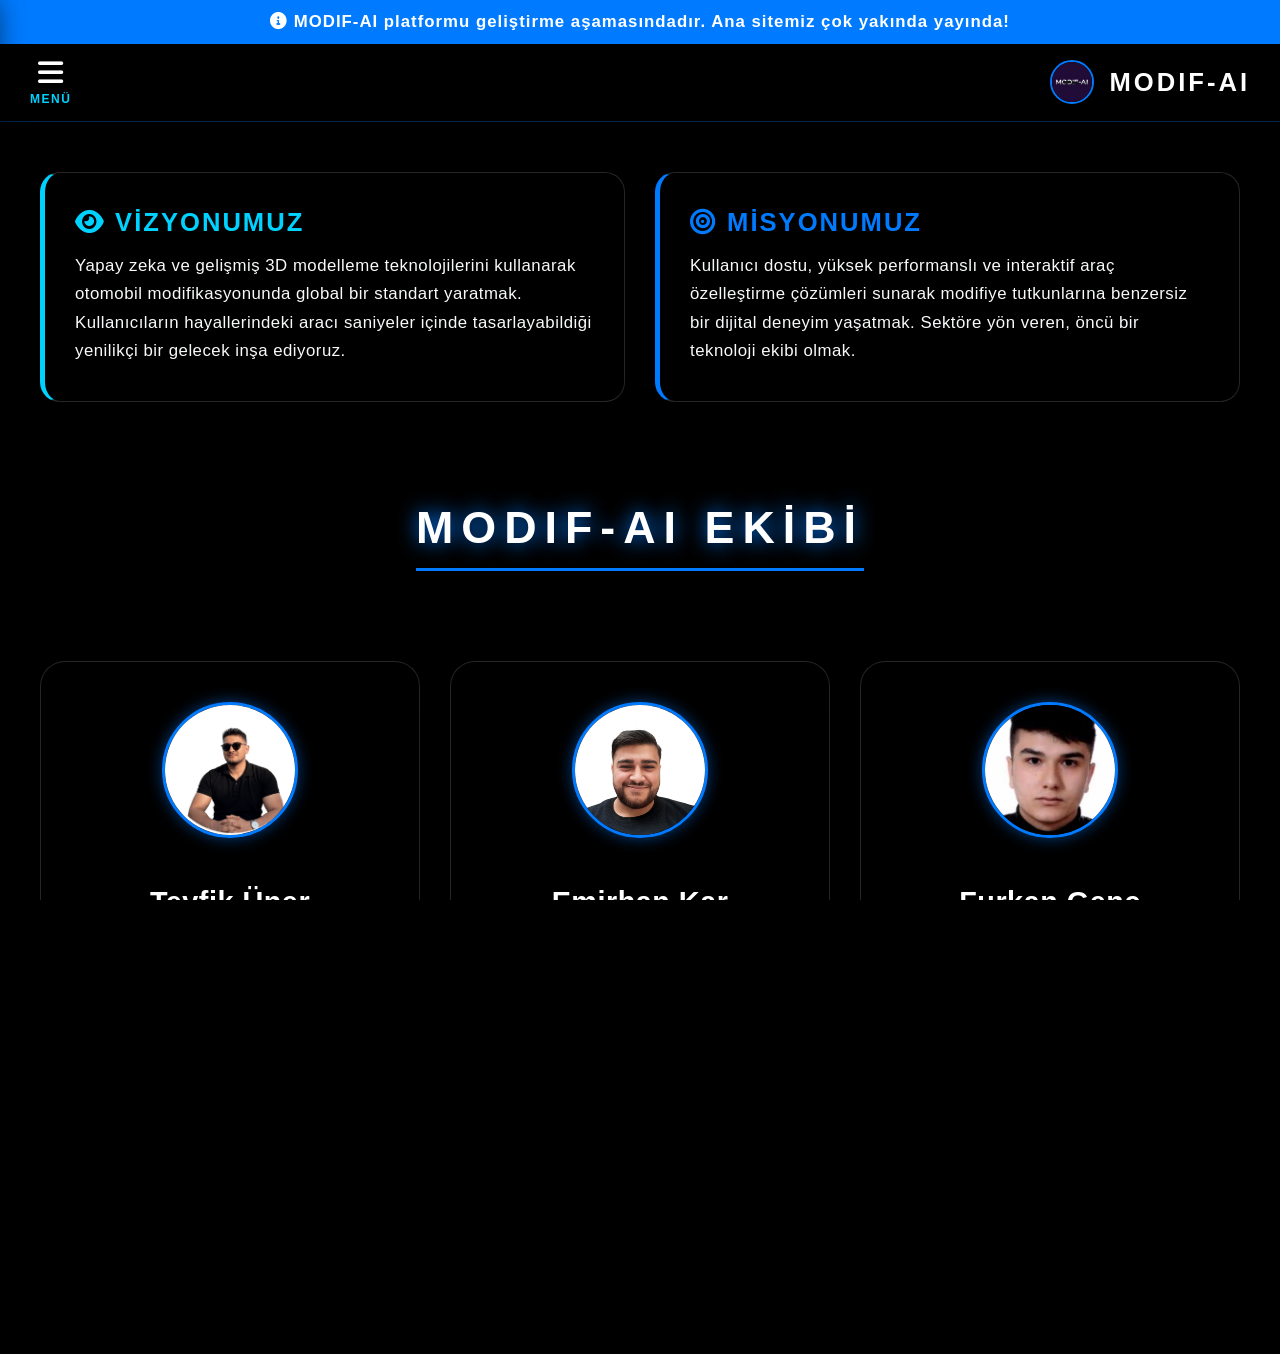
==== commit baebf22c: "Update index.html" ====
--- a/index.html
+++ b/index.html
@@ -3,25 +3,22 @@
 <head>
     <meta charset="UTF-8">
     <meta name="viewport" content="width=device-width, initial-scale=1.0">
-    <title>MODIF-AI - Ekibimiz</title>
+    <title>MODIF-AI - Ana Sayfa</title>
     <link rel="icon" href="logo.jpg" type="image/jpeg">
     <link rel="stylesheet" href="https://cdnjs.cloudflare.com/ajax/libs/font-awesome/6.0.0/css/all.min.css">
     
     <style>
         html { scroll-behavior: smooth; }
-        /* Yazı tipi kalınlaştırıldı ve harf arası açıldı */
         body, html { margin: 0; padding: 0; height: 100%; font-family: 'Segoe UI', sans-serif; background-color: #000; color: white; overflow-x: hidden; transition: background-color 0.3s, color 0.3s; letter-spacing: 0.5px; }
         
         .bilgi-seridi { width: 100%; background-color: #007bff; color: white; text-align: center; padding: 12px 0; font-size: 1.05rem; font-weight: 600; letter-spacing: 1px; position: relative; z-index: 1000; }
         
         body { background-image: url('https://images.unsplash.com/photo-1503376780353-7e6692767b70?auto=format&fit=crop&q=80&w=1920'); background-size: cover; background-position: center; background-attachment: fixed; display: flex; flex-direction: column; align-items: center; }
         
-        /* Arka plan biraz daha karartıldı ki yazılar parlasın */
         .garaj-katmani { position: fixed; top: 0; left: 0; width: 100%; height: 100%; background: rgba(0, 0, 0, 0.85); z-index: -1; transition: background 0.3s; }
 
         .ust-menu-cubugu { width: 100%; background: rgba(0, 0, 0, 0.6); backdrop-filter: blur(15px); border-bottom: 1px solid rgba(0, 123, 255, 0.3); display: flex; justify-content: space-between; align-items: center; padding: 15px 30px; box-sizing: border-box; position: sticky; top: 0; z-index: 900; transition: 0.3s; }
         
-        /* LOGO TIKLANABİLİR YAPILDI */
         .ust-menu-sol { display: flex; align-items: center; gap: 15px; text-decoration: none; cursor: pointer; transition: 0.3s; }
         .ust-menu-sol:hover { transform: scale(1.02); }
         .ust-menu-logo { width: 40px; height: 40px; border-radius: 50%; border: 2px solid #007bff; }
@@ -29,7 +26,6 @@
         
         .hamburger-buton { font-size: 1.8rem; color: white; transition: 0.3s; }
         
-        /* YENİ EKLENEN MENÜ TETİKLEYİCİ STİLLERİ */
         .menu-tetikleyici { display: flex; flex-direction: column; align-items: center; cursor: pointer; }
         .menu-tetikleyici:hover .hamburger-buton { color: #00d2ff; transform: scale(1.1); }
         .menu-yazisi { font-size: 0.75rem; font-weight: 800; color: #00d2ff; letter-spacing: 1.5px; margin-top: 4px; }
@@ -40,17 +36,6 @@
         .yan-menu a { color: white; text-decoration: none; font-size: 1.2rem; font-weight: 500; padding: 15px 30px; border-bottom: 1px solid rgba(255,255,255,0.05); transition: 0.3s; display: flex; align-items: center; gap: 15px; }
         .yan-menu a:hover { background: rgba(0, 123, 255, 0.2); padding-left: 40px; color: #00d2ff; border-left: 5px solid #00d2ff; }
 
-        #ust_kisim { margin-top: 30px; text-align: center; z-index: 5; }
-        .cekilis-yonlendirme-btn { display: inline-block; background: linear-gradient(45deg, #007bff, #00d2ff); color: white; text-decoration: none; padding: 18px 45px; border-radius: 50px; font-size: 1.3rem; font-weight: bold; letter-spacing: 2px; box-shadow: 0 0 30px rgba(0, 123, 255, 0.5); border: 2px solid transparent; transition: 0.3s; margin-bottom: 25px; }
-        .cekilis-yonlendirme-btn:hover { transform: scale(1.1); box-shadow: 0 0 50px rgba(0, 123, 255, 0.8); border-color: white; }
-
-        .geri-sayim-alani { background: rgba(0, 0, 0, 0.4); padding: 25px 40px; border-radius: 30px; border: 1px solid rgba(0, 123, 255, 0.5); backdrop-filter: blur(15px); display: inline-block; box-shadow: 0 10px 40px rgba(0,0,0,0.8); transition: 0.3s; }
-        .sayac-baslik { font-size: 1rem; color: #00d2ff; letter-spacing: 4px; margin-bottom: 20px; text-transform: uppercase; font-weight: 800; text-shadow: 0 2px 4px rgba(0,0,0,0.8); }
-        .ust-birim span { font-size: 4.5rem; font-weight: bold; color: white; text-shadow: 0 0 20px rgba(0, 123, 255, 1); line-height: 1; transition: 0.3s; }
-        .alt-birimler { display: flex; gap: 30px; margin-top: 10px; }
-        .alt-birim span { font-size: 2.2rem; font-weight: bold; color: #00d2ff; text-shadow: 0 2px 5px rgba(0,0,0,0.8); }
-        .alt-birim small { font-weight: 600; color: #ccc; }
-
         .vizyon-misyon-alani { display: flex; justify-content: center; gap: 30px; width: 95%; max-width: 1200px; margin: 50px auto 20px; z-index: 5; }
         .v-m-kutu { background: rgba(0, 0, 0, 0.4); backdrop-filter: blur(15px); border: 1px solid rgba(255, 255, 255, 0.15); border-radius: 20px; padding: 35px 30px; flex: 1; box-shadow: 0 10px 30px rgba(0, 0, 0, 0.7); transition: 0.4s; text-align: left; }
         .v-m-kutu:hover { transform: translateY(-5px); box-shadow: 0 0 25px rgba(0, 123, 255, 0.4); border-color: rgba(0, 123, 255, 0.5); }
@@ -60,7 +45,6 @@
         .vizyon-kutu h2 { color: #00d2ff; }
         .misyon-kutu h2 { color: #007bff; }
         
-        /* PARAGRAF METİNLERİ (DAHA NET VE PARLAK) */
         .v-m-kutu p { font-size: 1.05rem; font-weight: 500; line-height: 1.7; color: #f8f9fa; margin: 0; transition: 0.3s; text-shadow: 0 2px 4px rgba(0,0,0,0.8); }
 
         header { margin-top: 50px; margin-bottom: 40px; text-align: center; }
@@ -72,7 +56,6 @@
         .profil-foto { width: 130px; height: 130px; border-radius: 50%; object-fit: cover; border: 3px solid #007bff; margin-bottom: 20px; box-shadow: 0 0 15px rgba(0,123,255,0.5); }
         .kart h2 { font-size: 1.8rem; font-weight: 700; margin-bottom: 5px; color: #fff; text-shadow: 0 2px 4px rgba(0,0,0,0.8); transition: 0.3s; }
         
-        /* UNVAN (Görevler) STİLİ */
         .unvan { color: #00d2ff; font-size: 1.1rem; font-weight: 600; margin-top: 0; margin-bottom: 25px; letter-spacing: 1px; text-shadow: 0 1px 3px rgba(0,0,0,0.8); }
 
         .iletisim-baglantilari a { color: #fff; font-weight: 600; text-decoration: none; background: rgba(255, 255, 255, 0.1); padding: 12px; border-radius: 12px; transition: 0.3s; display: flex; align-items: center; justify-content: center; gap: 10px; margin-bottom: 10px; border: 1px solid rgba(255,255,255,0.05); }
@@ -91,12 +74,9 @@
         body.acik-tema .yan-menu a { color: #222; border-bottom: 1px solid #ddd; font-weight: 600; }
         body.acik-tema .yan-menu a:hover { background: #e6f2ff; color: #007bff; }
         
-        body.acik-tema .geri-sayim-alani, body.acik-tema .v-m-kutu, body.acik-tema .kart { background: rgba(255, 255, 255, 0.9); border: 1px solid #ccc; box-shadow: 0 10px 30px rgba(0,0,0,0.1); }
+        body.acik-tema .v-m-kutu, body.acik-tema .kart { background: rgba(255, 255, 255, 0.9); border: 1px solid #ccc; box-shadow: 0 10px 30px rgba(0,0,0,0.1); }
         body.acik-tema .v-m-kutu p { color: #333; text-shadow: none; font-weight: 600; }
         body.acik-tema .v-m-kutu h2 { text-shadow: none; }
-        body.acik-tema .ust-birim span { color: #111; text-shadow: none; }
-        body.acik-tema .alt-birim span { text-shadow: none; }
-        body.acik-tema .alt-birim small { color: #555; }
         body.acik-tema .kart h2 { color: #111; text-shadow: none; }
         body.acik-tema .unvan { color: #007bff; text-shadow: none; }
         body.acik-tema .iletisim-baglantilari a { background: #f8f9fa; color: #222; border: 1px solid #ccc; }
@@ -135,47 +115,16 @@
     <div id="yan_menu_dugum" class="yan-menu">
         <i class="fas fa-times menu-kapat-buton" onclick="menuKontrol_dugum()"></i>
         <a href="index.html" onclick="menuKontrol_dugum()"><i class="fas fa-home"></i> Ana Sayfa</a>
-        <a href="detaylar.html"><i class="fas fa-rocket"></i> Proje Detayları</a>
+        <a href="nasilcalisir.html"><i class="fas fa-cogs"></i> Nasıl Çalışır</a>
         <a href="tasarimlar.html"><i class="fas fa-images"></i> Örnek Tasarımlar</a>
         <a href="mimari.html"><i class="fas fa-server"></i> Sistem Mimarisi</a>
         <a href="#ekip_alani" onclick="menuKontrol_dugum()"><i class="fas fa-users"></i> Geliştirici Ekip</a>
         <a href="oneriler.html"><i class="fas fa-lightbulb"></i> Önerileriniz</a>
-        <a href="cekilis.html"><i class="fas fa-gift"></i> Büyük Çekiliş</a>
         <a href="sss.html"><i class="fas fa-question-circle"></i> SSS (Sıkça Sorulan Sorular)</a>
         <a href="ayarlar.html"><i class="fas fa-cog"></i> Ayarlar</a>
     </div>
 
     <div class="garaj-katmani"></div>
-
-    <div id="ust_kisim" class="ust-aksiyon-alani">
-        <a href="cekilis.html" class="cekilis-yonlendirme-btn">
-            <i class="fas fa-ticket-alt"></i> ÇEKİLİŞE KATIL
-        </a>
-        <br>
-        <div class="geri-sayim-alani" id="sayac_alani_dugum">
-            <p class="sayac-baslik">Büyük Çekilişe Kalan Süre</p>
-            <div class="sayac-merkez">
-                <div class="ust-birim">
-                    <span id="gun_dugum">0</span>
-                    <small>GÜN</small>
-                </div>
-                <div class="alt-birimler">
-                    <div class="alt-birim">
-                        <span id="saat_dugum">00</span>
-                        <small>SAAT</small>
-                    </div>
-                    <div class="alt-birim">
-                        <span id="dakika_dugum">00</span>
-                        <small>DAKİKA</small>
-                    </div>
-                    <div class="alt-birim">
-                        <span id="saniye_dugum">00</span>
-                        <small>SANİYE</small>
-                    </div>
-                </div>
-            </div>
-        </div>
-    </div>
 
     <div class="vizyon-misyon-alani">
         <div class="v-m-kutu vizyon-kutu">
@@ -236,28 +185,6 @@
             let dugum = document.getElementById("yan_menu_dugum");
             dugum.style.left = (dugum.style.left === "0px") ? "-320px" : "0px";
         }
-
-        const hedefTarih = new Date("May 13, 2026 17:00:00 +0300").getTime(); 
-        const sayacGecici = setInterval(function() {
-            const simdi = new Date().getTime();
-            const kalanZaman = hedefTarih - simdi;
-
-            if (kalanZaman < 0) {
-                clearInterval(sayacGecici);
-                document.getElementById("sayac_alani_dugum").innerHTML = "<h2 style='color:#00ff00; margin:0; text-shadow: 0 0 15px #00ff00;'>ÇEKİLİŞ BAŞLADI!</h2>";
-                return;
-            }
-
-            const gun = Math.floor(kalanZaman / (1000 * 60 * 60 * 24));
-            const saat = Math.floor((kalanZaman % (1000 * 60 * 60 * 24)) / (1000 * 60 * 60));
-            const dakika = Math.floor((kalanZaman % (1000 * 60 * 60)) / (1000 * 60));
-            const saniye = Math.floor((kalanZaman % (1000 * 60)) / 1000);
-
-            document.getElementById("gun_dugum").innerText = gun;
-            document.getElementById("saat_dugum").innerText = saat < 10 ? "0" + saat : saat;
-            document.getElementById("dakika_dugum").innerText = dakika < 10 ? "0" + dakika : dakika;
-            document.getElementById("saniye_dugum").innerText = saniye < 10 ? "0" + saniye : saniye;
-        }, 1000); 
     </script>
 </body>
 </html>
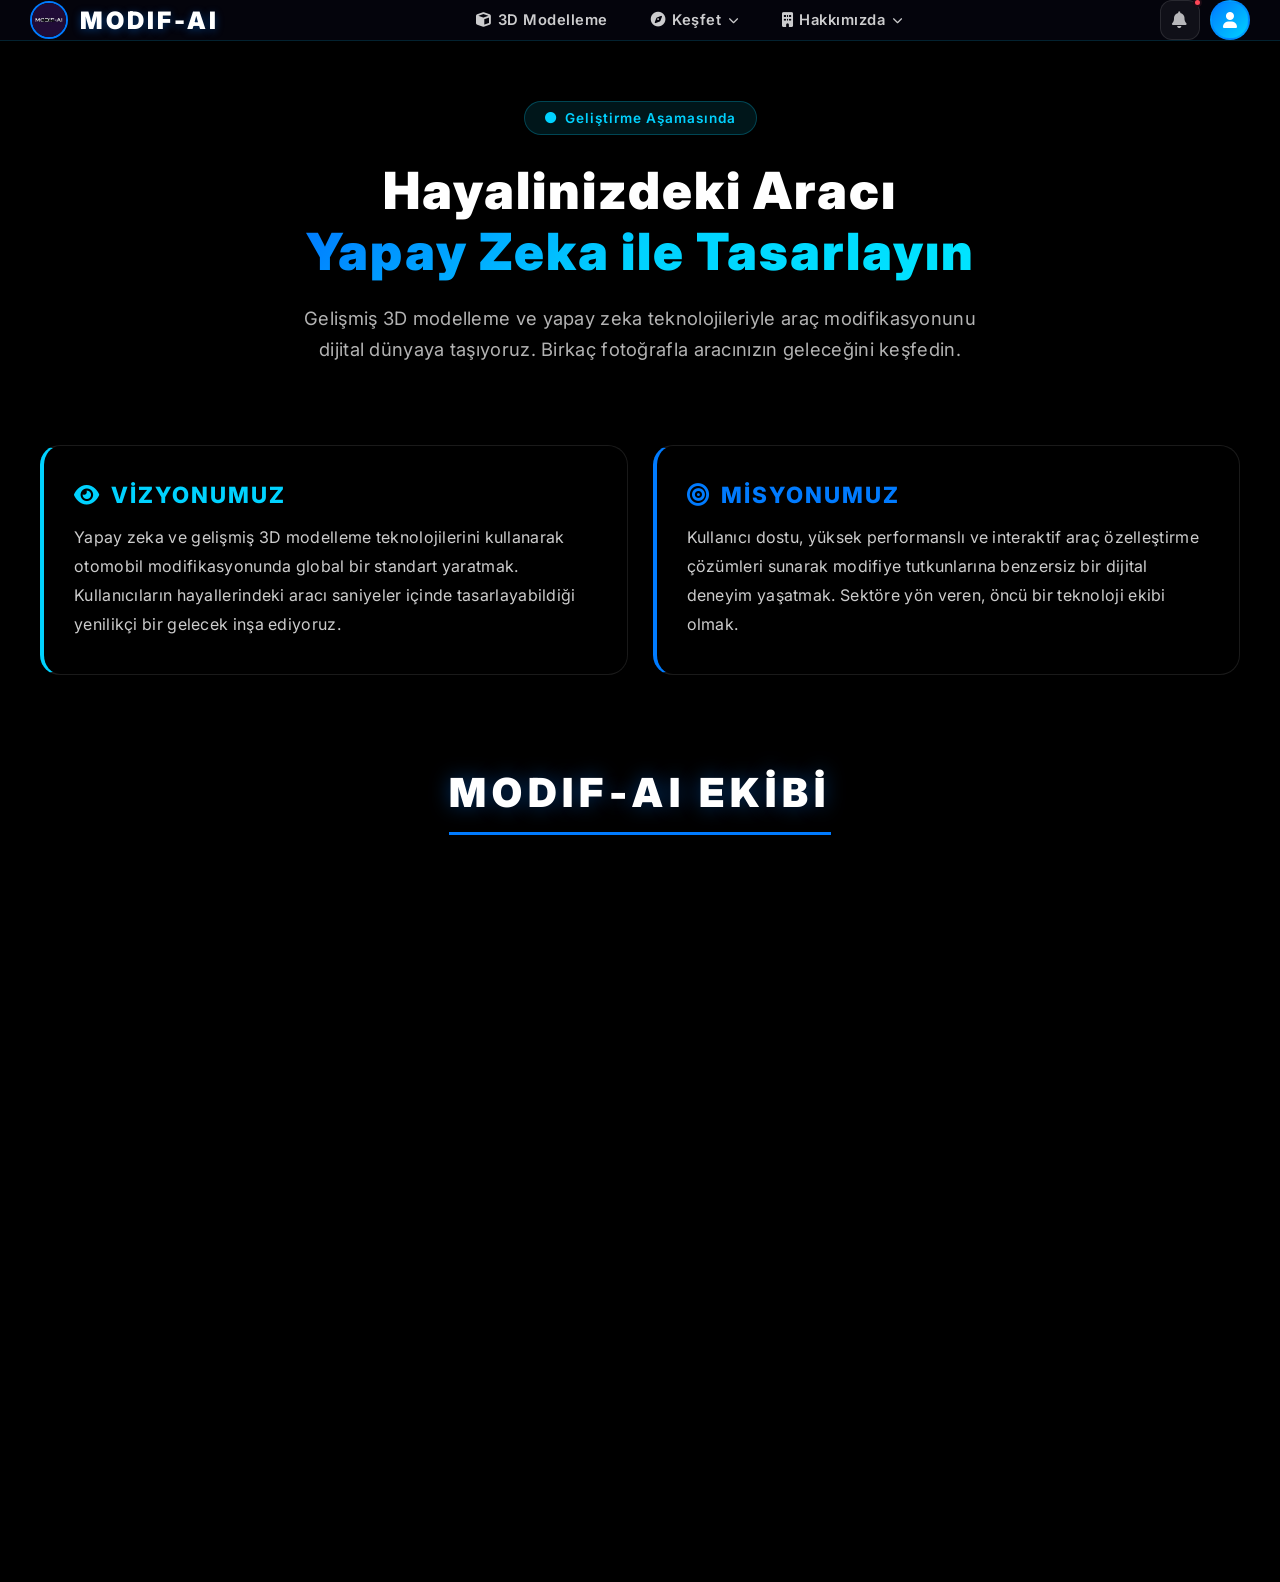
==== commit eaa07485: "Uzun bir aradan sonra güncel revizeler yapıldı" ====
--- a/index.html
+++ b/index.html
@@ -3,130 +3,236 @@
 <head>
     <meta charset="UTF-8">
     <meta name="viewport" content="width=device-width, initial-scale=1.0">
-    <title>MODIF-AI - Ana Sayfa</title>
+    <title>MODIF-AI - Yapay Zeka ile Araç Modifikasyonu</title>
+    <meta name="description" content="MODIF-AI, yapay zeka ve 3D modelleme teknolojileriyle otomobil modifikasyonunu dijital ortama taşıyan yenilikçi bir platformdur.">
     <link rel="icon" href="logo.jpg" type="image/jpeg">
     <link rel="stylesheet" href="https://cdnjs.cloudflare.com/ajax/libs/font-awesome/6.0.0/css/all.min.css">
+    <link rel="stylesheet" href="navbar.css">
     
     <style>
+        @import url('https://fonts.googleapis.com/css2?family=Inter:wght@400;500;600;700;800;900&display=swap');
+
         html { scroll-behavior: smooth; }
-        body, html { margin: 0; padding: 0; height: 100%; font-family: 'Segoe UI', sans-serif; background-color: #000; color: white; overflow-x: hidden; transition: background-color 0.3s, color 0.3s; letter-spacing: 0.5px; }
-        
-        .bilgi-seridi { width: 100%; background-color: #007bff; color: white; text-align: center; padding: 12px 0; font-size: 1.05rem; font-weight: 600; letter-spacing: 1px; position: relative; z-index: 1000; }
+        body, html { margin: 0; padding: 0; height: 100%; font-family: 'Inter', 'Segoe UI', sans-serif; background-color: #000; color: white; overflow-x: hidden; transition: background-color 0.3s, color 0.3s; letter-spacing: 0.3px; }
         
         body { background-image: url('https://images.unsplash.com/photo-1503376780353-7e6692767b70?auto=format&fit=crop&q=80&w=1920'); background-size: cover; background-position: center; background-attachment: fixed; display: flex; flex-direction: column; align-items: center; }
         
         .garaj-katmani { position: fixed; top: 0; left: 0; width: 100%; height: 100%; background: rgba(0, 0, 0, 0.85); z-index: -1; transition: background 0.3s; }
 
-        .ust-menu-cubugu { width: 100%; background: rgba(0, 0, 0, 0.6); backdrop-filter: blur(15px); border-bottom: 1px solid rgba(0, 123, 255, 0.3); display: flex; justify-content: space-between; align-items: center; padding: 15px 30px; box-sizing: border-box; position: sticky; top: 0; z-index: 900; transition: 0.3s; }
-        
-        .ust-menu-sol { display: flex; align-items: center; gap: 15px; text-decoration: none; cursor: pointer; transition: 0.3s; }
-        .ust-menu-sol:hover { transform: scale(1.02); }
-        .ust-menu-logo { width: 40px; height: 40px; border-radius: 50%; border: 2px solid #007bff; }
-        .ust-menu-baslik { font-size: 1.6rem; font-weight: 800; letter-spacing: 3px; color: white; text-shadow: 0 2px 5px rgba(0,0,0,0.8); transition: 0.3s; }
-        
-        .hamburger-buton { font-size: 1.8rem; color: white; transition: 0.3s; }
-        
-        .menu-tetikleyici { display: flex; flex-direction: column; align-items: center; cursor: pointer; }
-        .menu-tetikleyici:hover .hamburger-buton { color: #00d2ff; transform: scale(1.1); }
-        .menu-yazisi { font-size: 0.75rem; font-weight: 800; color: #00d2ff; letter-spacing: 1.5px; margin-top: 4px; }
-
-        .yan-menu { position: fixed; top: 0; left: -320px; width: 300px; height: 100%; background: rgba(10, 10, 15, 0.95); backdrop-filter: blur(20px); border-right: 2px solid #007bff; box-shadow: 10px 0 30px rgba(0,0,0,0.8); z-index: 1000; transition: left 0.4s cubic-bezier(0.175, 0.885, 0.32, 1.275), background 0.3s; display: flex; flex-direction: column; padding-top: 80px; }
-        .menu-kapat-buton { position: absolute; top: 25px; right: 25px; font-size: 2rem; color: white; cursor: pointer; transition: 0.3s; }
-        .menu-kapat-buton:hover { color: red; transform: rotate(90deg); }
-        .yan-menu a { color: white; text-decoration: none; font-size: 1.2rem; font-weight: 500; padding: 15px 30px; border-bottom: 1px solid rgba(255,255,255,0.05); transition: 0.3s; display: flex; align-items: center; gap: 15px; }
-        .yan-menu a:hover { background: rgba(0, 123, 255, 0.2); padding-left: 40px; color: #00d2ff; border-left: 5px solid #00d2ff; }
-
-        .vizyon-misyon-alani { display: flex; justify-content: center; gap: 30px; width: 95%; max-width: 1200px; margin: 50px auto 20px; z-index: 5; }
-        .v-m-kutu { background: rgba(0, 0, 0, 0.4); backdrop-filter: blur(15px); border: 1px solid rgba(255, 255, 255, 0.15); border-radius: 20px; padding: 35px 30px; flex: 1; box-shadow: 0 10px 30px rgba(0, 0, 0, 0.7); transition: 0.4s; text-align: left; }
-        .v-m-kutu:hover { transform: translateY(-5px); box-shadow: 0 0 25px rgba(0, 123, 255, 0.4); border-color: rgba(0, 123, 255, 0.5); }
-        .vizyon-kutu { border-left: 5px solid #00d2ff; }
-        .misyon-kutu { border-left: 5px solid #007bff; } 
-        .v-m-kutu h2 { font-size: 1.6rem; font-weight: 800; letter-spacing: 2px; margin-top: 0; margin-bottom: 15px; text-shadow: 0 2px 4px rgba(0,0,0,0.8); }
+        /* --- HERO BÖLÜMÜ --- */
+        .hero-section {
+            width: 100%;
+            max-width: 1200px;
+            padding: 60px 30px 40px;
+            text-align: center;
+            z-index: 5;
+        }
+
+        .hero-badge {
+            display: inline-flex;
+            align-items: center;
+            gap: 8px;
+            background: rgba(0, 210, 255, 0.1);
+            border: 1px solid rgba(0, 210, 255, 0.25);
+            color: #00d2ff;
+            padding: 8px 20px;
+            border-radius: 50px;
+            font-size: 0.85rem;
+            font-weight: 600;
+            letter-spacing: 1px;
+            margin-bottom: 25px;
+            animation: fadeInDown 0.6s ease;
+        }
+
+        .hero-badge i { font-size: 0.7rem; animation: pulse-dot 2s infinite; }
+
+        @keyframes pulse-dot {
+            0%, 100% { opacity: 1; }
+            50% { opacity: 0.4; }
+        }
+
+        .hero-title {
+            font-size: 3.2rem;
+            font-weight: 900;
+            letter-spacing: 2px;
+            line-height: 1.2;
+            margin: 0 0 20px;
+            animation: fadeInUp 0.6s ease;
+        }
+
+        .hero-title .gradient-text {
+            background: linear-gradient(135deg, #007bff, #00d2ff, #00e5ff);
+            -webkit-background-clip: text;
+            -webkit-text-fill-color: transparent;
+            background-clip: text;
+        }
+
+        .hero-subtitle {
+            font-size: 1.15rem;
+            color: rgba(255, 255, 255, 0.7);
+            max-width: 700px;
+            margin: 0 auto 40px;
+            line-height: 1.7;
+            font-weight: 400;
+            animation: fadeInUp 0.6s ease 0.1s both;
+        }
+
+        @keyframes fadeInDown {
+            from { opacity: 0; transform: translateY(-20px); }
+            to { opacity: 1; transform: translateY(0); }
+        }
+        @keyframes fadeInUp {
+            from { opacity: 0; transform: translateY(20px); }
+            to { opacity: 1; transform: translateY(0); }
+        }
+
+        /* --- VİZYON MİSYON --- */
+        .vizyon-misyon-alani { display: flex; justify-content: center; gap: 25px; width: 95%; max-width: 1200px; margin: 0 auto 50px; z-index: 5; }
+        .v-m-kutu { background: rgba(0, 0, 0, 0.4); backdrop-filter: blur(15px); border: 1px solid rgba(255, 255, 255, 0.1); border-radius: 20px; padding: 35px 30px; flex: 1; box-shadow: 0 10px 30px rgba(0, 0, 0, 0.5); transition: 0.4s; text-align: left; }
+        .v-m-kutu:hover { transform: translateY(-5px); box-shadow: 0 0 25px rgba(0, 123, 255, 0.3); border-color: rgba(0, 123, 255, 0.4); }
+        .vizyon-kutu { border-left: 4px solid #00d2ff; }
+        .misyon-kutu { border-left: 4px solid #007bff; } 
+        .v-m-kutu h2 { font-size: 1.4rem; font-weight: 800; letter-spacing: 2px; margin-top: 0; margin-bottom: 15px; display: flex; align-items: center; gap: 10px; }
         .vizyon-kutu h2 { color: #00d2ff; }
         .misyon-kutu h2 { color: #007bff; }
-        
-        .v-m-kutu p { font-size: 1.05rem; font-weight: 500; line-height: 1.7; color: #f8f9fa; margin: 0; transition: 0.3s; text-shadow: 0 2px 4px rgba(0,0,0,0.8); }
-
-        header { margin-top: 50px; margin-bottom: 40px; text-align: center; }
-        .baslik { font-size: 2.8rem; font-weight: 800; letter-spacing: 8px; text-shadow: 0 0 20px #007bff; border-bottom: 3px solid #007bff; padding-bottom: 15px; display: inline-block; }
-
-        .konteynir { display: flex; justify-content: center; gap: 30px; width: 95%; max-width: 1200px; padding: 20px; margin-bottom: 50px; }
-        .kart { background: rgba(0, 0, 0, 0.4); backdrop-filter: blur(15px); border: 1px solid rgba(255, 255, 255, 0.15); border-radius: 25px; padding: 40px 30px; flex: 1; text-align: center; transition: 0.4s cubic-bezier(0.175, 0.885, 0.32, 1.275); box-shadow: 0 15px 35px rgba(0, 0, 0, 0.8); }
-        .kart:hover { transform: translateY(-20px) scale(1.05); border-color: #00d2ff; box-shadow: 0 0 45px rgba(0, 210, 255, 0.6); }
-        .profil-foto { width: 130px; height: 130px; border-radius: 50%; object-fit: cover; border: 3px solid #007bff; margin-bottom: 20px; box-shadow: 0 0 15px rgba(0,123,255,0.5); }
-        .kart h2 { font-size: 1.8rem; font-weight: 700; margin-bottom: 5px; color: #fff; text-shadow: 0 2px 4px rgba(0,0,0,0.8); transition: 0.3s; }
-        
-        .unvan { color: #00d2ff; font-size: 1.1rem; font-weight: 600; margin-top: 0; margin-bottom: 25px; letter-spacing: 1px; text-shadow: 0 1px 3px rgba(0,0,0,0.8); }
-
-        .iletisim-baglantilari a { color: #fff; font-weight: 600; text-decoration: none; background: rgba(255, 255, 255, 0.1); padding: 12px; border-radius: 12px; transition: 0.3s; display: flex; align-items: center; justify-content: center; gap: 10px; margin-bottom: 10px; border: 1px solid rgba(255,255,255,0.05); }
-        .iletisim-baglantilari a:hover { background: #007bff; transform: scale(1.05); border-color: #00d2ff; }
-
-        footer { margin-top: auto; padding: 30px 20px; background: rgba(0,0,0,0.9); border-top: 1px solid #007bff; width: 100%; text-align: center; box-sizing: border-box; z-index: 5; transition: 0.3s; }
-        .footer-metin { color: #bbb; font-size: 1rem; font-weight: 500; letter-spacing: 1px; transition: 0.3s; }
-        .footer-metin span { color: white; font-weight: 800; transition: 0.3s; }
-
-        /* --- AÇIK TEMA KODLARI --- */
-        body.acik-tema { color: #111; font-weight: 600; }
+        .v-m-kutu p { font-size: 1rem; font-weight: 400; line-height: 1.8; color: rgba(255, 255, 255, 0.8); margin: 0; }
+
+        /* --- EKİP BÖLÜMÜ --- */
+        header { margin-top: 10px; margin-bottom: 40px; text-align: center; }
+        .baslik { font-size: 2.5rem; font-weight: 900; letter-spacing: 6px; text-shadow: 0 0 20px rgba(0, 123, 255, 0.4); border-bottom: 3px solid #007bff; padding-bottom: 15px; display: inline-block; }
+
+        .konteynir { display: flex; justify-content: center; gap: 25px; width: 95%; max-width: 1200px; padding: 20px; margin-bottom: 50px; }
+        .kart { background: rgba(0, 0, 0, 0.4); backdrop-filter: blur(15px); border: 1px solid rgba(255, 255, 255, 0.1); border-radius: 20px; padding: 40px 30px; flex: 1; text-align: center; transition: 0.4s cubic-bezier(0.175, 0.885, 0.32, 1.275); box-shadow: 0 15px 35px rgba(0, 0, 0, 0.5); }
+        .kart:hover { transform: translateY(-15px) scale(1.03); border-color: #00d2ff; box-shadow: 0 0 40px rgba(0, 210, 255, 0.4); }
+        .profil-foto { width: 120px; height: 120px; border-radius: 50%; object-fit: cover; border: 3px solid #007bff; margin-bottom: 20px; box-shadow: 0 0 15px rgba(0,123,255,0.3); transition: 0.3s; }
+        .kart:hover .profil-foto { border-color: #00d2ff; box-shadow: 0 0 20px rgba(0, 210, 255, 0.5); }
+        .kart h2 { font-size: 1.6rem; font-weight: 700; margin-bottom: 5px; color: #fff; }
+        
+        .unvan { color: #00d2ff; font-size: 1rem; font-weight: 600; margin-top: 0; margin-bottom: 25px; letter-spacing: 1px; }
+
+        .iletisim-baglantilari a { color: #fff; font-weight: 500; text-decoration: none; background: rgba(255, 255, 255, 0.06); padding: 12px; border-radius: 12px; transition: 0.3s; display: flex; align-items: center; justify-content: center; gap: 10px; margin-bottom: 8px; border: 1px solid rgba(255,255,255,0.05); font-size: 0.95rem; }
+        .iletisim-baglantilari a:hover { background: rgba(0, 123, 255, 0.2); transform: scale(1.03); border-color: rgba(0, 210, 255, 0.3); }
+        .iletisim-baglantilari a i { width: 18px; text-align: center; }
+
+        /* --- FOOTER --- */
+        footer { margin-top: auto; padding: 25px 20px; background: rgba(0,0,0,0.9); border-top: 1px solid rgba(0, 123, 255, 0.2); width: 100%; text-align: center; box-sizing: border-box; z-index: 5; }
+        .footer-metin { color: rgba(255, 255, 255, 0.4); font-size: 0.9rem; font-weight: 400; letter-spacing: 0.5px; }
+        .footer-metin span { color: rgba(255, 255, 255, 0.7); font-weight: 600; }
+
+        /* --- AÇIK TEMA --- */
+        body.acik-tema { color: #111; }
         body.acik-tema .garaj-katmani { background: rgba(240, 245, 255, 0.95); }
-        body.acik-tema .ust-menu-cubugu { background: rgba(255, 255, 255, 0.95); border-bottom: 2px solid #ccc; box-shadow: 0 5px 15px rgba(0,0,0,0.1); }
-        body.acik-tema .ust-menu-baslik, body.acik-tema .hamburger-buton, body.acik-tema .menu-kapat-buton, body.acik-tema .menu-yazisi { color: #007bff; text-shadow: none; }
-        body.acik-tema .yan-menu { background: rgba(255, 255, 255, 0.98); border-right: 2px solid #007bff; box-shadow: 10px 0 30px rgba(0,0,0,0.1); }
-        body.acik-tema .yan-menu a { color: #222; border-bottom: 1px solid #ddd; font-weight: 600; }
-        body.acik-tema .yan-menu a:hover { background: #e6f2ff; color: #007bff; }
-        
-        body.acik-tema .v-m-kutu, body.acik-tema .kart { background: rgba(255, 255, 255, 0.9); border: 1px solid #ccc; box-shadow: 0 10px 30px rgba(0,0,0,0.1); }
-        body.acik-tema .v-m-kutu p { color: #333; text-shadow: none; font-weight: 600; }
-        body.acik-tema .v-m-kutu h2 { text-shadow: none; }
-        body.acik-tema .kart h2 { color: #111; text-shadow: none; }
-        body.acik-tema .unvan { color: #007bff; text-shadow: none; }
-        body.acik-tema .iletisim-baglantilari a { background: #f8f9fa; color: #222; border: 1px solid #ccc; }
-        
-        body.acik-tema footer { background: #ffffff; border-top: 2px solid #ddd; }
-        body.acik-tema .footer-metin { color: #444; }
+        
+        body.acik-tema .hero-badge { background: rgba(0, 123, 255, 0.08); border-color: rgba(0, 123, 255, 0.2); }
+        body.acik-tema .hero-title { color: #111; }
+        body.acik-tema .hero-title .gradient-text { background: linear-gradient(135deg, #007bff, #0056b3); -webkit-background-clip: text; background-clip: text; }
+        body.acik-tema .hero-subtitle { color: #555; }
+        
+        body.acik-tema .v-m-kutu, body.acik-tema .kart { background: rgba(255, 255, 255, 0.9); border: 1px solid #ddd; box-shadow: 0 10px 30px rgba(0,0,0,0.08); }
+        body.acik-tema .v-m-kutu p { color: #444; }
+        body.acik-tema .kart h2 { color: #111; }
+        body.acik-tema .unvan { color: #007bff; }
+        body.acik-tema .iletisim-baglantilari a { background: #f8f9fa; color: #222; border: 1px solid #e0e0e0; }
+        body.acik-tema .iletisim-baglantilari a:hover { background: rgba(0, 123, 255, 0.08); border-color: rgba(0, 123, 255, 0.3); }
+        
+        body.acik-tema footer { background: #ffffff; border-top: 1px solid #e0e0e0; }
+        body.acik-tema .footer-metin { color: #888; }
         body.acik-tema .footer-metin span { color: #007bff; }
         body.acik-tema .baslik { color: #111; text-shadow: none; border-bottom: 3px solid #007bff; }
 
-        @media (max-width: 900px) { .konteynir, .vizyon-misyon-alani { flex-direction: column; align-items: center; } .kart { width: 100%; max-width: 350px; } }
+        @media (max-width: 900px) { 
+            .konteynir, .vizyon-misyon-alani { flex-direction: column; align-items: center; } 
+            .kart, .v-m-kutu { width: 100%; max-width: 400px; } 
+            .hero-title { font-size: 2.2rem; }
+            .hero-subtitle { font-size: 1rem; }
+        }
     </style>
 </head>
 <body>
 
     <script>
-        let a = localStorage.getItem("tema_gecici");
-        if(a === "acik") { document.body.classList.add("acik-tema"); }
+        if(localStorage.getItem("tema_gecici") === "acik") { document.body.classList.add("acik-tema"); }
     </script>
 
-    <div class="bilgi-seridi">
-        <i class="fas fa-info-circle"></i> MODIF-AI platformu geliştirme aşamasındadır. Ana sitemiz çok yakında yayında!
+    <!-- ÜST NAVBAR -->
+    <nav class="navbar" id="main_navbar">
+        <a href="index.html" class="nav-logo">
+            <img src="logo.jpg" alt="MODIF-AI Logo">
+            <span>MODIF-AI</span>
+        </a>
+
+        <ul class="nav-links" id="nav_links">
+            <li class="nav-item">
+                <a href="tasarimlar.html"><i class="fas fa-cube"></i> 3D Modelleme</a>
+            </li>
+            <li class="nav-item">
+                <div class="nav-dropdown-toggle"><i class="fas fa-compass"></i> Keşfet <i class="fas fa-chevron-down dropdown-chevron"></i></div>
+                <div class="nav-dropdown">
+                    <a href="nasilcalisir.html"><i class="fas fa-cogs"></i> Nasıl Çalışır</a>
+                    <a href="mimari.html"><i class="fas fa-server"></i> Sistem Mimarisi</a>
+                    <div class="dropdown-divider"></div>
+                    <a href="sss.html"><i class="fas fa-question-circle"></i> SSS</a>
+                </div>
+            </li>
+            <li class="nav-item">
+                <div class="nav-dropdown-toggle"><i class="fas fa-building"></i> Hakkımızda <i class="fas fa-chevron-down dropdown-chevron"></i></div>
+                <div class="nav-dropdown">
+                    <a href="index.html#vizyon_misyon"><i class="fas fa-eye"></i> Vizyon & Misyon</a>
+                    <a href="index.html#ekip_alani"><i class="fas fa-users"></i> Geliştirici Ekip</a>
+                    <div class="dropdown-divider"></div>
+                    <a href="oneriler.html"><i class="fas fa-lightbulb"></i> Önerileriniz</a>
+                </div>
+            </li>
+        </ul>
+
+        <div class="nav-right">
+            <button class="mobile-menu-btn" id="mobil_menu_btn">
+                <i class="fas fa-bars"></i>
+            </button>
+
+            <div class="nav-notification-btn" title="Bildirimler">
+                <i class="fas fa-bell"></i>
+                <span class="notification-badge"></span>
+            </div>
+
+            <div class="nav-account-wrapper">
+                <div class="nav-account-btn" id="hesap_btn" title="Hesap">
+                    <i class="fas fa-user"></i>
+                </div>
+                <div class="account-dropdown" id="hesap_dropdown">
+                    <div class="account-dropdown-header">
+                        <div class="name">Kullanıcı</div>
+                        <div class="email">hesap@modifai.com</div>
+                    </div>
+                    <a href="#"><i class="fas fa-user-circle"></i> Profil</a>
+                    <a href="ayarlar.html"><i class="fas fa-cog"></i> Ayarlar</a>
+                    <button id="tema_degistir_btn"><i class="fas fa-moon"></i> Tema Değiştir</button>
+                    <div class="dropdown-divider"></div>
+                    <a href="#" class="logout-btn"><i class="fas fa-sign-out-alt"></i> Çıkış Yap</a>
+                </div>
+            </div>
+        </div>
+    </nav>
+
+    <div class="nav-overlay" id="nav_overlay"></div>
+    <div class="garaj-katmani"></div>
+
+    <!-- HERO BÖLÜMÜ -->
+    <div class="hero-section">
+        <div class="hero-badge">
+            <i class="fas fa-circle"></i> Geliştirme Aşamasında
+        </div>
+        <h1 class="hero-title">
+            Hayalinizdeki Aracı<br>
+            <span class="gradient-text">Yapay Zeka ile Tasarlayın</span>
+        </h1>
+        <p class="hero-subtitle">
+            Gelişmiş 3D modelleme ve yapay zeka teknolojileriyle araç modifikasyonunu dijital dünyaya taşıyoruz. Birkaç fotoğrafla aracınızın geleceğini keşfedin.
+        </p>
     </div>
 
-    <nav class="ust-menu-cubugu">
-        <div class="menu-tetikleyici" onclick="menuKontrol_dugum()">
-            <i class="fas fa-bars hamburger-buton"></i>
-            <span class="menu-yazisi">MENÜ</span>
-        </div>
-        
-        <a href="index.html" class="ust-menu-sol">
-            <img src="logo.jpg" alt="Logo" class="ust-menu-logo">
-            <span class="ust-menu-baslik">MODIF-AI</span>
-        </a>
-    </nav>
-
-    <div id="yan_menu_dugum" class="yan-menu">
-        <i class="fas fa-times menu-kapat-buton" onclick="menuKontrol_dugum()"></i>
-        <a href="index.html" onclick="menuKontrol_dugum()"><i class="fas fa-home"></i> Ana Sayfa</a>
-        <a href="nasilcalisir.html"><i class="fas fa-cogs"></i> Nasıl Çalışır</a>
-        <a href="tasarimlar.html"><i class="fas fa-images"></i> Örnek Tasarımlar</a>
-        <a href="mimari.html"><i class="fas fa-server"></i> Sistem Mimarisi</a>
-        <a href="#ekip_alani" onclick="menuKontrol_dugum()"><i class="fas fa-users"></i> Geliştirici Ekip</a>
-        <a href="oneriler.html"><i class="fas fa-lightbulb"></i> Önerileriniz</a>
-        <a href="sss.html"><i class="fas fa-question-circle"></i> SSS (Sıkça Sorulan Sorular)</a>
-        <a href="ayarlar.html"><i class="fas fa-cog"></i> Ayarlar</a>
-    </div>
-
-    <div class="garaj-katmani"></div>
-
-    <div class="vizyon-misyon-alani">
+    <!-- VİZYON & MİSYON -->
+    <div id="vizyon_misyon" class="vizyon-misyon-alani">
         <div class="v-m-kutu vizyon-kutu">
             <h2><i class="fas fa-eye"></i> VİZYONUMUZ</h2>
             <p>Yapay zeka ve gelişmiş 3D modelleme teknolojilerini kullanarak otomobil modifikasyonunda global bir standart yaratmak. Kullanıcıların hayallerindeki aracı saniyeler içinde tasarlayabildiği yenilikçi bir gelecek inşa ediyoruz.</p>
@@ -137,8 +243,9 @@
         </div>
     </div>
 
+    <!-- EKİP -->
     <header id="ekip_alani">
-        <h1 class="baslik">MODIF-AI EKİBİ</h1>
+        <h2 class="baslik">MODIF-AI EKİBİ</h2>
     </header>
 
     <div class="konteynir">
@@ -176,15 +283,10 @@
 
     <footer>
         <p class="footer-metin">
-            &copy; 2026 MODIF-AI Tüm Hakları Saklıdır. | Designed & Developed by MODIF-AI TEAM
+            &copy; 2026 MODIF-AI Tüm Hakları Saklıdır. | Designed & Developed by <span>MODIF-AI TEAM</span>
         </p>
     </footer>
 
-    <script>
-        function menuKontrol_dugum() {
-            let dugum = document.getElementById("yan_menu_dugum");
-            dugum.style.left = (dugum.style.left === "0px") ? "-320px" : "0px";
-        }
-    </script>
+    <script src="navbar.js"></script>
 </body>
 </html>
--- a/navbar.css
+++ b/navbar.css
@@ -0,0 +1,542 @@
+/* ================================================
+   MODIF-AI - ORTAK NAVBAR & GLOBAL STİLLER
+   Modern üst menü sistemi (Sidebar yerine)
+   ================================================ */
+
+@import url('https://fonts.googleapis.com/css2?family=Inter:wght@400;500;600;700;800;900&display=swap');
+
+/* --- GLOBAL RESET & TYPOGRAPHY --- */
+*, *::before, *::after { box-sizing: border-box; }
+
+/* --- ÜST NAVBAR --- */
+.navbar {
+    width: 100%;
+    background: rgba(5, 5, 15, 0.85);
+    backdrop-filter: blur(20px);
+    -webkit-backdrop-filter: blur(20px);
+    border-bottom: 1px solid rgba(0, 210, 255, 0.15);
+    display: flex;
+    justify-content: space-between;
+    align-items: center;
+    padding: 0 30px;
+    height: 65px;
+    position: sticky;
+    top: 0;
+    z-index: 1000;
+    transition: all 0.3s ease;
+}
+
+.navbar.scrolled {
+    background: rgba(5, 5, 15, 0.95);
+    box-shadow: 0 4px 30px rgba(0, 0, 0, 0.5);
+}
+
+/* SOL: Logo */
+.nav-logo {
+    display: flex;
+    align-items: center;
+    gap: 12px;
+    text-decoration: none;
+    cursor: pointer;
+    transition: 0.3s;
+    flex-shrink: 0;
+}
+.nav-logo:hover { transform: scale(1.03); }
+.nav-logo img {
+    width: 38px;
+    height: 38px;
+    border-radius: 50%;
+    border: 2px solid #007bff;
+    transition: 0.3s;
+}
+.nav-logo:hover img { border-color: #00d2ff; box-shadow: 0 0 12px rgba(0, 210, 255, 0.5); }
+.nav-logo span {
+    font-family: 'Inter', 'Segoe UI', sans-serif;
+    font-size: 1.5rem;
+    font-weight: 900;
+    letter-spacing: 3px;
+    color: white;
+    text-shadow: 0 2px 8px rgba(0, 123, 255, 0.4);
+}
+
+/* ORTA: Menü Linkleri */
+.nav-links {
+    display: flex;
+    align-items: center;
+    gap: 5px;
+    list-style: none;
+    margin: 0;
+    padding: 0;
+}
+
+.nav-item {
+    position: relative;
+}
+
+.nav-item > a,
+.nav-item > .nav-dropdown-toggle {
+    display: flex;
+    align-items: center;
+    gap: 6px;
+    padding: 10px 18px;
+    color: rgba(255, 255, 255, 0.8);
+    text-decoration: none;
+    font-family: 'Inter', 'Segoe UI', sans-serif;
+    font-size: 0.92rem;
+    font-weight: 600;
+    letter-spacing: 0.5px;
+    border-radius: 10px;
+    transition: all 0.25s ease;
+    cursor: pointer;
+    white-space: nowrap;
+    border: 1px solid transparent;
+    background: transparent;
+}
+
+.nav-item > a:hover,
+.nav-item > .nav-dropdown-toggle:hover,
+.nav-item > a.active,
+.nav-item > .nav-dropdown-toggle.active {
+    color: #00d2ff;
+    background: rgba(0, 210, 255, 0.08);
+    border-color: rgba(0, 210, 255, 0.15);
+}
+
+.nav-item > a.active {
+    color: #00d2ff;
+    background: rgba(0, 210, 255, 0.12);
+    border-color: rgba(0, 210, 255, 0.25);
+}
+
+/* DROPDOWN */
+.dropdown-chevron {
+    font-size: 0.65rem;
+    transition: transform 0.3s ease;
+    margin-left: 2px;
+}
+
+.nav-item:hover .dropdown-chevron {
+    transform: rotate(180deg);
+}
+
+.nav-dropdown {
+    position: absolute;
+    top: calc(100% + 8px);
+    left: 50%;
+    transform: translateX(-50%) translateY(5px);
+    min-width: 220px;
+    background: rgba(10, 10, 25, 0.95);
+    backdrop-filter: blur(25px);
+    -webkit-backdrop-filter: blur(25px);
+    border: 1px solid rgba(0, 210, 255, 0.2);
+    border-radius: 14px;
+    padding: 8px;
+    opacity: 0;
+    visibility: hidden;
+    transition: all 0.25s ease;
+    box-shadow: 0 15px 40px rgba(0, 0, 0, 0.6), 0 0 20px rgba(0, 123, 255, 0.1);
+    z-index: 2000;
+}
+
+.nav-item:hover > .nav-dropdown {
+    opacity: 1;
+    visibility: visible;
+    transform: translateX(-50%) translateY(0);
+}
+
+.nav-dropdown a {
+    display: flex;
+    align-items: center;
+    gap: 12px;
+    padding: 11px 16px;
+    color: rgba(255, 255, 255, 0.8);
+    text-decoration: none;
+    font-family: 'Inter', 'Segoe UI', sans-serif;
+    font-size: 0.9rem;
+    font-weight: 500;
+    border-radius: 10px;
+    transition: all 0.2s ease;
+}
+
+.nav-dropdown a i {
+    width: 18px;
+    text-align: center;
+    font-size: 0.95rem;
+    color: #007bff;
+    transition: 0.2s;
+}
+
+.nav-dropdown a:hover {
+    background: rgba(0, 210, 255, 0.1);
+    color: #00d2ff;
+    padding-left: 22px;
+}
+
+.nav-dropdown a:hover i {
+    color: #00d2ff;
+}
+
+.dropdown-divider {
+    height: 1px;
+    background: rgba(255, 255, 255, 0.08);
+    margin: 4px 10px;
+}
+
+/* SAĞ: Bildirim ve Hesap */
+.nav-right {
+    display: flex;
+    align-items: center;
+    gap: 10px;
+    flex-shrink: 0;
+}
+
+/* Bildirim Butonu */
+.nav-notification-btn {
+    width: 40px;
+    height: 40px;
+    border-radius: 12px;
+    border: 1px solid rgba(255, 255, 255, 0.1);
+    background: rgba(255, 255, 255, 0.05);
+    color: rgba(255, 255, 255, 0.7);
+    display: flex;
+    align-items: center;
+    justify-content: center;
+    cursor: pointer;
+    transition: all 0.25s ease;
+    position: relative;
+    font-size: 1.05rem;
+}
+
+.nav-notification-btn:hover {
+    background: rgba(0, 210, 255, 0.1);
+    border-color: rgba(0, 210, 255, 0.3);
+    color: #00d2ff;
+    transform: scale(1.05);
+}
+
+.notification-badge {
+    position: absolute;
+    top: -3px;
+    right: -3px;
+    width: 9px;
+    height: 9px;
+    background: #ff4757;
+    border-radius: 50%;
+    border: 2px solid rgba(5, 5, 15, 0.9);
+    animation: pulse-badge 2s infinite;
+}
+
+@keyframes pulse-badge {
+    0%, 100% { transform: scale(1); }
+    50% { transform: scale(1.3); }
+}
+
+/* Hesap Butonu */
+.nav-account-wrapper {
+    position: relative;
+}
+
+.nav-account-btn {
+    width: 40px;
+    height: 40px;
+    border-radius: 50%;
+    border: 2px solid rgba(0, 123, 255, 0.5);
+    background: linear-gradient(135deg, #007bff, #00d2ff);
+    color: white;
+    display: flex;
+    align-items: center;
+    justify-content: center;
+    cursor: pointer;
+    transition: all 0.3s ease;
+    font-size: 1rem;
+    font-weight: 700;
+    font-family: 'Inter', sans-serif;
+}
+
+.nav-account-btn:hover {
+    transform: scale(1.1);
+    box-shadow: 0 0 18px rgba(0, 210, 255, 0.5);
+    border-color: #00d2ff;
+}
+
+/* Hesap Dropdown */
+.account-dropdown {
+    position: absolute;
+    top: calc(100% + 12px);
+    right: 0;
+    min-width: 220px;
+    background: rgba(10, 10, 25, 0.95);
+    backdrop-filter: blur(25px);
+    -webkit-backdrop-filter: blur(25px);
+    border: 1px solid rgba(0, 210, 255, 0.2);
+    border-radius: 14px;
+    padding: 8px;
+    opacity: 0;
+    visibility: hidden;
+    transform: translateY(5px);
+    transition: all 0.25s ease;
+    box-shadow: 0 15px 40px rgba(0, 0, 0, 0.6), 0 0 20px rgba(0, 123, 255, 0.1);
+    z-index: 2000;
+}
+
+.account-dropdown.show {
+    opacity: 1;
+    visibility: visible;
+    transform: translateY(0);
+}
+
+.account-dropdown-header {
+    padding: 14px 16px;
+    border-bottom: 1px solid rgba(255, 255, 255, 0.08);
+    margin-bottom: 4px;
+}
+
+.account-dropdown-header .name {
+    font-family: 'Inter', sans-serif;
+    font-weight: 700;
+    font-size: 0.95rem;
+    color: white;
+}
+
+.account-dropdown-header .email {
+    font-family: 'Inter', sans-serif;
+    font-size: 0.8rem;
+    color: rgba(255, 255, 255, 0.4);
+    margin-top: 2px;
+}
+
+.account-dropdown a,
+.account-dropdown button {
+    display: flex;
+    align-items: center;
+    gap: 12px;
+    padding: 11px 16px;
+    color: rgba(255, 255, 255, 0.8);
+    text-decoration: none;
+    font-family: 'Inter', 'Segoe UI', sans-serif;
+    font-size: 0.9rem;
+    font-weight: 500;
+    border-radius: 10px;
+    transition: all 0.2s ease;
+    cursor: pointer;
+    border: none;
+    background: none;
+    width: 100%;
+    text-align: left;
+}
+
+.account-dropdown a i,
+.account-dropdown button i {
+    width: 18px;
+    text-align: center;
+    font-size: 0.95rem;
+    color: #007bff;
+    transition: 0.2s;
+}
+
+.account-dropdown a:hover,
+.account-dropdown button:hover {
+    background: rgba(0, 210, 255, 0.1);
+    color: #00d2ff;
+}
+
+.account-dropdown a:hover i,
+.account-dropdown button:hover i {
+    color: #00d2ff;
+}
+
+.account-dropdown .logout-btn {
+    color: #ff4757;
+    border-top: 1px solid rgba(255, 255, 255, 0.08);
+    margin-top: 4px;
+    padding-top: 12px;
+    border-radius: 0 0 10px 10px;
+}
+
+.account-dropdown .logout-btn i {
+    color: #ff4757;
+}
+
+.account-dropdown .logout-btn:hover {
+    background: rgba(255, 71, 87, 0.1);
+    color: #ff6b7a;
+}
+
+/* --- OVERLAY (Dropdown kapatmak için) --- */
+.nav-overlay {
+    position: fixed;
+    top: 0;
+    left: 0;
+    width: 100%;
+    height: 100%;
+    z-index: 999;
+    display: none;
+}
+.nav-overlay.show { display: block; }
+
+/* --- MOBİL HAMBURGER (sadece mobilde görünür) --- */
+.mobile-menu-btn {
+    display: none;
+    width: 40px;
+    height: 40px;
+    border-radius: 10px;
+    border: 1px solid rgba(255, 255, 255, 0.1);
+    background: rgba(255, 255, 255, 0.05);
+    color: white;
+    align-items: center;
+    justify-content: center;
+    cursor: pointer;
+    transition: 0.3s;
+    font-size: 1.2rem;
+}
+
+.mobile-menu-btn:hover {
+    background: rgba(0, 210, 255, 0.1);
+    border-color: rgba(0, 210, 255, 0.3);
+    color: #00d2ff;
+}
+
+/* --- MOBİL UYUM --- */
+@media (max-width: 900px) {
+    .nav-links {
+        position: fixed;
+        top: 65px;
+        left: 0;
+        width: 100%;
+        background: rgba(5, 5, 15, 0.98);
+        backdrop-filter: blur(25px);
+        -webkit-backdrop-filter: blur(25px);
+        flex-direction: column;
+        padding: 15px;
+        gap: 5px;
+        border-bottom: 1px solid rgba(0, 210, 255, 0.15);
+        transform: translateY(-120%);
+        opacity: 0;
+        transition: all 0.35s ease;
+        z-index: 999;
+    }
+
+    .nav-links.mobile-open {
+        transform: translateY(0);
+        opacity: 1;
+    }
+
+    .nav-item > a,
+    .nav-item > .nav-dropdown-toggle {
+        width: 100%;
+        padding: 14px 18px;
+        font-size: 1rem;
+    }
+
+    .nav-dropdown {
+        position: static;
+        transform: none;
+        min-width: 100%;
+        background: rgba(0, 0, 0, 0.4);
+        box-shadow: none;
+        border: none;
+        border-left: 2px solid rgba(0, 210, 255, 0.3);
+        border-radius: 0 10px 10px 0;
+        max-height: 0;
+        overflow: hidden;
+        opacity: 1;
+        visibility: visible;
+        padding: 0;
+        margin-left: 15px;
+        transition: max-height 0.3s ease, padding 0.3s ease;
+    }
+
+    .nav-item.mobile-dropdown-open > .nav-dropdown {
+        max-height: 400px;
+        padding: 8px;
+    }
+
+    .nav-item:hover > .nav-dropdown {
+        opacity: 1;
+        visibility: visible;
+        transform: none;
+    }
+
+    .mobile-menu-btn {
+        display: flex;
+    }
+}
+
+/* --- AÇIK TEMA OVERRIDE --- */
+body.acik-tema .navbar {
+    background: rgba(255, 255, 255, 0.92);
+    border-bottom: 1px solid rgba(0, 0, 0, 0.08);
+}
+body.acik-tema .navbar.scrolled {
+    box-shadow: 0 4px 20px rgba(0, 0, 0, 0.08);
+}
+body.acik-tema .nav-logo span {
+    color: #111;
+    text-shadow: none;
+}
+body.acik-tema .nav-item > a,
+body.acik-tema .nav-item > .nav-dropdown-toggle {
+    color: #333;
+}
+body.acik-tema .nav-item > a:hover,
+body.acik-tema .nav-item > .nav-dropdown-toggle:hover {
+    color: #007bff;
+    background: rgba(0, 123, 255, 0.06);
+    border-color: rgba(0, 123, 255, 0.1);
+}
+body.acik-tema .nav-item > a.active {
+    color: #007bff;
+    background: rgba(0, 123, 255, 0.08);
+    border-color: rgba(0, 123, 255, 0.15);
+}
+body.acik-tema .nav-dropdown {
+    background: rgba(255, 255, 255, 0.98);
+    border-color: rgba(0, 0, 0, 0.08);
+    box-shadow: 0 15px 40px rgba(0, 0, 0, 0.12);
+}
+body.acik-tema .nav-dropdown a {
+    color: #333;
+}
+body.acik-tema .nav-dropdown a:hover {
+    background: rgba(0, 123, 255, 0.06);
+    color: #007bff;
+}
+body.acik-tema .nav-notification-btn {
+    color: #555;
+    border-color: rgba(0, 0, 0, 0.1);
+    background: rgba(0, 0, 0, 0.03);
+}
+body.acik-tema .nav-notification-btn:hover {
+    color: #007bff;
+    border-color: rgba(0, 123, 255, 0.2);
+    background: rgba(0, 123, 255, 0.06);
+}
+body.acik-tema .account-dropdown {
+    background: rgba(255, 255, 255, 0.98);
+    border-color: rgba(0, 0, 0, 0.08);
+    box-shadow: 0 15px 40px rgba(0, 0, 0, 0.12);
+}
+body.acik-tema .account-dropdown-header .name { color: #111; }
+body.acik-tema .account-dropdown-header .email { color: #888; }
+body.acik-tema .account-dropdown a,
+body.acik-tema .account-dropdown button { color: #333; }
+body.acik-tema .account-dropdown a:hover,
+body.acik-tema .account-dropdown button:hover {
+    background: rgba(0, 123, 255, 0.06);
+    color: #007bff;
+}
+body.acik-tema .mobile-menu-btn {
+    color: #333;
+    border-color: rgba(0, 0, 0, 0.1);
+}
+
+@media (max-width: 900px) {
+    body.acik-tema .nav-links {
+        background: rgba(255, 255, 255, 0.98);
+        border-bottom-color: rgba(0, 0, 0, 0.08);
+    }
+    body.acik-tema .nav-dropdown {
+        background: rgba(0, 123, 255, 0.03);
+        border-left-color: rgba(0, 123, 255, 0.2);
+    }
+}
